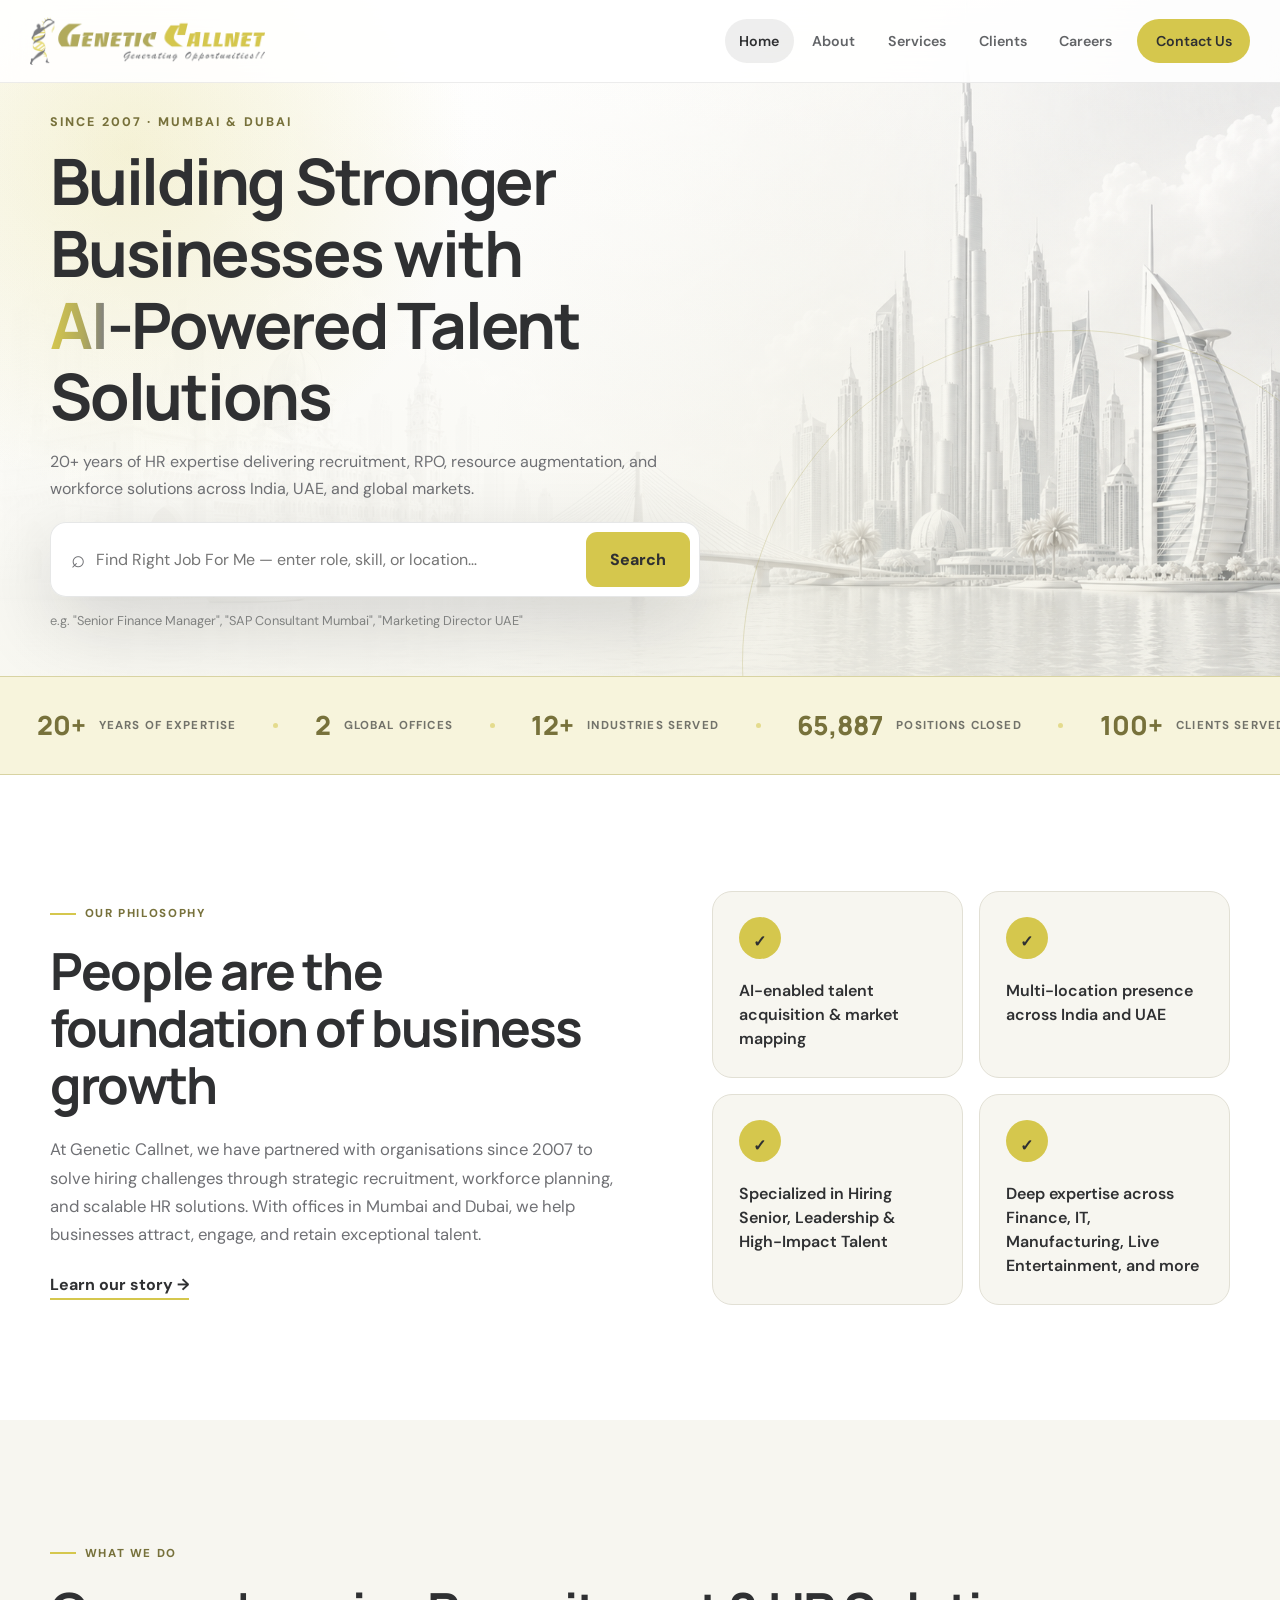
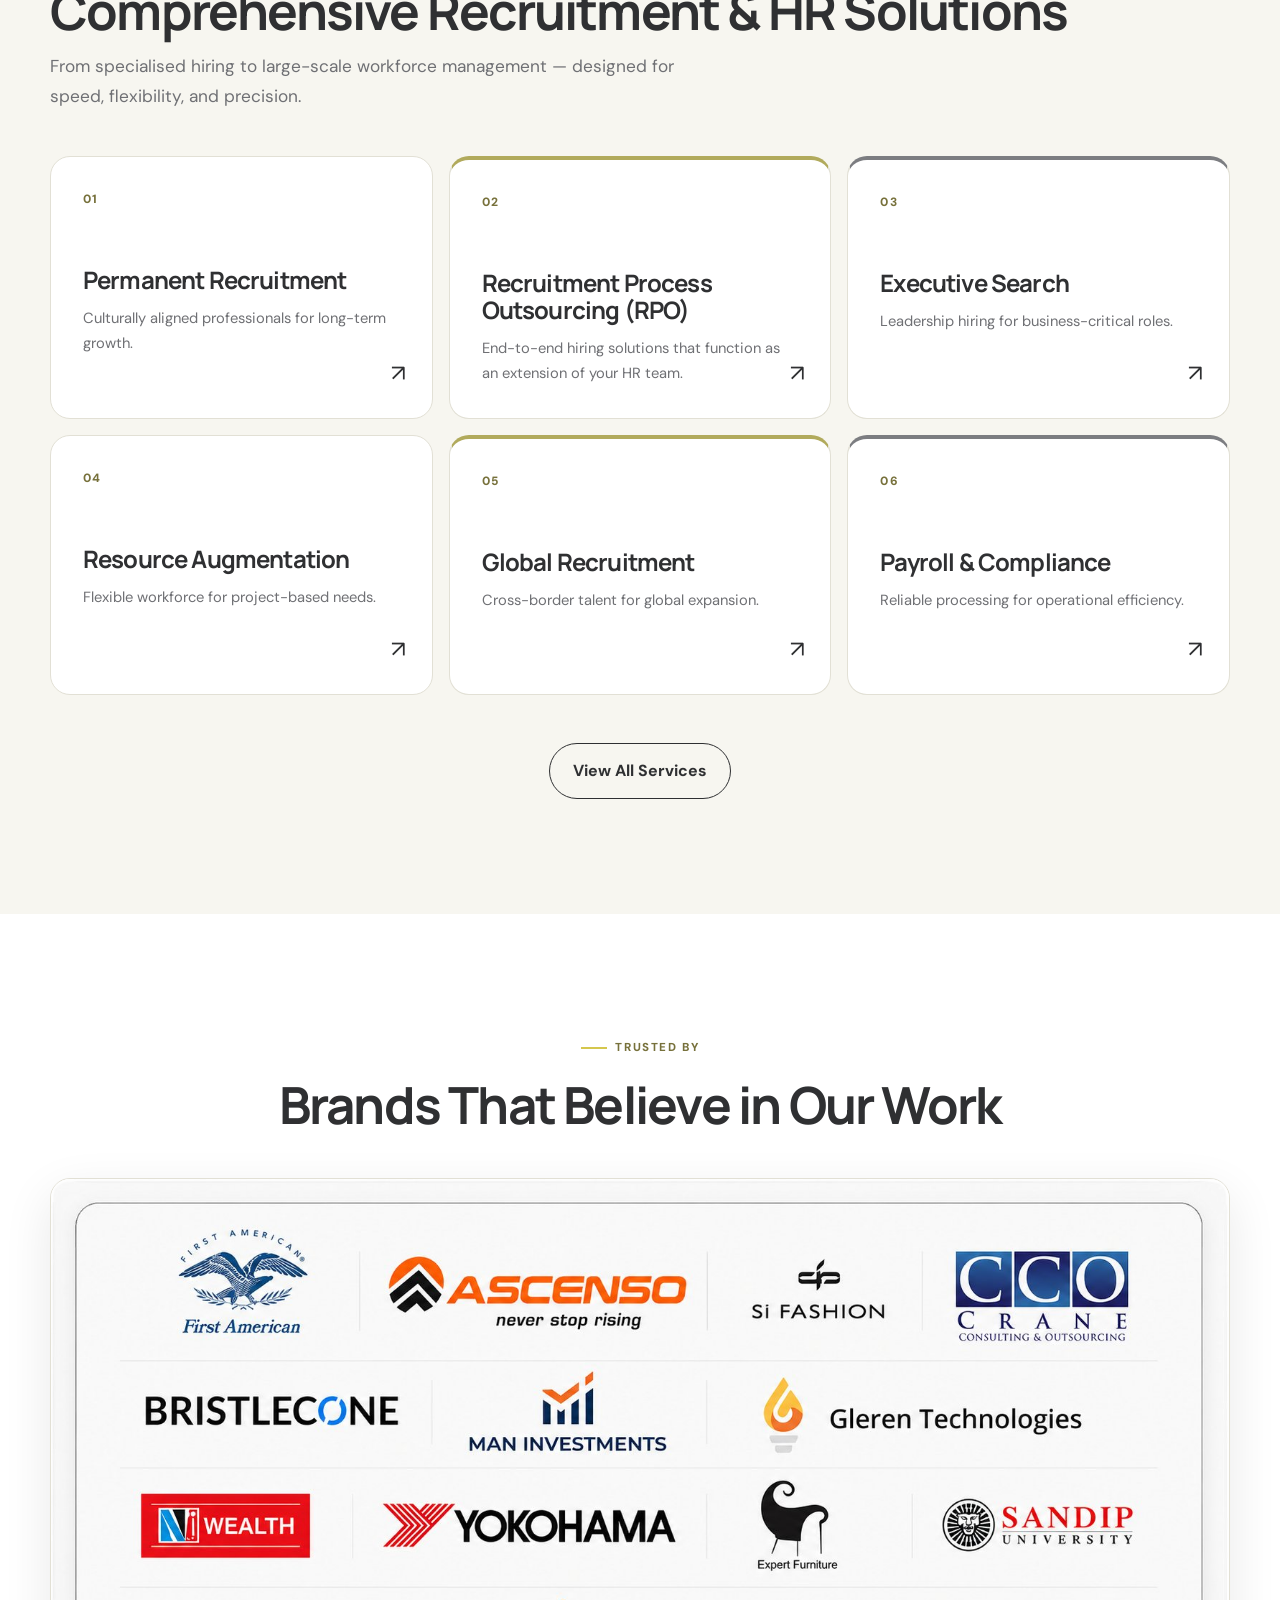
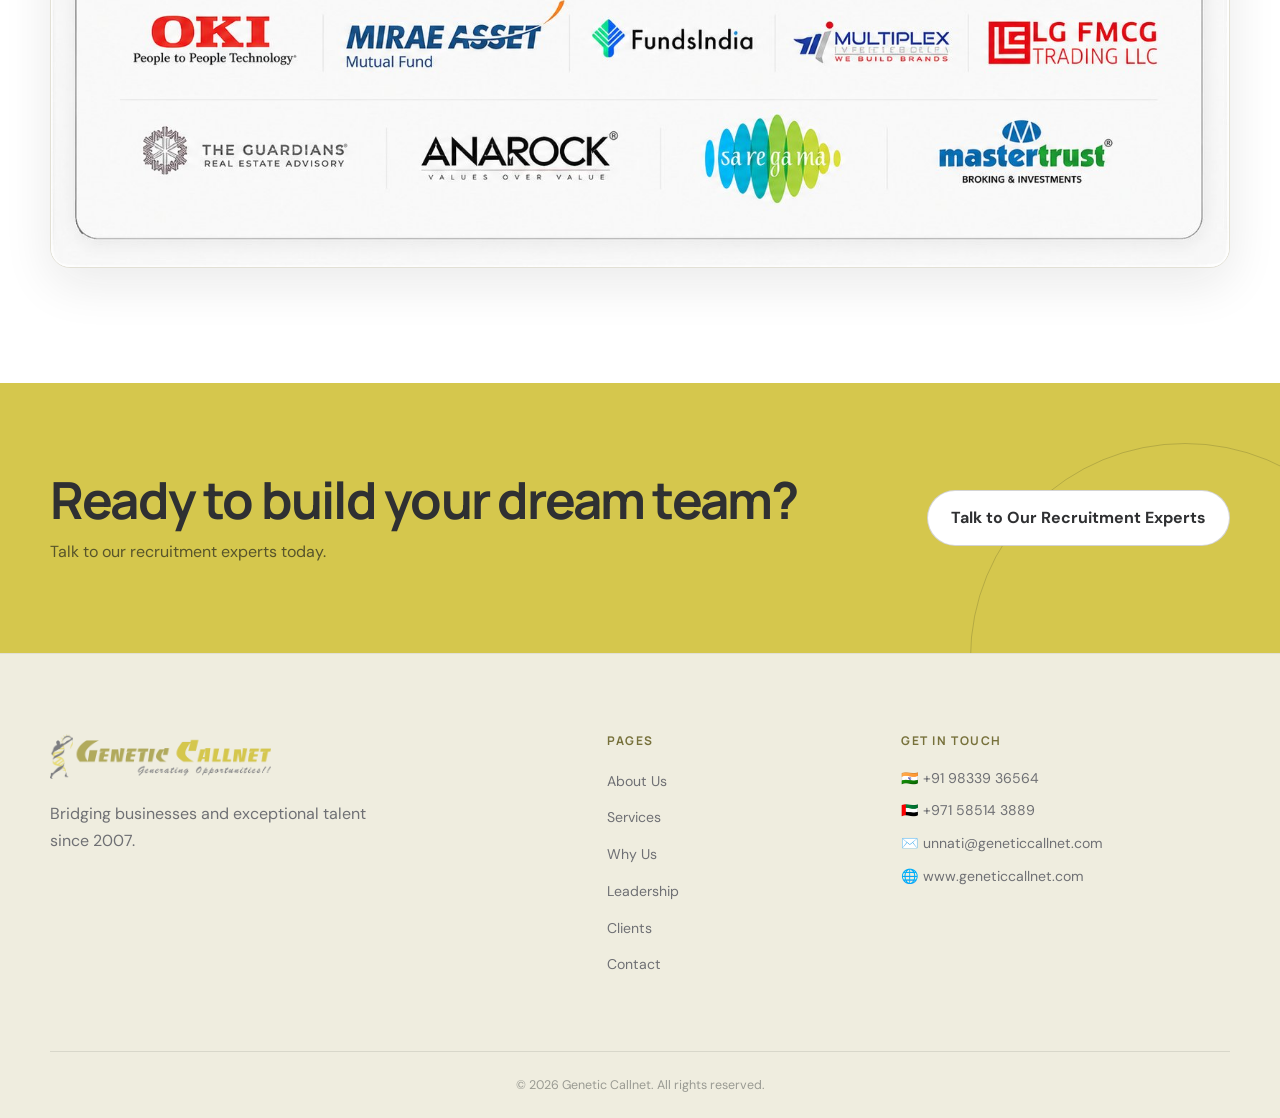
==== index.html @ c960d551 "Add files via upload" ====
<!DOCTYPE html>
<html lang="en">
<head>
  <meta charset="UTF-8" />
  <meta name="viewport" content="width=device-width, initial-scale=1.0" />
  <title>Genetic Callnet – Tailored Talent Solutions</title>
  <link rel="stylesheet" href="style.css" />
</head>
<body>

  <!-- NAV -->
  <nav class="nav" id="nav">
    <div class="nav-inner">
      <a href="index.html" class="logo"><img src="GCLogo-transparent.png" alt="Genetic Callnet" class="logo-img" /></a>
      <button class="hamburger" id="hamburger" aria-label="Menu"><span></span><span></span><span></span></button>
      <ul class="nav-links" id="nav-links">
        <li><a href="index.html" class="active">Home</a></li>
        <li class="nav-item" id="about-dropdown">
          <button class="dropdown-toggle">About</button>
          <div class="dropdown-menu">
            <a href="about.html">About Us</a>
            <a href="why-us.html">Why Genetic Callnet</a>
            <a href="leadership.html">Leadership Team</a>
          </div>
        </li>
        <li><a href="services.html">Services</a></li>
        <li><a href="clients.html">Clients</a></li>
        <li><a href="careers.html">Careers</a></li>
        <li><a href="contact.html" class="nav-cta">Contact Us</a></li>
      </ul>
    </div>
  </nav>

  <!-- HERO -->
  <section class="hero hero--compact hero--centered">
    <div class="hero-bg">
      <div class="hero-circle c1"></div>
      <div class="hero-circle c2"></div>
      <div class="hero-circle c3"></div>
    </div>
    <div class="hero-content hero-content--centered">
      <p class="hero-eyebrow">Since 2007 · Mumbai & Dubai</p>
      <h1 class="hero-headline">
        Building Stronger Businesses with<br/>
        <em><span class="ai-accent">AI</span>-Powered Talent Solutions</em>
      </h1>
      <p class="hero-sub">20+ years of HR expertise delivering recruitment, RPO, resource augmentation, and workforce solutions across India, UAE, and global markets.</p>
      <div class="hero-search-wrap">
        <div class="hero-search-box">
          <span class="hero-search-icon">🔍</span>
          <input type="text" class="hero-search-input" placeholder="Find Right Job For Me — enter role, skill, or location…" id="heroSearch" />
          <button class="hero-search-btn" onclick="handleHeroSearch()">Search</button>
        </div>
        <p class="hero-search-hint">e.g. "Senior Finance Manager", "SAP Consultant Mumbai", "Marketing Director UAE"</p>
      </div>
    </div>
  </section>

  <!-- STATS MARQUEE -->
  <div class="stats-marquee-wrap">
    <div class="stats-marquee-track">
      <!-- repeated twice for seamless loop -->
      <div class="marquee-stat"><span class="marquee-num">20+</span><span class="marquee-label">Years of Expertise</span></div>
      <div class="marquee-divider"></div>
      <div class="marquee-stat"><span class="marquee-num">2</span><span class="marquee-label">Global Offices</span></div>
      <div class="marquee-divider"></div>
      <div class="marquee-stat"><span class="marquee-num">12+</span><span class="marquee-label">Industries Served</span></div>
      <div class="marquee-divider"></div>
      <div class="marquee-stat"><span class="marquee-num">65,887</span><span class="marquee-label">Positions Closed</span></div>
      <div class="marquee-divider"></div>
      <div class="marquee-stat"><span class="marquee-num">100+</span><span class="marquee-label">Clients Served</span></div>
      <div class="marquee-divider"></div>
      <!-- duplicate for seamless loop -->
      <div class="marquee-stat"><span class="marquee-num">20+</span><span class="marquee-label">Years of Expertise</span></div>
      <div class="marquee-divider"></div>
      <div class="marquee-stat"><span class="marquee-num">2</span><span class="marquee-label">Global Offices</span></div>
      <div class="marquee-divider"></div>
      <div class="marquee-stat"><span class="marquee-num">12+</span><span class="marquee-label">Industries Served</span></div>
      <div class="marquee-divider"></div>
      <div class="marquee-stat"><span class="marquee-num">65,887</span><span class="marquee-label">Positions Closed</span></div>
      <div class="marquee-divider"></div>
      <div class="marquee-stat"><span class="marquee-num">100+</span><span class="marquee-label">Clients Served</span></div>
      <div class="marquee-divider"></div>
    </div>
  </div>

  <!-- INTRO -->
  <section class="intro section">
    <div class="container two-col">
      <div class="intro-text">
        <span class="tag">Our Philosophy</span>
        <h2>People are the foundation of business growth</h2>
        <p>At Genetic Callnet, we have partnered with organisations since 2007 to solve hiring challenges through strategic recruitment, workforce planning, and scalable HR solutions. With offices in Mumbai and Dubai, we help businesses attract, engage, and retain exceptional talent.</p>
        <a href="about.html" class="link-arrow">Learn our story →</a>
      </div>
      <div class="why-grid">
        <div class="why-card">
          <div class="why-icon">🏆</div>
          <p>AI-enabled talent acquisition & market mapping</p>
        </div>
        <div class="why-card">
          <div class="why-icon">🏆</div>
          <p>Multi-location presence across India and UAE</p>
        </div>
        <div class="why-card">
          <div class="why-icon">🏆</div>
          <p>Specialized in Hiring Senior, Leadership & High-Impact Talent</p>
        </div>
        <div class="why-card">
          <div class="why-icon">🏆</div>
          <p>Deep expertise across Finance, IT, Manufacturing, Live Entertainment, and more</p>
        </div>
      </div>
    </div>
  </section>

  <!-- SERVICES STRIP -->
  <section class="services-strip section">
    <div class="container">
      <span class="tag">What We Do</span>
      <h2>Comprehensive Recruitment & HR Solutions</h2>
      <p class="section-sub">From specialised hiring to large-scale workforce management — designed for speed, flexibility, and precision.</p>
      <div class="service-cards">
        <a href="services.html" class="service-card">
          <span class="sc-num">01</span>
          <h3>Permanent Recruitment</h3>
          <p>Culturally aligned professionals for long-term growth.</p>
        </a>
        <a href="services.html" class="service-card">
          <span class="sc-num">02</span>
          <h3>Recruitment Process Outsourcing (RPO)</h3>
          <p>End-to-end hiring solutions that function as an extension of your HR team.</p>
        </a>
        <a href="services.html" class="service-card">
          <span class="sc-num">03</span>
          <h3>Executive Search</h3>
          <p>Leadership hiring for business-critical roles.</p>
        </a>
        <a href="services.html" class="service-card">
          <span class="sc-num">04</span>
          <h3>Resource Augmentation</h3>
          <p>Flexible workforce for project-based needs.</p>
        </a>
        <a href="services.html" class="service-card">
          <span class="sc-num">05</span>
          <h3>Global Recruitment</h3>
          <p>Cross-border talent for global expansion.</p>
        </a>
        <a href="services.html" class="service-card">
          <span class="sc-num">06</span>
          <h3>Payroll & Compliance</h3>
          <p>Reliable processing for operational efficiency.</p>
        </a>
      </div>
      <div class="center-link"><a href="services.html" class="btn btn-outline">View All Services</a></div>
    </div>
  </section>

  <!-- BRANDS -->
  <section class="brands section">
    <div class="container">
      <span class="tag">Trusted By</span>
      <h2>Brands That Believe in Our Work</h2>
      <div class="brands-logo-wrap">
        <img src="clients-logos-v2.png" alt="Our Clients – First American, Ascenso, Si Fashion, Crane CCO, Bristlecone, Man Investments, Gleren Technologies, NJ Wealth, Yokohama, Expert Furniture, Sandip University, OKI, The Guardians, Mirae Asset, FundsIndia, Multiplex, LG FMCG, ANAROCK, Saregama, Mastertrust" class="brands-logo-img" />
      </div>
    </div>
  </section>

  <!-- CTA BANNER -->
  <section class="cta-banner">
    <div class="container cta-inner">
      <div>
        <h2>Ready to build your dream team?</h2>
        <p>Talk to our recruitment experts today.</p>
      </div>
      <a href="contact.html" class="btn btn-white">Talk to Our Recruitment Experts</a>
    </div>
  </section>

  <!-- FOOTER -->
  <footer class="footer">
    <div class="container footer-grid">
      <div class="footer-brand">
        <a href="index.html" class="logo logo-light"><img src="GCLogo-transparent.png" alt="Genetic Callnet" class="logo-img logo-img--footer" /></a>
        <p>Bridging businesses and exceptional talent since 2007.</p>
      </div>
      <div class="footer-links">
        <h4>Pages</h4>
        <ul>
          <li><a href="about.html">About Us</a></li>
          <li><a href="services.html">Services</a></li>
          <li><a href="why-us.html">Why Us</a></li>
          <li><a href="leadership.html">Leadership</a></li>
          <li><a href="clients.html">Clients</a></li>
          <li><a href="contact.html">Contact</a></li>
        </ul>
      </div>
      <div class="footer-contact">
        <h4>Get in Touch</h4>
        <p>🇮🇳 +91 98339 36564</p>
        <p>🇦🇪 +971 58514 3889</p>
        <p>✉️ unnati@geneticcallnet.com</p>
        <p>🌐 www.geneticcallnet.com</p>
      </div>
    </div>
    <div class="footer-bottom">
      <p>© 2026 Genetic Callnet. All rights reserved.</p>
    </div>
  </footer>

  <script>
    function handleHeroSearch() {
      const val = document.getElementById('heroSearch').value.trim();
      if (val) {
        // Match the iSmartRecruit ATS widget's own filter format (spaces -> "00000")
        const filterStr = val.replace(/ /g, '00000');
        window.location.href = 'careers.html?filterPara=' + encodeURIComponent(filterStr);
      } else {
        window.location.href = 'careers.html';
      }
    }
    document.getElementById('heroSearch').addEventListener('keydown', function(e) {
      if (e.key === 'Enter') handleHeroSearch();
    });
  </script>
  <script src="main.js"></script>
</body>
</html>
---- style.css ----
@import url('https://fonts.googleapis.com/css2?family=DM+Sans:wght@400;500;600;700&family=Manrope:wght@500;600;700;800&display=swap');

:root {
  /* Palette sampled directly from the Genetic Callnet logo. */
  --ink: #2f3032;
  --ink-2: #4d4e51;
  --ink-3: #66676b;
  --yellow: #d5c74d;
  --yellow-2: #e1d66f;
  --yellow-soft: #f7f4dc;
  --olive: #b1aa5c;
  --olive-deep: #77713b;
  --olive-soft: #efeddf;
  --logo-gray: #7c7d81;
  --logo-gray-soft: #ededee;
  --paper: #ffffff;
  --canvas: #f7f6f0;
  --muted: #6f7074;
  --line: #e2e0d5;
  --font-main: 'DM Sans', 'Segoe UI', sans-serif;
  --font-display: 'Manrope', 'Segoe UI', sans-serif;
  --radius-sm: 12px;
  --radius: 20px;
  --radius-lg: 32px;
  --shadow: 0 16px 50px rgba(17, 20, 24, .09);
  --shadow-lg: 0 26px 80px rgba(17, 20, 24, .16);
  --ease: .28s cubic-bezier(.2,.8,.2,1);

  /* Legacy aliases used by the page markup. */
  --navy: var(--ink);
  --navy-mid: var(--ink-2);
  --navy-light: var(--ink-3);
  --gold: var(--yellow);
  --gold-light: var(--yellow-2);
  --gold-dim: var(--olive-deep);
  --cream: var(--canvas);
  --white: var(--paper);
  --text: var(--ink);
  --text-muted: var(--muted);
  --bg-alt: var(--canvas);
  --border: var(--line);
  --transition: var(--ease);
}

*, *::before, *::after { box-sizing: border-box; margin: 0; padding: 0; }
html { scroll-behavior: smooth; }
body {
  min-width: 320px;
  overflow-x: hidden;
  color: var(--ink);
  background: var(--paper);
  font-family: var(--font-main);
  line-height: 1.7;
  -webkit-font-smoothing: antialiased;
}
body.menu-open { overflow: hidden; }
h1, h2, h3, h4 {
  color: var(--ink);
  font-family: var(--font-display);
  line-height: 1.12;
  letter-spacing: -.035em;
}
h1 { font-size: clamp(3rem, 6.8vw, 6.25rem); }
h2 { font-size: clamp(2rem, 4vw, 3.65rem); }
h3 { font-size: clamp(1.18rem, 2vw, 1.5rem); }
h4 { font-size: 1rem; }
p { color: var(--muted); }
a { color: inherit; text-decoration: none; }
img { display: block; max-width: 100%; }
button, input, select, textarea { font: inherit; }
button, a { -webkit-tap-highlight-color: transparent; }

.container { width: min(1180px, calc(100% - 40px)); margin-inline: auto; }
.section { padding: clamp(5rem, 9vw, 8.5rem) 0; }
.section:nth-of-type(even) { position: relative; }
.section-sub { max-width: 650px; margin: .85rem 0 2.8rem; font-size: 1.08rem; }

.tag {
  display: inline-flex;
  align-items: center;
  gap: .55rem;
  margin-bottom: 1.15rem;
  color: var(--olive-deep);
  font-size: .72rem;
  font-weight: 800;
  letter-spacing: .14em;
  text-transform: uppercase;
}
.tag::before {
  width: 26px;
  height: 2px;
  content: '';
  background: var(--yellow);
}

.btn {
  display: inline-flex;
  min-height: 52px;
  align-items: center;
  justify-content: center;
  gap: .6rem;
  padding: .85rem 1.45rem;
  border: 1px solid transparent;
  border-radius: 999px;
  cursor: pointer;
  font-weight: 700;
  transition: transform var(--ease), background var(--ease), color var(--ease), box-shadow var(--ease);
}
.btn:hover { transform: translateY(-3px); }
.btn-primary { color: var(--ink); background: var(--yellow); box-shadow: 0 12px 28px rgba(177,170,92,.25); }
.btn-primary:hover { background: var(--yellow-2); box-shadow: 0 16px 38px rgba(177,170,92,.35); }
.btn-outline { color: var(--ink); border-color: var(--ink); background: transparent; }
.btn-outline:hover { color: var(--paper); background: var(--ink); }
.btn-white { color: var(--ink); background: var(--paper); }
.btn-white:hover { background: var(--yellow); }
.btn-full { width: 100%; }
.link-arrow {
  display: inline-flex;
  align-items: center;
  gap: .7rem;
  margin-top: 1.4rem;
  color: var(--ink);
  font-weight: 700;
  border-bottom: 2px solid var(--yellow);
  transition: gap var(--ease);
}
.link-arrow:hover { gap: 1rem; }
.center-link { margin-top: 3rem; text-align: center; }

/* Navigation */
.nav {
  position: fixed;
  inset: 0 0 auto;
  z-index: 100;
  border-bottom: 1px solid rgba(17,20,24,.08);
  background: rgba(255,255,255,.88);
  backdrop-filter: blur(18px);
  transition: background var(--ease), box-shadow var(--ease);
}
.nav.scrolled { background: rgba(255,255,255,.97); box-shadow: 0 12px 40px rgba(17,20,24,.09); }
.nav-inner {
  display: flex;
  width: min(1220px, calc(100% - 40px));
  height: 82px;
  align-items: center;
  justify-content: space-between;
  margin-inline: auto;
}
.logo-img { width: auto; height: 48px; object-fit: contain; transition: opacity var(--ease); }
.logo-img:hover { opacity: .84; }
.nav-links { display: flex; align-items: center; gap: .25rem; list-style: none; }
.nav-links a, .dropdown-toggle {
  display: inline-flex;
  align-items: center;
  min-height: 42px;
  padding: .6rem .9rem;
  border: 0;
  border-radius: 999px;
  color: rgba(17,20,24,.66);
  background: transparent;
  cursor: pointer;
  font-size: .89rem;
  font-weight: 600;
  transition: color var(--ease), background var(--ease);
}
.nav-links a:hover, .nav-links a.active, .dropdown-toggle.active, .nav-item.open .dropdown-toggle {
  color: var(--ink);
  background: rgba(17,20,24,.07);
}
.nav-links .nav-cta {
  margin-left: .4rem;
  padding-inline: 1.15rem;
  color: var(--ink);
  background: var(--yellow);
}
.nav-links .nav-cta:hover, .nav-links .nav-cta.active { color: var(--ink); background: var(--yellow-2); }
.nav-item { position: relative; list-style: none; }
.dropdown-toggle::after { display: none; }
.dropdown-menu {
  display: none;
  position: absolute;
  top: 100%;
  left: 0;
  min-width: 225px;
  padding: .75rem .55rem .55rem;
  border: 1px solid var(--line);
  border-radius: 16px;
  background: rgba(255,255,255,.98);
  box-shadow: 0 20px 50px rgba(17,20,24,.14);
}
.nav-item.open .dropdown-menu { display: block; animation: fadeIn .2s ease; }
.dropdown-menu a { display: flex; width: 100%; border-radius: 10px; }
.dropdown-menu a.active, .dropdown-menu a:hover { color: var(--olive-deep) !important; background: var(--yellow-soft) !important; }
.hamburger {
  display: none;
  width: 46px;
  height: 46px;
  align-items: center;
  justify-content: center;
  flex-direction: column;
  gap: 5px;
  border: 1px solid rgba(17,20,24,.14);
  border-radius: 50%;
  background: transparent;
  cursor: pointer;
}
.hamburger span { width: 20px; height: 2px; border-radius: 2px; background: var(--ink); transition: var(--ease); }
.hamburger.active span:nth-child(1) { transform: translateY(7px) rotate(45deg); }
.hamburger.active span:nth-child(2) { opacity: 0; }
.hamburger.active span:nth-child(3) { transform: translateY(-7px) rotate(-45deg); }

/* Heroes */
.hero {
  position: relative;
  display: flex;
  min-height: 500px;
  align-items: center;
  overflow: hidden;
  padding: 7rem 0 2.75rem;
  background:
    linear-gradient(90deg, rgba(255,255,255,.98) 0%, rgba(255,255,255,.91) 38%, rgba(247,246,240,.5) 65%, rgba(247,246,240,.12) 100%),
    url('MumbaiDubai.png') center center / cover no-repeat;
}
.hero::before {
  position: absolute;
  inset: 0;
  content: '';
  background:
    radial-gradient(circle at 10% 22%, rgba(213,199,77,.22), transparent 27%),
    linear-gradient(180deg, rgba(255,255,255,.08), rgba(177,170,92,.08));
  pointer-events: none;
}
.hero::after {
  position: absolute;
  inset: auto -10vw -25vw auto;
  width: 52vw;
  aspect-ratio: 1;
  border: 1px solid rgba(177,170,92,.28);
  border-radius: 50%;
  content: '';
}
.hero-content { position: relative; z-index: 1; width: min(1180px, calc(100% - 40px)); margin-inline: auto; }
.hero--centered { text-align: left; }
.hero-content--centered { display: block; }
.hero--centered .hero-eyebrow, .hero--centered .hero-headline, .hero--centered .hero-sub { text-align: left; }
.hero-headline {
  max-width: 760px;
  margin-bottom: 1rem;
  color: var(--ink);
  font-size: clamp(2.5rem, 5vw, 4.65rem);
}
.hero-headline em { color: var(--ink); font-style: normal; }
.page-hero h1 em { color: var(--olive); font-style: normal; }
.hero-headline .ai-accent {
  display: inline-block;
  color: transparent;
  background: linear-gradient(90deg, #d5c74d 0%, #b1aa5c 58%, #7c7d81 100%);
  -webkit-background-clip: text;
  background-clip: text;
}
.hero-eyebrow {
  margin-bottom: .75rem;
  color: var(--olive-deep);
  font-size: .78rem;
  font-weight: 800;
  letter-spacing: .17em;
  text-transform: uppercase;
}
.hero-sub { max-width: 620px; margin: 0 0 1.25rem !important; color: var(--muted); font-size: 1rem; }
.hero-search-wrap { width: 100%; max-width: 650px; margin-top: 1.2rem; }
.hero-search-box {
  display: flex;
  align-items: center;
  gap: .7rem;
  padding: .55rem .55rem .55rem 1.25rem;
  border: 1px solid rgba(17,20,24,.1);
  border-radius: 16px;
  background: rgba(255,255,255,.98);
  box-shadow: var(--shadow-lg);
}
.hero-search-icon { color: var(--muted); font-size: 0; }
.hero-search-icon::after { content: '⌕'; font-size: 1.5rem; }
.hero-search-input { flex: 1; min-width: 0; padding: .7rem 0; border: 0; outline: 0; color: var(--ink); background: transparent; }
.hero-search-btn { padding: .88rem 1.5rem; border: 0; border-radius: 11px; color: var(--ink); background: var(--yellow); cursor: pointer; font-weight: 800; }
.hero-search-hint { margin-top: .8rem; color: rgba(17,20,24,.48); font-size: .8rem; text-align: left; }

.page-hero {
  position: relative;
  overflow: hidden;
  padding: 8.25rem 0 3.5rem;
  border-bottom: 1px solid var(--line);
  background:
    radial-gradient(circle at 78% 18%, rgba(213,199,77,.28), transparent 24%),
    linear-gradient(135deg, #fffef8 0%, var(--olive-soft) 100%);
}
.page-hero::before, .page-hero::after {
  position: absolute;
  border: 1px solid rgba(177,170,92,.25);
  border-radius: 50%;
  content: '';
}
.page-hero::before { width: 420px; height: 420px; top: -180px; right: 5vw; }
.page-hero::after { width: 220px; height: 220px; right: 24vw; bottom: -130px; }
.page-hero-bg { position: absolute; inset: 0; background: linear-gradient(115deg, transparent 55%, rgba(255,255,255,.55)); }
.page-hero .container { position: relative; z-index: 1; }
.page-hero h1 { max-width: 850px; color: var(--ink); font-size: clamp(2.35rem, 4.7vw, 4.25rem); }
.page-hero .hero-sub { margin-top: .9rem !important; margin-bottom: 0 !important; }

/* Careers uses a deliberately more compact banner than other inner pages. */
.careers-page-hero {
  padding-top: 7rem;
  padding-bottom: 2.25rem;
}
.careers-page-hero h1 {
  max-width: 760px;
  font-size: clamp(2.15rem, 4vw, 3.5rem);
}
.careers-page-hero .hero-eyebrow { margin-bottom: .55rem; }
.careers-page-hero .hero-sub {
  max-width: 620px !important;
  margin-top: .65rem !important;
  font-size: .96rem;
}
.careers-openings-section { padding-top: 2.75rem; }

.stats-marquee-wrap { overflow: hidden; border-block: 1px solid rgba(177,170,92,.45); background: var(--yellow-soft); }
.stats-marquee-track { display: flex; width: max-content; align-items: center; padding: 1.65rem 0; animation: marqueeScroll 34s linear infinite; }
.marquee-stat { display: flex; align-items: center; gap: .8rem; padding: 0 2.3rem; white-space: nowrap; }
.marquee-num { color: var(--olive-deep); font-family: var(--font-display); font-size: 1.65rem; font-weight: 800; }
.marquee-label {
  display: inline-flex;
  align-items: center;
  min-height: 1.65rem;
  color: rgba(17,20,24,.58);
  font-size: .72rem;
  font-weight: 700;
  letter-spacing: .1em;
  line-height: 1;
  text-transform: uppercase;
}
.marquee-divider { width: 5px; height: 5px; border-radius: 50%; background: var(--yellow); opacity: .55; }

/* Shared layouts and cards */
.two-col { display: grid; grid-template-columns: 1.05fr .95fr; gap: clamp(3rem, 7vw, 7rem); align-items: center; }
.intro-text h2 { margin-bottom: 1.35rem; }
.intro-text p { font-size: 1.04rem; }
.why-grid { display: grid; grid-template-columns: repeat(2, 1fr); gap: 1rem; }
.why-card, .step, .number-card, .industry-card, .brand-tile, .about-highlight {
  border: 1px solid var(--line);
  border-radius: var(--radius);
  background: var(--paper);
  transition: transform var(--ease), border-color var(--ease), box-shadow var(--ease);
}
.why-card { min-height: 180px; padding: 1.6rem; background: var(--canvas); }
.why-card:hover, .step:hover, .number-card:hover, .industry-card:hover, .brand-tile:hover {
  transform: translateY(-6px);
  border-color: var(--olive);
  box-shadow: var(--shadow);
}
.why-icon { display: grid; width: 42px; height: 42px; place-items: center; margin-bottom: 1.25rem; border-radius: 50%; color: var(--ink); background: var(--yellow); font-size: 0; }
.why-icon::after { content: '✓'; font-size: 1rem; font-weight: 900; }
.why-card p { color: var(--ink); font-weight: 600; line-height: 1.5; }

.services-strip { background: var(--canvas); }
.service-cards { display: grid; grid-template-columns: repeat(3, 1fr); gap: 1rem; margin-top: 2.8rem; }
.service-card {
  position: relative;
  display: block;
  min-height: 260px;
  overflow: hidden;
  padding: 2rem;
  border: 1px solid var(--line);
  border-radius: var(--radius);
  background: var(--paper);
  transition: transform var(--ease), color var(--ease), box-shadow var(--ease);
}
.service-card:nth-child(3n+2) { border-top: 4px solid var(--olive); }
.service-card:nth-child(3n+3) { border-top: 4px solid var(--logo-gray); }
.service-card::after {
  position: absolute;
  right: 1.6rem;
  bottom: 1.5rem;
  content: '↗';
  font-size: 1.45rem;
  transition: transform var(--ease);
}
.service-card:hover { transform: translateY(-7px); color: var(--ink); background: var(--yellow); box-shadow: var(--shadow); }
.service-card:hover::after { transform: translate(4px,-4px); }
.sc-num { display: block; margin-bottom: 3.6rem; color: var(--olive-deep); font-size: .75rem; font-weight: 800; letter-spacing: .1em; }
.service-card h3 { margin-bottom: .75rem; }
.service-card p { color: var(--muted); font-size: .92rem; }
.service-card:hover p { color: rgba(17,20,24,.68); }

.brands { text-align: center; }
.brands-logo-wrap { margin-top: 2.8rem; overflow: hidden; border: 1px solid var(--line); border-radius: var(--radius); background: white; box-shadow: var(--shadow); }
.brands-logo-img { width: 100%; }

.mv-grid { display: grid; grid-template-columns: repeat(2, 1fr); gap: 1.2rem; }
.mv-card { min-height: 320px; padding: 3rem; border-radius: var(--radius-lg); }
.mission { border: 1px solid rgba(177,170,92,.35); background: var(--olive-soft); }
.vision { background: var(--yellow); }
.mv-icon { display: grid; width: 48px; height: 48px; place-items: center; margin-bottom: 4rem; border: 1px solid currentColor; border-radius: 50%; font-size: 0; }
.mv-icon::after { content: '✦'; font-size: 1.3rem; }
.mission .mv-icon, .mission h3 { color: var(--olive-deep); }
.mission p { color: var(--muted); }
.vision p { color: rgba(17,20,24,.68); }
.mv-card h3 { margin-bottom: 1rem; font-size: 1.65rem; }

.about-side { display: grid; grid-template-columns: 1fr 1fr; gap: 1rem; }
.about-highlight { padding: 2.2rem; text-align: left; background: var(--canvas); }
.about-big, .big-num { display: block; color: var(--ink); font-family: var(--font-display); font-size: clamp(2.7rem, 5vw, 4.6rem); font-weight: 800; letter-spacing: -.06em; line-height: 1; }
.about-highlight p { margin-top: .75rem; font-size: .9rem; }

.process-steps { display: grid; grid-template-columns: repeat(4, 1fr); gap: 1rem; }
.step { position: relative; min-height: 230px; padding: 1.7rem; }
.step-num, .adv-num { display: block; margin-bottom: 3.2rem; color: var(--olive-deep); font-family: var(--font-display); font-size: .78rem; font-weight: 800; letter-spacing: .12em; }
.step h4 { margin-bottom: .7rem; }
.step p { font-size: .9rem; }
.step-arrow { display: none; }

.services-full-grid, .advantage-grid { display: grid; grid-template-columns: repeat(2, 1fr); gap: 1rem; }
.svc-full-card, .adv-card {
  display: flex;
  gap: 1.35rem;
  padding: 2rem;
  border: 1px solid var(--line);
  border-radius: var(--radius);
  background: white;
  transition: transform var(--ease), border-color var(--ease), box-shadow var(--ease);
}
.svc-full-card:hover, .adv-card:hover { transform: translateY(-6px); border-color: var(--olive); box-shadow: var(--shadow); }
.svc-icon-box {
  position: relative;
  display: block;
  width: 52px;
  height: 52px;
  flex: 0 0 52px;
  border-radius: 15px;
  color: var(--ink);
  background: var(--yellow-soft);
  font-size: 0;
}
.svc-full-card:nth-child(3n+2) .svc-icon-box { background: var(--olive-soft); color: var(--olive-deep); }
.svc-full-card:nth-child(3n+3) .svc-icon-box { background: var(--logo-gray-soft); color: var(--logo-gray); }
.svc-icon-box::after {
  position: absolute;
  top: 50%;
  left: 50%;
  content: '✦';
  font-size: 1.15rem;
  line-height: 1;
  transform: translate(-50%, -50%);
}
.svc-content h3, .adv-body h3 { margin-bottom: .7rem; }
.svc-content p, .adv-body p { font-size: .92rem; }
.adv-card--wide { grid-column: 1 / -1; }
.adv-num { margin-bottom: 0; padding-top: .35rem; font-size: 1rem; }
.industry-tags, .leader-expertise { display: flex; flex-wrap: wrap; gap: .5rem; margin-top: 1.25rem; }
.industry-tags span, .leader-expertise span {
  padding: .35rem .75rem;
  border: 1px solid rgba(177,170,92,.5);
  border-radius: 999px;
  color: var(--olive-deep);
  background: var(--olive-soft);
  font-size: .78rem;
  font-weight: 700;
}
.numbers-row { display: grid; grid-template-columns: repeat(4, 1fr); gap: 1rem; }
.number-card { padding: 2.2rem 1.4rem; text-align: left; }
.number-card .big-num { margin-bottom: 1.2rem; font-size: clamp(2.3rem, 4vw, 3.5rem); }

.leaders-grid { display: grid; gap: 1.25rem; }
.leader-card {
  display: grid;
  grid-template-columns: 190px 1fr;
  gap: 3rem;
  align-items: center;
  padding: 2.5rem;
  border: 1px solid var(--line);
  border-radius: var(--radius-lg);
  background: var(--paper);
  transition: transform var(--ease), box-shadow var(--ease);
}
.leader-card:hover { transform: translateY(-5px); box-shadow: var(--shadow); }
.leader-avatar--photo { width: 190px; height: 220px; overflow: hidden; border: 0; border-radius: 22px; background: var(--canvas) !important; }
.leader-avatar--photo img { width: 100%; height: 100%; border-radius: 0; object-fit: cover; object-position: center top; filter: grayscale(12%); }
.leader-info h3 { margin-bottom: .35rem; font-size: 1.75rem; }
.leader-title { margin-bottom: 1.2rem; color: var(--olive-deep); font-size: .85rem; font-weight: 800; letter-spacing: .06em; text-transform: uppercase; }
.leader-bio { font-size: .97rem; }

.industry-grid { display: grid; grid-template-columns: repeat(3, 1fr); gap: 1rem; }
.industry-card { min-height: 250px; padding: 1.8rem; }
.ind-icon {
  position: relative;
  display: block;
  width: 48px;
  height: 48px;
  margin-bottom: 3.2rem;
  border-radius: 14px;
  background: var(--yellow);
  font-size: 0;
}
.industry-card:nth-child(3n+2) .ind-icon { background: var(--olive); }
.industry-card:nth-child(3n+3) .ind-icon { background: var(--logo-gray-soft); color: var(--logo-gray); }
.ind-icon::after {
  position: absolute;
  top: 50%;
  left: 50%;
  width: 22px;
  height: 22px;
  content: '';
  background: var(--ink);
  transform: translate(-50%, -50%);
  -webkit-mask: center / contain no-repeat;
  mask: center / contain no-repeat;
}
.industry-card:nth-child(1) .ind-icon::after {
  -webkit-mask-image: url("data:image/svg+xml,%3Csvg xmlns='http://www.w3.org/2000/svg' viewBox='0 0 24 24' fill='none' stroke='black' stroke-width='2' stroke-linecap='round' stroke-linejoin='round'%3E%3Cpath d='m3 10 9-6 9 6M5 10v8M9 10v8M15 10v8M19 10v8M3 18h18M2 22h20'/%3E%3C/svg%3E");
  mask-image: url("data:image/svg+xml,%3Csvg xmlns='http://www.w3.org/2000/svg' viewBox='0 0 24 24' fill='none' stroke='black' stroke-width='2' stroke-linecap='round' stroke-linejoin='round'%3E%3Cpath d='m3 10 9-6 9 6M5 10v8M9 10v8M15 10v8M19 10v8M3 18h18M2 22h20'/%3E%3C/svg%3E");
}
.industry-card:nth-child(2) .ind-icon::after {
  -webkit-mask-image: url("data:image/svg+xml,%3Csvg xmlns='http://www.w3.org/2000/svg' viewBox='0 0 24 24' fill='none' stroke='black' stroke-width='2' stroke-linecap='round' stroke-linejoin='round'%3E%3Crect x='3' y='4' width='18' height='12' rx='2'/%3E%3Cpath d='M8 20h8M12 16v4M8 9l2 2-2 2M13 13h3'/%3E%3C/svg%3E");
  mask-image: url("data:image/svg+xml,%3Csvg xmlns='http://www.w3.org/2000/svg' viewBox='0 0 24 24' fill='none' stroke='black' stroke-width='2' stroke-linecap='round' stroke-linejoin='round'%3E%3Crect x='3' y='4' width='18' height='12' rx='2'/%3E%3Cpath d='M8 20h8M12 16v4M8 9l2 2-2 2M13 13h3'/%3E%3C/svg%3E");
}
.industry-card:nth-child(3) .ind-icon::after {
  -webkit-mask-image: url("data:image/svg+xml,%3Csvg xmlns='http://www.w3.org/2000/svg' viewBox='0 0 24 24' fill='none' stroke='black' stroke-width='2' stroke-linecap='round' stroke-linejoin='round'%3E%3Cpath d='M3 21V9l6 3V9l6 3V5h4l2 16H3Z'/%3E%3Cpath d='M7 17h1M11 17h1M15 17h1'/%3E%3C/svg%3E");
  mask-image: url("data:image/svg+xml,%3Csvg xmlns='http://www.w3.org/2000/svg' viewBox='0 0 24 24' fill='none' stroke='black' stroke-width='2' stroke-linecap='round' stroke-linejoin='round'%3E%3Cpath d='M3 21V9l6 3V9l6 3V5h4l2 16H3Z'/%3E%3Cpath d='M7 17h1M11 17h1M15 17h1'/%3E%3C/svg%3E");
}
.industry-card:nth-child(4) .ind-icon::after {
  -webkit-mask-image: url("data:image/svg+xml,%3Csvg xmlns='http://www.w3.org/2000/svg' viewBox='0 0 24 24' fill='none' stroke='black' stroke-width='2' stroke-linecap='round' stroke-linejoin='round'%3E%3Ccircle cx='9' cy='20' r='1'/%3E%3Ccircle cx='19' cy='20' r='1'/%3E%3Cpath d='M3 4h2l2.7 11.2a2 2 0 0 0 2 1.6h8.8a2 2 0 0 0 2-1.6L22 8H6'/%3E%3C/svg%3E");
  mask-image: url("data:image/svg+xml,%3Csvg xmlns='http://www.w3.org/2000/svg' viewBox='0 0 24 24' fill='none' stroke='black' stroke-width='2' stroke-linecap='round' stroke-linejoin='round'%3E%3Ccircle cx='9' cy='20' r='1'/%3E%3Ccircle cx='19' cy='20' r='1'/%3E%3Cpath d='M3 4h2l2.7 11.2a2 2 0 0 0 2 1.6h8.8a2 2 0 0 0 2-1.6L22 8H6'/%3E%3C/svg%3E");
}
.industry-card:nth-child(5) .ind-icon::after {
  -webkit-mask-image: url("data:image/svg+xml,%3Csvg xmlns='http://www.w3.org/2000/svg' viewBox='0 0 24 24' fill='none' stroke='black' stroke-width='2' stroke-linecap='round' stroke-linejoin='round'%3E%3Cpath d='M9 18V5l12-2v13'/%3E%3Ccircle cx='6' cy='18' r='3'/%3E%3Ccircle cx='18' cy='16' r='3'/%3E%3C/svg%3E");
  mask-image: url("data:image/svg+xml,%3Csvg xmlns='http://www.w3.org/2000/svg' viewBox='0 0 24 24' fill='none' stroke='black' stroke-width='2' stroke-linecap='round' stroke-linejoin='round'%3E%3Cpath d='M9 18V5l12-2v13'/%3E%3Ccircle cx='6' cy='18' r='3'/%3E%3Ccircle cx='18' cy='16' r='3'/%3E%3C/svg%3E");
}
.industry-card:nth-child(6) .ind-icon::after {
  -webkit-mask-image: url("data:image/svg+xml,%3Csvg xmlns='http://www.w3.org/2000/svg' viewBox='0 0 24 24' fill='none' stroke='black' stroke-width='2' stroke-linecap='round' stroke-linejoin='round'%3E%3Cpath d='M3 21h18M6 21V7l6-4 6 4v14M9 10h1M14 10h1M9 14h1M14 14h1M10 21v-3h4v3'/%3E%3C/svg%3E");
  mask-image: url("data:image/svg+xml,%3Csvg xmlns='http://www.w3.org/2000/svg' viewBox='0 0 24 24' fill='none' stroke='black' stroke-width='2' stroke-linecap='round' stroke-linejoin='round'%3E%3Cpath d='M3 21h18M6 21V7l6-4 6 4v14M9 10h1M14 10h1M9 14h1M14 14h1M10 21v-3h4v3'/%3E%3C/svg%3E");
}
.industry-card h4 { margin-bottom: .7rem; }
.industry-card p { font-size: .88rem; }

.contact-layout { display: grid; grid-template-columns: .85fr 1.15fr; gap: clamp(3rem, 7vw, 7rem); align-items: start; }
.contact-info-col h2, .contact-form-col h2 { margin-bottom: 2rem; }
.contact-cards { display: grid; gap: .8rem; }
.contact-card { display: flex; gap: 1rem; align-items: center; padding: 1.25rem; border: 1px solid var(--line); border-radius: 16px; background: var(--canvas); }
.contact-card-icon {
  position: relative;
  display: block;
  width: 44px;
  height: 44px;
  flex: 0 0 44px;
  border-radius: 50%;
  background: var(--yellow);
  font-size: 0;
}
.contact-card-icon::after {
  position: absolute;
  top: 50%;
  left: 50%;
  width: 20px;
  height: 20px;
  content: '';
  background: var(--ink);
  transform: translate(-50%, -50%);
  -webkit-mask: center / contain no-repeat;
  mask: center / contain no-repeat;
}
.contact-card:nth-child(1) .contact-card-icon::after,
.contact-card:nth-child(2) .contact-card-icon::after {
  -webkit-mask-image: url("data:image/svg+xml,%3Csvg xmlns='http://www.w3.org/2000/svg' viewBox='0 0 24 24' fill='none' stroke='black' stroke-width='2' stroke-linecap='round' stroke-linejoin='round'%3E%3Cpath d='M20 10c0 5-8 12-8 12S4 15 4 10a8 8 0 1 1 16 0Z'/%3E%3Ccircle cx='12' cy='10' r='3'/%3E%3C/svg%3E");
  mask-image: url("data:image/svg+xml,%3Csvg xmlns='http://www.w3.org/2000/svg' viewBox='0 0 24 24' fill='none' stroke='black' stroke-width='2' stroke-linecap='round' stroke-linejoin='round'%3E%3Cpath d='M20 10c0 5-8 12-8 12S4 15 4 10a8 8 0 1 1 16 0Z'/%3E%3Ccircle cx='12' cy='10' r='3'/%3E%3C/svg%3E");
}
.contact-card:nth-child(3) .contact-card-icon::after {
  -webkit-mask-image: url("data:image/svg+xml,%3Csvg xmlns='http://www.w3.org/2000/svg' viewBox='0 0 24 24' fill='none' stroke='black' stroke-width='2' stroke-linecap='round' stroke-linejoin='round'%3E%3Crect width='20' height='16' x='2' y='4' rx='2'/%3E%3Cpath d='m22 7-10 6L2 7'/%3E%3C/svg%3E");
  mask-image: url("data:image/svg+xml,%3Csvg xmlns='http://www.w3.org/2000/svg' viewBox='0 0 24 24' fill='none' stroke='black' stroke-width='2' stroke-linecap='round' stroke-linejoin='round'%3E%3Crect width='20' height='16' x='2' y='4' rx='2'/%3E%3Cpath d='m22 7-10 6L2 7'/%3E%3C/svg%3E");
}
.contact-card:nth-child(4) .contact-card-icon::after {
  -webkit-mask-image: url("data:image/svg+xml,%3Csvg xmlns='http://www.w3.org/2000/svg' viewBox='0 0 24 24' fill='none' stroke='black' stroke-width='2' stroke-linecap='round' stroke-linejoin='round'%3E%3Ccircle cx='12' cy='12' r='10'/%3E%3Cpath d='M2 12h20M12 2a15 15 0 0 1 0 20M12 2a15 15 0 0 0 0 20'/%3E%3C/svg%3E");
  mask-image: url("data:image/svg+xml,%3Csvg xmlns='http://www.w3.org/2000/svg' viewBox='0 0 24 24' fill='none' stroke='black' stroke-width='2' stroke-linecap='round' stroke-linejoin='round'%3E%3Ccircle cx='12' cy='12' r='10'/%3E%3Cpath d='M2 12h20M12 2a15 15 0 0 1 0 20M12 2a15 15 0 0 0 0 20'/%3E%3C/svg%3E");
}
.contact-card h4 { margin-bottom: .2rem; }
.contact-card p { font-size: .82rem; }
.contact-link { color: var(--ink); font-size: .92rem; font-weight: 700; }
.contact-form { display: flex; flex-direction: column; gap: 1rem; padding: 2rem; border: 1px solid var(--line); border-radius: var(--radius); background: var(--canvas); }
.form-row { display: grid; grid-template-columns: repeat(2, 1fr); gap: 1rem; }
.form-group { display: flex; flex-direction: column; gap: .45rem; }
.form-group label { color: var(--ink); font-size: .8rem; font-weight: 700; }
.contact-form input, .contact-form select, .contact-form textarea {
  width: 100%;
  padding: .9rem 1rem;
  border: 1px solid var(--line);
  border-radius: 11px;
  outline: 0;
  color: var(--ink);
  background: white;
  transition: border-color var(--ease), box-shadow var(--ease);
}
.contact-form input:focus, .contact-form select:focus, .contact-form textarea:focus { border-color: var(--olive); box-shadow: 0 0 0 4px rgba(177,170,92,.2); }
.contact-form textarea { min-height: 130px; resize: vertical; }
.contact-form input[type="file"] {
  padding: .65rem;
  cursor: pointer;
}
.contact-form input[type="file"]::file-selector-button {
  margin-right: .8rem;
  padding: .55rem .85rem;
  border: 0;
  border-radius: 999px;
  color: var(--ink);
  background: var(--yellow);
  cursor: pointer;
  font-weight: 700;
}
.file-hint { color: var(--muted); font-size: .76rem; }

.cta-banner { position: relative; overflow: hidden; padding: 5.5rem 0; background: var(--yellow); }
.cta-banner::after { position: absolute; right: -120px; bottom: -220px; width: 430px; height: 430px; border: 1px solid rgba(17,20,24,.16); border-radius: 50%; content: ''; }
.cta-inner { position: relative; z-index: 1; display: flex; align-items: center; justify-content: space-between; gap: 2rem; }
.cta-inner h2 { max-width: 750px; font-size: clamp(2rem, 4vw, 3.5rem); }
.cta-inner p { margin-top: .6rem; color: rgba(17,20,24,.64); }
.cta-banner .btn-white { border: 1px solid rgba(17,20,24,.18); background: white; color: var(--ink); }
.cta-banner .btn-white:hover { border-color: var(--ink); background: #fffdf1; color: var(--ink); }

.footer { padding: 5rem 0 0; border-top: 1px solid var(--line); background: var(--olive-soft); }
.footer-grid { display: grid; grid-template-columns: 1.5fr .7fr 1fr; gap: 4rem; padding-bottom: 4rem; border-bottom: 1px solid rgba(17,20,24,.1); }
.logo-img--footer { height: 45px; }
.footer-brand p { max-width: 320px; margin-top: 1.3rem; color: var(--muted); }
.footer h4 { margin-bottom: 1.2rem; color: var(--olive-deep); font-size: .75rem; letter-spacing: .13em; text-transform: uppercase; }
.footer-links ul { list-style: none; }
.footer-links li { margin-bottom: .6rem; }
.footer-links a, .footer-contact p { color: var(--muted); font-size: .88rem; transition: color var(--ease); }
.footer-links a:hover { color: var(--ink); }
.footer-contact p { margin-bottom: .55rem; }
.footer-bottom { padding: 1.4rem 20px; text-align: center; }
.footer-bottom p { color: rgba(17,20,24,.38); font-size: .78rem; }

/* Careers and modal */
.ats-widget-wrap { background: transparent; }
.careers-heading-row {
  display: grid;
  grid-template-columns: minmax(0, 1fr) auto;
  align-items: center;
  gap: 2rem;
  margin-bottom: 2rem;
}
.careers-heading-copy .section-sub { margin-bottom: 0; }
.open-app-cta {
  position: relative;
  z-index: 2;
  display: flex;
  align-items: center;
  justify-content: flex-end;
  gap: 1.15rem;
  margin: 0;
  padding: .55rem .55rem .55rem 1.25rem;
  border: 1px solid rgba(177,170,92,.48);
  border-radius: 999px;
  background: linear-gradient(135deg, var(--yellow-soft), var(--olive-soft));
  box-shadow: 0 8px 24px rgba(177,170,92,.12);
}
.open-app-prompt {
  display: inline-flex;
  height: 44px;
  align-items: center;
  justify-content: center;
  margin: 0;
  padding: 0;
  color: var(--ink);
  font-family: var(--font-main);
  font-size: .86rem;
  font-weight: 700;
  line-height: 1;
  white-space: nowrap;
}
.open-app-cta .btn {
  position: relative;
  z-index: 3;
  display: inline-flex;
  flex: 0 0 auto;
  min-height: 44px;
  height: 44px;
  align-items: center;
  justify-content: center;
  padding: .65rem 1.2rem;
  border: 1px solid rgba(119,113,59,.22) !important;
  border-radius: 999px !important;
  color: var(--ink) !important;
  background: var(--yellow) !important;
  box-shadow: 0 7px 18px rgba(177,170,92,.24) !important;
  font-size: .82rem;
  font-weight: 800;
  letter-spacing: .01em;
  line-height: 1;
  white-space: nowrap;
  pointer-events: auto;
}
.open-app-cta .btn:hover {
  background: var(--yellow-2) !important;
  box-shadow: 0 10px 22px rgba(177,170,92,.34) !important;
  transform: translateY(-2px);
}
.modal-overlay { backdrop-filter: blur(8px); }
.modal-overlay:target { display: flex; }
.application-dialog { border-radius: var(--radius) !important; box-shadow: var(--shadow-lg); }

/* Animation */
@keyframes marqueeScroll { to { transform: translateX(-50%); } }
@keyframes fadeIn { from { opacity: 0; transform: translateY(-5px); } }
@keyframes fadeUp { from { opacity: 0; transform: translateY(22px); } to { opacity: 1; transform: none; } }
.hero-content > *, .page-hero .container > * { animation: fadeUp .75s both; }
.hero-content > :nth-child(2), .page-hero .container > :nth-child(2) { animation-delay: .08s; }
.hero-content > :nth-child(3), .page-hero .container > :nth-child(3) { animation-delay: .16s; }
.hero-content > :nth-child(4) { animation-delay: .24s; }

@media (min-width: 761px) {
  .nav-item:hover .dropdown-menu { display: block; }
}

@media (max-width: 960px) {
  .service-cards, .industry-grid { grid-template-columns: repeat(2, 1fr); }
  .two-col, .contact-layout { grid-template-columns: 1fr; }
  .numbers-row { grid-template-columns: repeat(2, 1fr); }
  .process-steps { grid-template-columns: repeat(2, 1fr); }
  .footer-grid { grid-template-columns: 1.4fr 1fr; }
  .footer-contact { grid-column: 1 / -1; }
}

@media (max-width: 760px) {
  .container, .hero-content, .nav-inner { width: min(100% - 28px, 1180px); }
  .section { padding: 4.5rem 0; }
  .nav-inner { height: 72px; }
  .logo-img { height: 40px; }
  .hamburger { display: flex; }
  .nav-links {
    display: none;
    position: fixed;
    inset: 72px 0 auto;
    max-height: calc(100vh - 72px);
    overflow-y: auto;
    flex-direction: column;
    align-items: stretch;
    gap: .25rem;
    padding: 1rem 18px 2rem;
    border-top: 1px solid var(--line);
    background: rgba(255,255,255,.99);
  }
  .nav-links.open { display: flex; }
  .nav-links a, .dropdown-toggle { width: 100%; justify-content: space-between; padding: .85rem 1rem; }
  .nav-links .nav-cta { margin: .6rem 0 0; justify-content: center; }
  .dropdown-menu { position: static; margin-top: .3rem; border: 0; background: var(--canvas); box-shadow: none; }
  .hero {
    min-height: 560px;
    padding: 6.5rem 0 2.5rem;
    background:
      linear-gradient(90deg, rgba(255,255,255,.97) 0%, rgba(255,255,255,.88) 62%, rgba(247,246,240,.5) 100%),
      url('MumbaiDubai.png') center center / cover no-repeat;
  }
  .hero::before { inset: 0; opacity: 1; }
  .hero-headline { font-size: clamp(2.25rem, 10.5vw, 3.35rem); }
  .hero-search-box { flex-wrap: wrap; padding: .8rem; border-radius: 14px; }
  .hero-search-icon { display: none; }
  .hero-search-input { width: 100%; flex-basis: calc(100% - 110px); padding-left: .4rem; }
  .hero-search-btn { flex: 1; }
  .page-hero { padding: 7.5rem 0 3rem; }
  .careers-page-hero { padding: 6.25rem 0 2rem; }
  .careers-page-hero h1 { font-size: clamp(2rem, 9vw, 2.8rem); }
  .careers-openings-section { padding-top: 2rem; }
  .service-cards, .services-full-grid, .advantage-grid, .industry-grid, .mv-grid, .process-steps { grid-template-columns: 1fr; }
  .adv-card--wide { grid-column: auto; }
  .why-grid { gap: .75rem; }
  .why-card { min-height: 160px; padding: 1.3rem; }
  .service-card { min-height: 230px; }
  .leader-card { grid-template-columns: 1fr; gap: 1.5rem; padding: 1.4rem; }
  .leader-avatar--photo { width: 100%; height: 330px; }
  .cta-inner { align-items: flex-start; flex-direction: column; }
  .footer-grid { grid-template-columns: 1fr; gap: 2.5rem; }
  .footer-contact { grid-column: auto; }
  .form-row { grid-template-columns: 1fr; }
  .careers-heading-row { grid-template-columns: 1fr; gap: 1.25rem; }
  .open-app-cta { align-items: stretch; flex-direction: column; border-radius: var(--radius); }
  .open-app-prompt { width: 100%; text-align: center; white-space: normal; }
  .open-app-cta .btn { width: 100%; }
}

@media (max-width: 480px) {
  .why-grid, .about-side, .numbers-row { grid-template-columns: 1fr; }
  .hero-search-input { flex-basis: 100%; }
  .hero-search-btn { width: 100%; }
  .svc-full-card, .adv-card { flex-direction: column; }
  .contact-form { padding: 1.2rem; }
}

@media (prefers-reduced-motion: reduce) {
  *, *::before, *::after { scroll-behavior: auto !important; animation-duration: .01ms !important; animation-iteration-count: 1 !important; transition-duration: .01ms !important; }
}
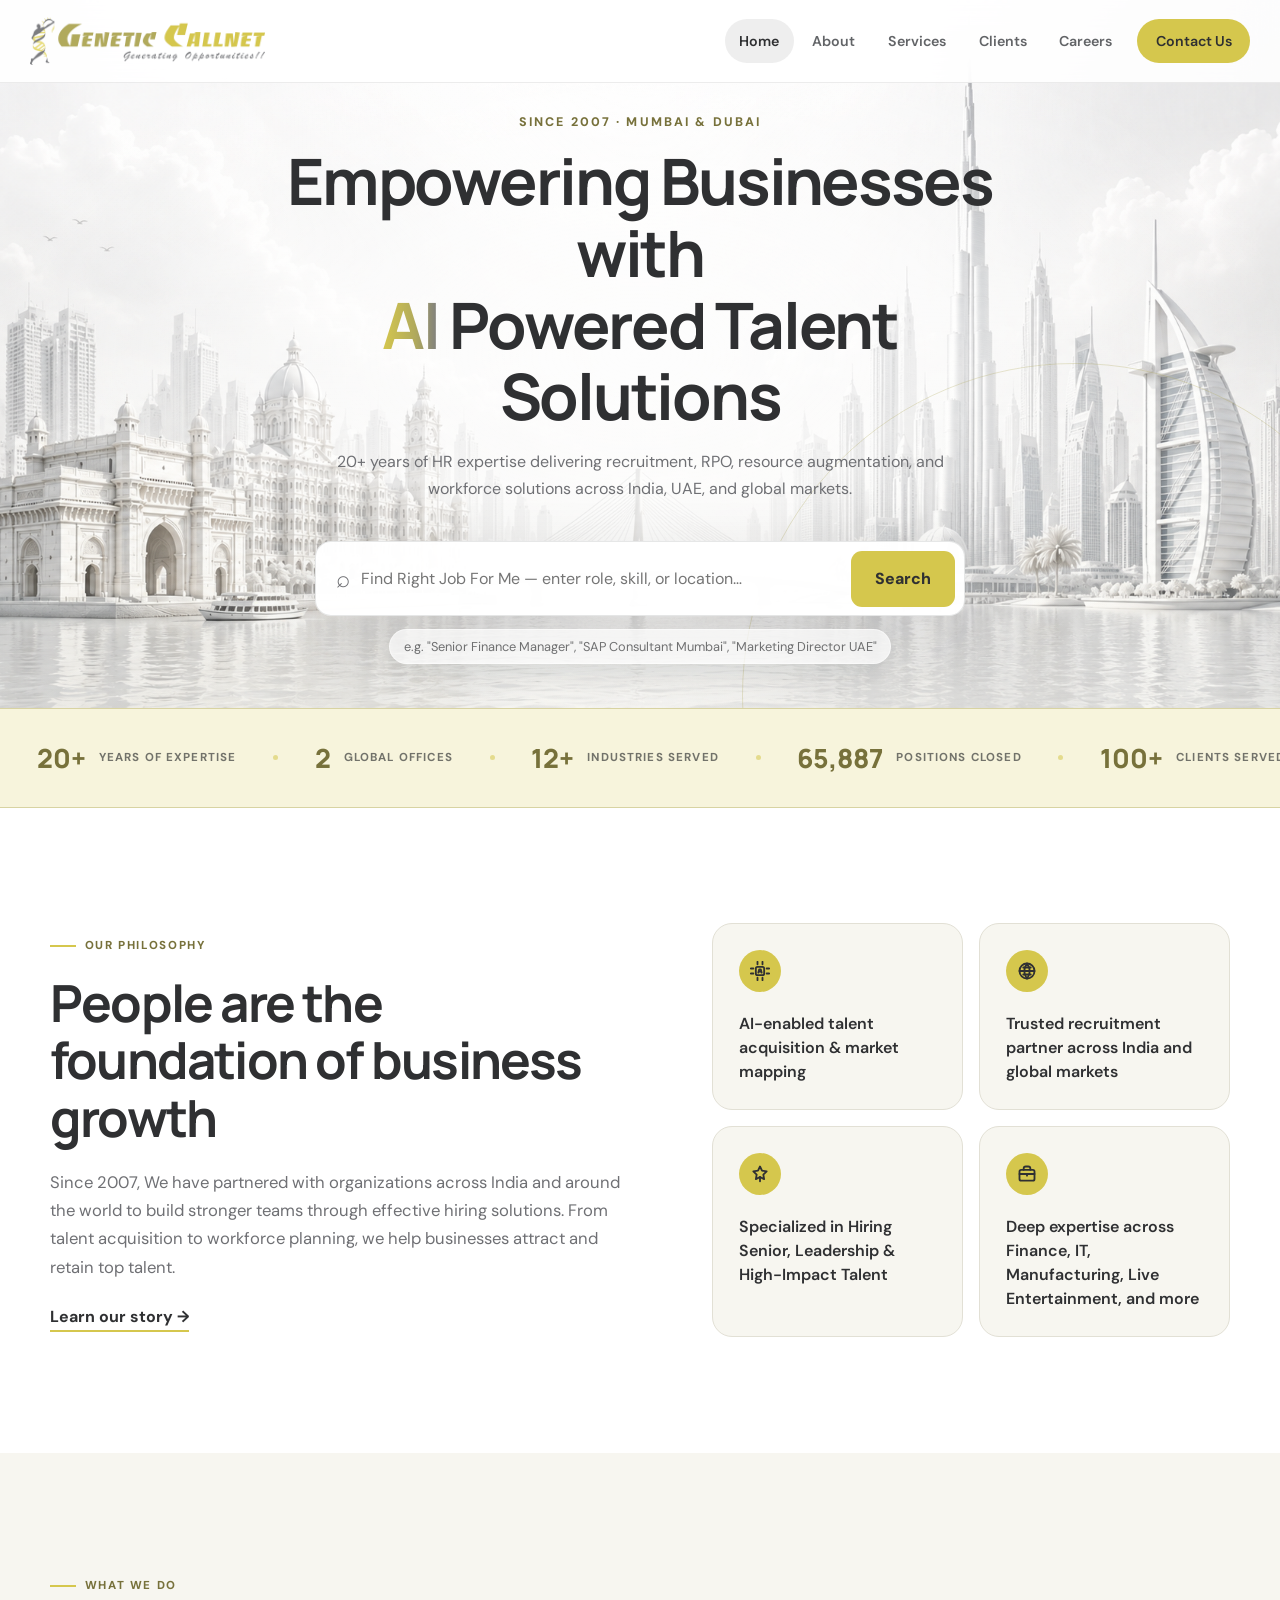
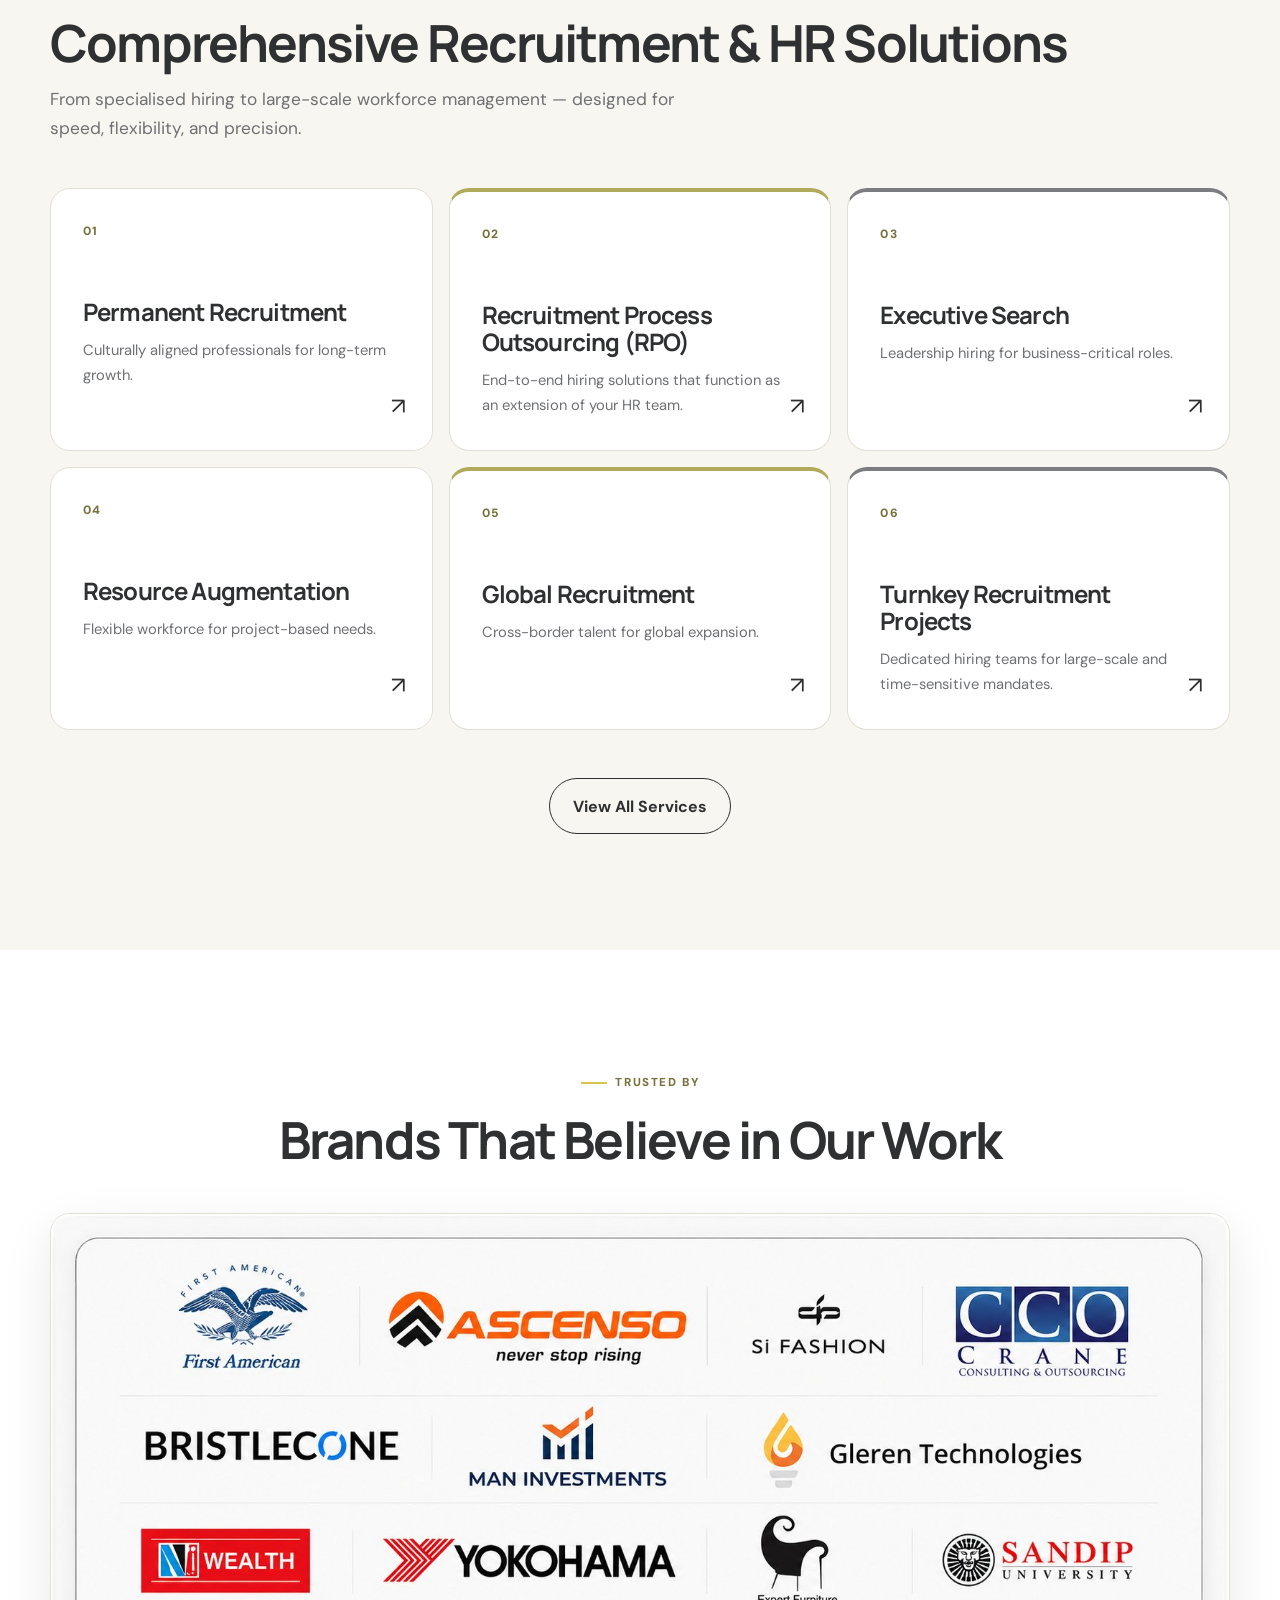
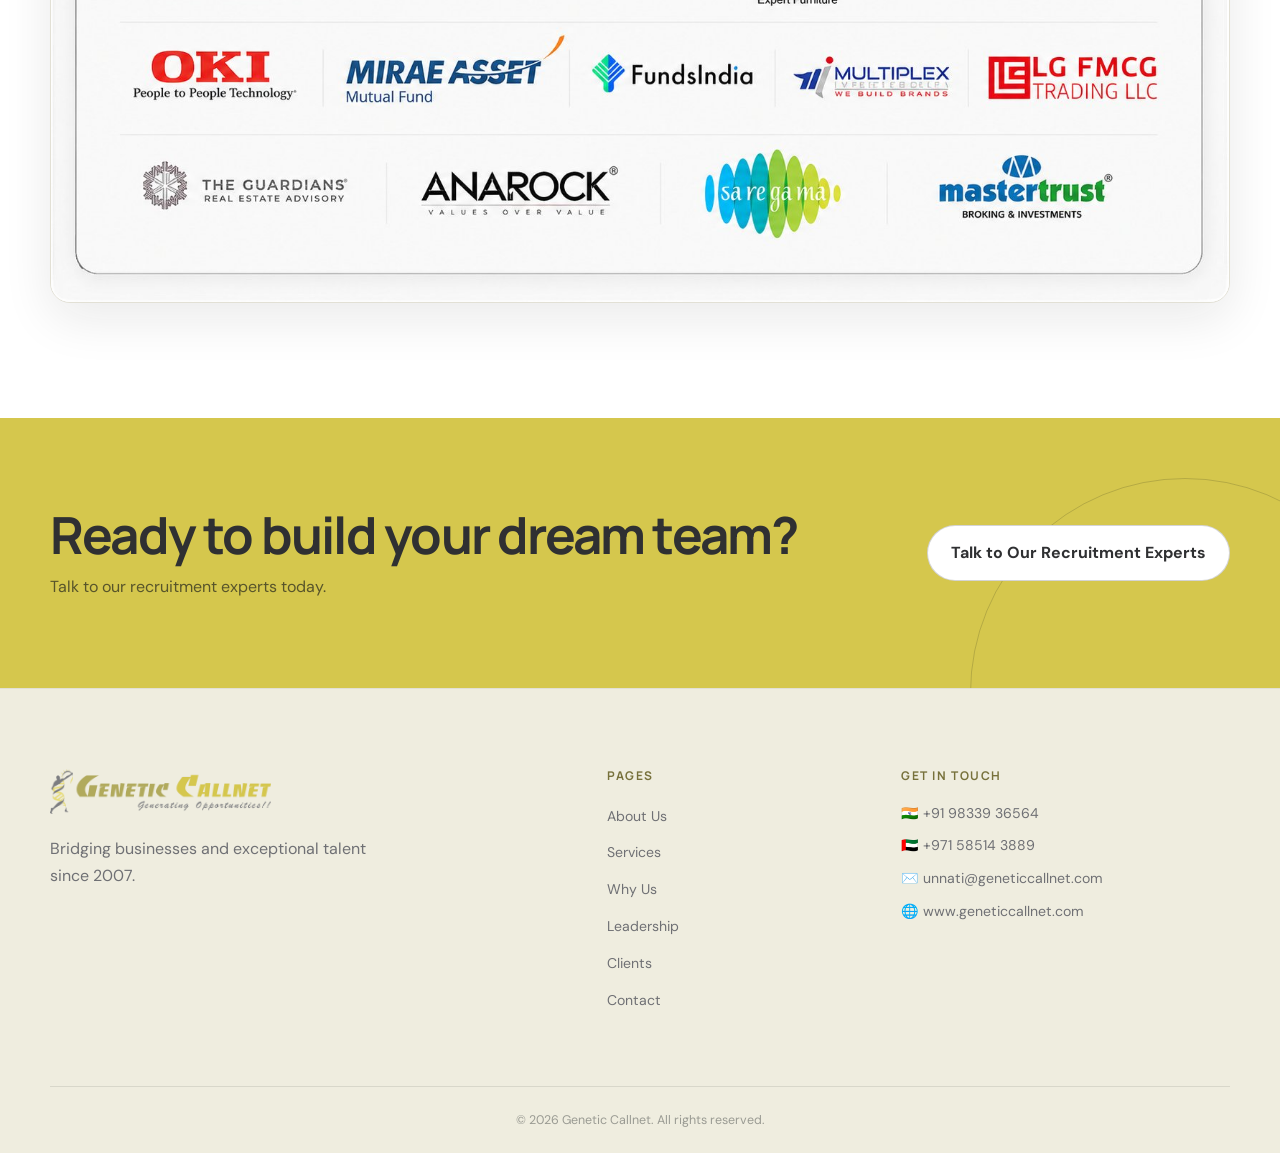
==== commit 9bfe0f3e: "Add files via upload" ====
--- a/index.html
+++ b/index.html
@@ -41,8 +41,8 @@
     <div class="hero-content hero-content--centered">
       <p class="hero-eyebrow">Since 2007 · Mumbai & Dubai</p>
       <h1 class="hero-headline">
-        Building Stronger Businesses with<br/>
-        <em><span class="ai-accent">AI</span>-Powered Talent Solutions</em>
+        Empowering Businesses with<br/>
+        <em><span class="ai-accent">AI</span> Powered Talent Solutions</em>
       </h1>
       <p class="hero-sub">20+ years of HR expertise delivering recruitment, RPO, resource augmentation, and workforce solutions across India, UAE, and global markets.</p>
       <div class="hero-search-wrap">
@@ -90,7 +90,7 @@
       <div class="intro-text">
         <span class="tag">Our Philosophy</span>
         <h2>People are the foundation of business growth</h2>
-        <p>At Genetic Callnet, we have partnered with organisations since 2007 to solve hiring challenges through strategic recruitment, workforce planning, and scalable HR solutions. With offices in Mumbai and Dubai, we help businesses attract, engage, and retain exceptional talent.</p>
+        <p>Since 2007, We have partnered with organizations across India and around the world to build stronger teams through effective hiring solutions. From talent acquisition to workforce planning, we help businesses attract and retain top talent.</p>
         <a href="about.html" class="link-arrow">Learn our story →</a>
       </div>
       <div class="why-grid">
@@ -100,7 +100,7 @@
         </div>
         <div class="why-card">
           <div class="why-icon">🏆</div>
-          <p>Multi-location presence across India and UAE</p>
+          <p>Trusted recruitment partner across India and global markets</p>
         </div>
         <div class="why-card">
           <div class="why-icon">🏆</div>
@@ -121,35 +121,35 @@
       <h2>Comprehensive Recruitment & HR Solutions</h2>
       <p class="section-sub">From specialised hiring to large-scale workforce management — designed for speed, flexibility, and precision.</p>
       <div class="service-cards">
-        <a href="services.html" class="service-card">
+        <a href="services.html#permanent-recruitment" class="service-card">
           <span class="sc-num">01</span>
           <h3>Permanent Recruitment</h3>
           <p>Culturally aligned professionals for long-term growth.</p>
         </a>
-        <a href="services.html" class="service-card">
+        <a href="services.html#rpo" class="service-card">
           <span class="sc-num">02</span>
           <h3>Recruitment Process Outsourcing (RPO)</h3>
           <p>End-to-end hiring solutions that function as an extension of your HR team.</p>
         </a>
-        <a href="services.html" class="service-card">
+        <a href="services.html#executive-search" class="service-card">
           <span class="sc-num">03</span>
           <h3>Executive Search</h3>
           <p>Leadership hiring for business-critical roles.</p>
         </a>
-        <a href="services.html" class="service-card">
+        <a href="services.html#resource-augmentation" class="service-card">
           <span class="sc-num">04</span>
           <h3>Resource Augmentation</h3>
           <p>Flexible workforce for project-based needs.</p>
         </a>
-        <a href="services.html" class="service-card">
+        <a href="services.html#global-recruitment" class="service-card">
           <span class="sc-num">05</span>
           <h3>Global Recruitment</h3>
           <p>Cross-border talent for global expansion.</p>
         </a>
-        <a href="services.html" class="service-card">
+        <a href="services.html#turnkey-recruitment-projects" class="service-card">
           <span class="sc-num">06</span>
-          <h3>Payroll & Compliance</h3>
-          <p>Reliable processing for operational efficiency.</p>
+          <h3>Turnkey Recruitment Projects</h3>
+          <p>Dedicated hiring teams for large-scale and time-sensitive mandates.</p>
         </a>
       </div>
       <div class="center-link"><a href="services.html" class="btn btn-outline">View All Services</a></div>
--- a/style.css
+++ b/style.css
@@ -218,7 +218,6 @@
   overflow: hidden;
   padding: 7rem 0 2.75rem;
   background:
-    linear-gradient(90deg, rgba(255,255,255,.98) 0%, rgba(255,255,255,.91) 38%, rgba(247,246,240,.5) 65%, rgba(247,246,240,.12) 100%),
     url('MumbaiDubai.png') center center / cover no-repeat;
 }
 .hero::before {
@@ -226,8 +225,8 @@
   inset: 0;
   content: '';
   background:
-    radial-gradient(circle at 10% 22%, rgba(213,199,77,.22), transparent 27%),
-    linear-gradient(180deg, rgba(255,255,255,.08), rgba(177,170,92,.08));
+    radial-gradient(ellipse at center, rgba(255,255,255,.78) 0%, rgba(255,255,255,.62) 32%, rgba(255,255,255,.26) 52%, rgba(255,255,255,0) 72%),
+    linear-gradient(180deg, rgba(255,255,255,.06), rgba(177,170,92,.04));
   pointer-events: none;
 }
 .hero::after {
@@ -240,9 +239,9 @@
   content: '';
 }
 .hero-content { position: relative; z-index: 1; width: min(1180px, calc(100% - 40px)); margin-inline: auto; }
-.hero--centered { text-align: left; }
-.hero-content--centered { display: block; }
-.hero--centered .hero-eyebrow, .hero--centered .hero-headline, .hero--centered .hero-sub { text-align: left; }
+.hero--centered { text-align: center; }
+.hero-content--centered { display: flex; flex-direction: column; align-items: center; }
+.hero--centered .hero-eyebrow, .hero--centered .hero-headline, .hero--centered .hero-sub { text-align: center; }
 .hero-headline {
   max-width: 760px;
   margin-bottom: 1rem;
@@ -266,8 +265,8 @@
   letter-spacing: .17em;
   text-transform: uppercase;
 }
-.hero-sub { max-width: 620px; margin: 0 0 1.25rem !important; color: var(--muted); font-size: 1rem; }
-.hero-search-wrap { width: 100%; max-width: 650px; margin-top: 1.2rem; }
+.hero-sub { max-width: 620px; margin: 0 auto 1.25rem !important; color: var(--muted); font-size: 1rem; }
+.hero-search-wrap { width: 100%; max-width: 650px; margin: 1.2rem auto 0; }
 .hero-search-box {
   display: flex;
   align-items: center;
@@ -282,7 +281,21 @@
 .hero-search-icon::after { content: '⌕'; font-size: 1.5rem; }
 .hero-search-input { flex: 1; min-width: 0; padding: .7rem 0; border: 0; outline: 0; color: var(--ink); background: transparent; }
 .hero-search-btn { padding: .88rem 1.5rem; border: 0; border-radius: 11px; color: var(--ink); background: var(--yellow); cursor: pointer; font-weight: 800; }
-.hero-search-hint { margin-top: .8rem; color: rgba(17,20,24,.48); font-size: .8rem; text-align: left; }
+.hero-search-hint {
+  display: inline-flex;
+  align-items: center;
+  justify-content: center;
+  margin-top: .8rem;
+  padding: .35rem .85rem;
+  border: 1px solid rgba(255,255,255,.46);
+  border-radius: 999px;
+  color: rgba(47,48,50,.68);
+  background: rgba(255,255,255,.74);
+  box-shadow: 0 12px 32px rgba(17,20,24,.08);
+  backdrop-filter: blur(10px);
+  font-size: .8rem;
+  text-align: center;
+}
 
 .page-hero {
   position: relative;
@@ -357,8 +370,42 @@
   border-color: var(--olive);
   box-shadow: var(--shadow);
 }
-.why-icon { display: grid; width: 42px; height: 42px; place-items: center; margin-bottom: 1.25rem; border-radius: 50%; color: var(--ink); background: var(--yellow); font-size: 0; }
-.why-icon::after { content: '✓'; font-size: 1rem; font-weight: 900; }
+.why-icon {
+  position: relative;
+  display: grid;
+  width: 42px;
+  height: 42px;
+  place-items: center;
+  margin-bottom: 1.25rem;
+  border-radius: 50%;
+  color: var(--ink);
+  background: var(--yellow);
+  font-size: 0;
+}
+.why-icon::after {
+  position: absolute;
+  top: 50%;
+  left: 50%;
+  width: 20px;
+  height: 20px;
+  content: '';
+  background: currentColor;
+  transform: translate(-50%, -50%);
+  mask: var(--why-icon-mask) center / contain no-repeat;
+  -webkit-mask: var(--why-icon-mask) center / contain no-repeat;
+}
+.why-card:nth-child(1) .why-icon {
+  --why-icon-mask: url("data:image/svg+xml,%3Csvg xmlns='http://www.w3.org/2000/svg' viewBox='0 0 24 24' fill='none' stroke='black' stroke-width='2.2' stroke-linecap='round' stroke-linejoin='round'%3E%3Crect x='7' y='7' width='10' height='10' rx='2'/%3E%3Cpath d='M9 1v3M15 1v3M9 20v3M15 20v3M1 9h3M1 15h3M20 9h3M20 15h3M10 14l1.1-4h1.8l1.1 4M10.45 12.7h3.1'/%3E%3C/svg%3E");
+}
+.why-card:nth-child(2) .why-icon {
+  --why-icon-mask: url("data:image/svg+xml,%3Csvg xmlns='http://www.w3.org/2000/svg' viewBox='0 0 24 24' fill='none' stroke='black' stroke-width='2.2' stroke-linecap='round' stroke-linejoin='round'%3E%3Ccircle cx='12' cy='12' r='9'/%3E%3Cpath d='M3 12h18M12 3a14 14 0 0 1 0 18M12 3a14 14 0 0 0 0 18M7.5 7.8h9M7.5 16.2h9'/%3E%3C/svg%3E");
+}
+.why-card:nth-child(3) .why-icon {
+  --why-icon-mask: url("data:image/svg+xml,%3Csvg xmlns='http://www.w3.org/2000/svg' viewBox='0 0 24 24' fill='none' stroke='black' stroke-width='2.2' stroke-linecap='round' stroke-linejoin='round'%3E%3Cpath d='M12 3l2.4 5 5.6.8-4 3.9.95 5.5L12 15.6l-4.95 2.6.95-5.5-4-3.9 5.6-.8L12 3Z'/%3E%3Cpath d='M12 15.6v5.2'/%3E%3C/svg%3E");
+}
+.why-card:nth-child(4) .why-icon {
+  --why-icon-mask: url("data:image/svg+xml,%3Csvg xmlns='http://www.w3.org/2000/svg' viewBox='0 0 24 24' fill='none' stroke='black' stroke-width='2.2' stroke-linecap='round' stroke-linejoin='round'%3E%3Crect x='3' y='7' width='18' height='13' rx='2'/%3E%3Cpath d='M8 7V5.5A2.5 2.5 0 0 1 10.5 3h3A2.5 2.5 0 0 1 16 5.5V7M3 12h18M12 12v2'/%3E%3C/svg%3E");
+}
 .why-card p { color: var(--ink); font-weight: 600; line-height: 1.5; }
 
 .services-strip { background: var(--canvas); }
@@ -428,6 +475,7 @@
   background: white;
   transition: transform var(--ease), border-color var(--ease), box-shadow var(--ease);
 }
+.svc-full-card[id] { scroll-margin-top: 110px; }
 .svc-full-card:hover, .adv-card:hover { transform: translateY(-6px); border-color: var(--olive); box-shadow: var(--shadow); }
 .svc-icon-box {
   position: relative;
@@ -754,7 +802,6 @@
     min-height: 560px;
     padding: 6.5rem 0 2.5rem;
     background:
-      linear-gradient(90deg, rgba(255,255,255,.97) 0%, rgba(255,255,255,.88) 62%, rgba(247,246,240,.5) 100%),
       url('MumbaiDubai.png') center center / cover no-repeat;
   }
   .hero::before { inset: 0; opacity: 1; }
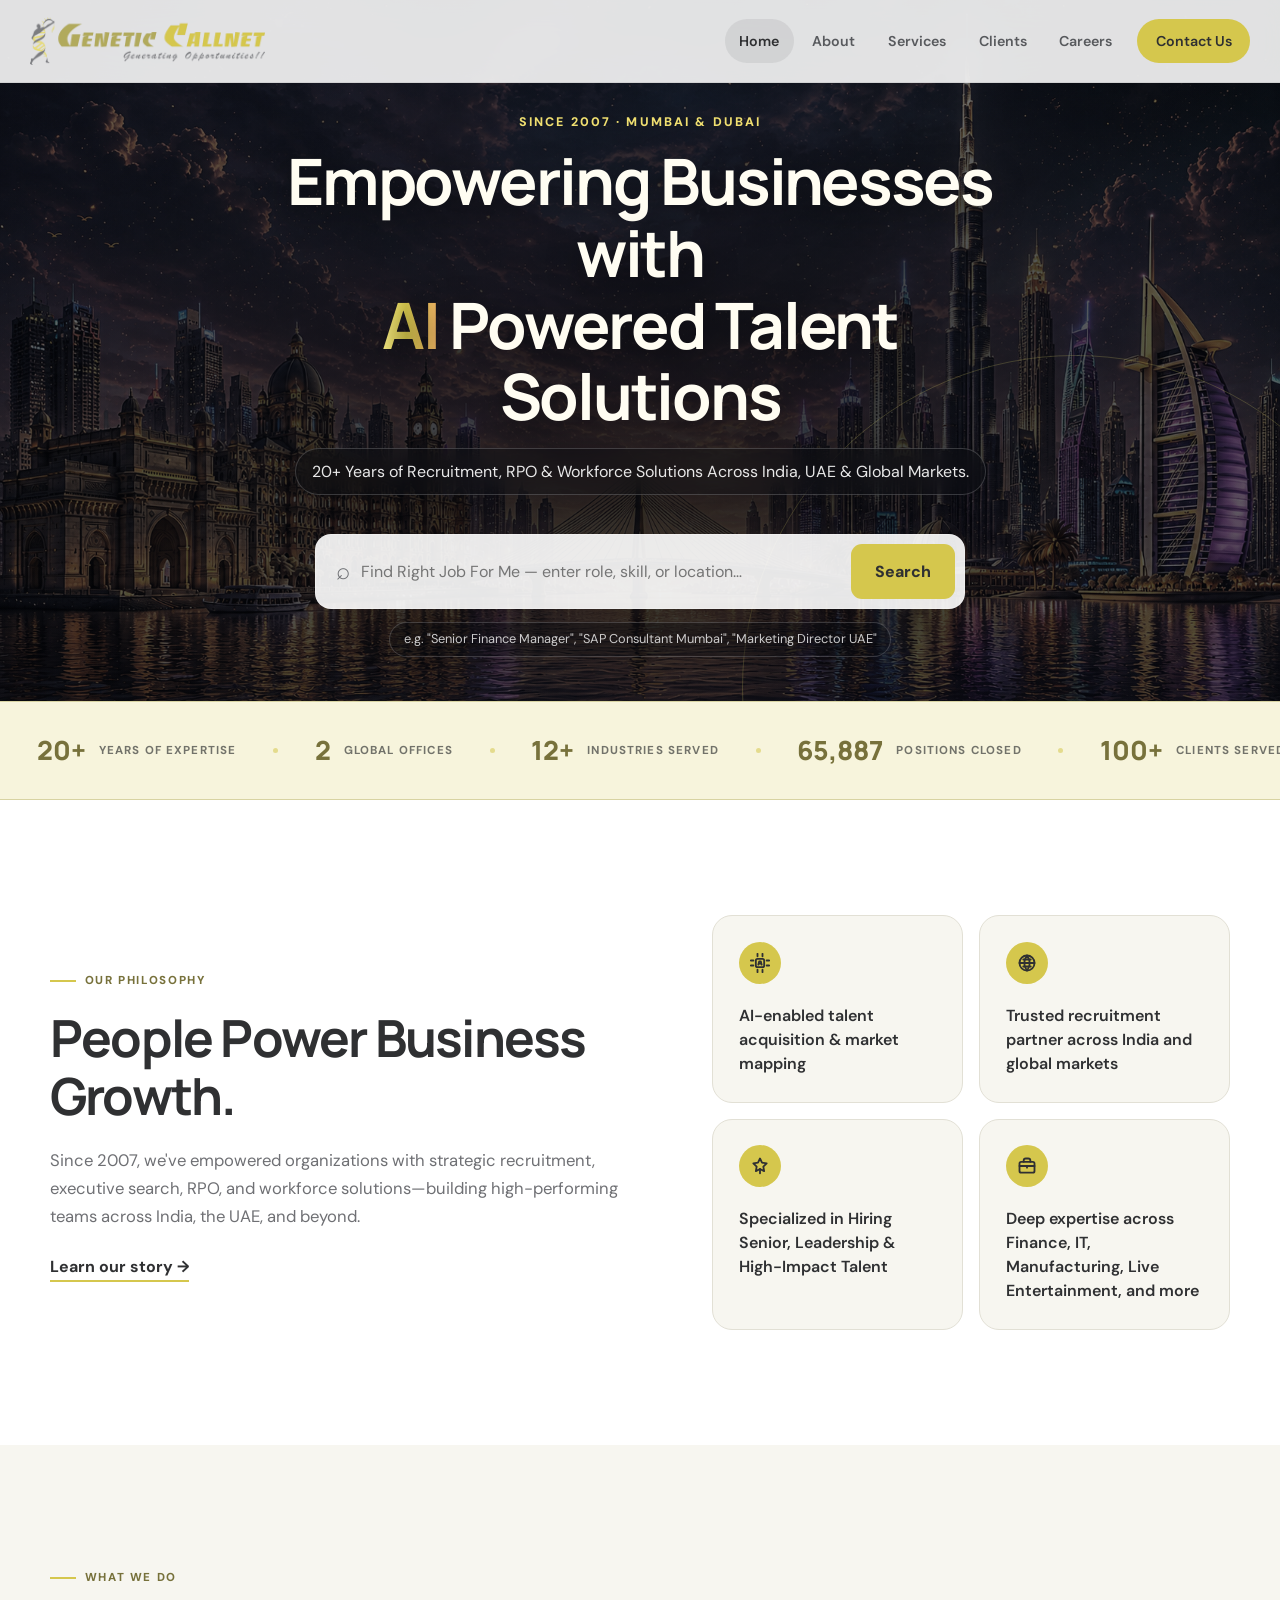
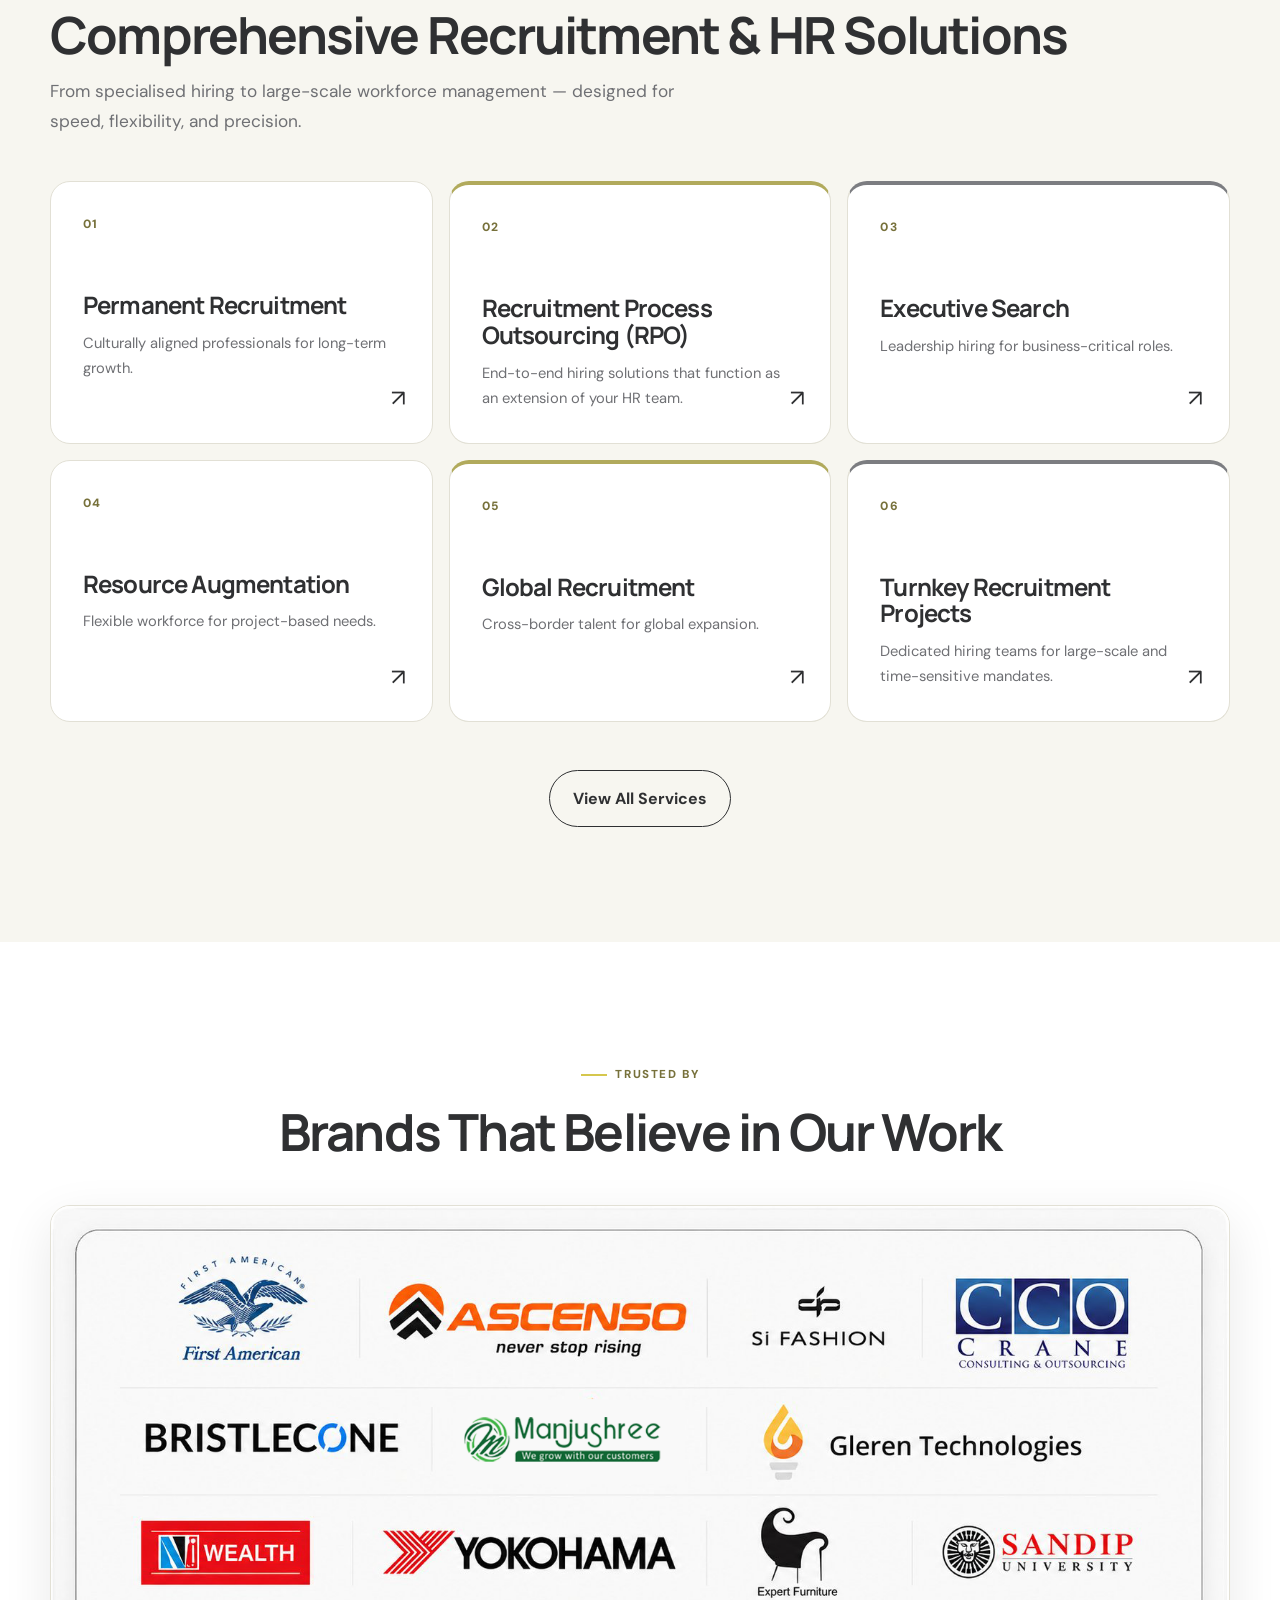
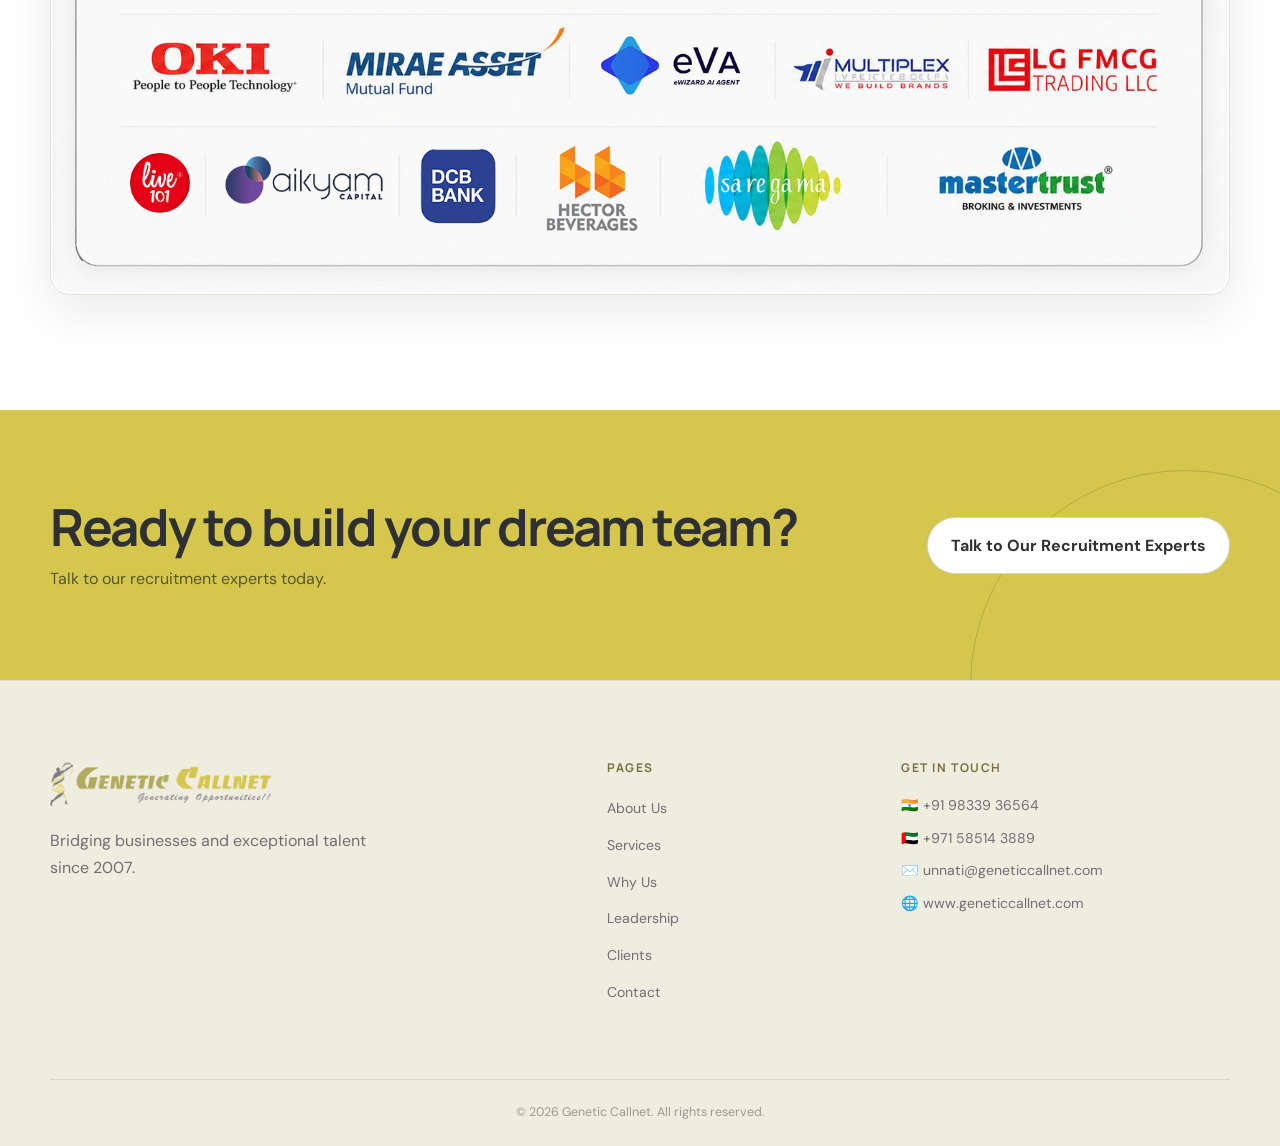
==== commit 93e59bed: "Add files via upload" ====
--- a/index.html
+++ b/index.html
@@ -44,7 +44,7 @@
         Empowering Businesses with<br/>
         <em><span class="ai-accent">AI</span> Powered Talent Solutions</em>
       </h1>
-      <p class="hero-sub">20+ years of HR expertise delivering recruitment, RPO, resource augmentation, and workforce solutions across India, UAE, and global markets.</p>
+      <p class="hero-sub">20+ Years of Recruitment, RPO &amp; Workforce Solutions Across India, UAE &amp; Global Markets.</p>
       <div class="hero-search-wrap">
         <div class="hero-search-box">
           <span class="hero-search-icon">🔍</span>
@@ -89,8 +89,8 @@
     <div class="container two-col">
       <div class="intro-text">
         <span class="tag">Our Philosophy</span>
-        <h2>People are the foundation of business growth</h2>
-        <p>Since 2007, We have partnered with organizations across India and around the world to build stronger teams through effective hiring solutions. From talent acquisition to workforce planning, we help businesses attract and retain top talent.</p>
+        <h2>People Power Business Growth.</h2>
+        <p>Since 2007, we've empowered organizations with strategic recruitment, executive search, RPO, and workforce solutions—building high-performing teams across India, the UAE, and beyond.</p>
         <a href="about.html" class="link-arrow">Learn our story →</a>
       </div>
       <div class="why-grid">
@@ -162,7 +162,7 @@
       <span class="tag">Trusted By</span>
       <h2>Brands That Believe in Our Work</h2>
       <div class="brands-logo-wrap">
-        <img src="clients-logos-v2.png" alt="Our Clients – First American, Ascenso, Si Fashion, Crane CCO, Bristlecone, Man Investments, Gleren Technologies, NJ Wealth, Yokohama, Expert Furniture, Sandip University, OKI, The Guardians, Mirae Asset, FundsIndia, Multiplex, LG FMCG, ANAROCK, Saregama, Mastertrust" class="brands-logo-img" />
+        <img src="Logos.png" alt="Our Clients – First American, Ascenso, Si Fashion, Crane CCO, Bristlecone, Manjushree, Gleren Technologies, NJ Wealth, Yokohama, Expert Furniture, Sandip University, OKI, Mirae Asset, eVA, Multiplex, LG FMCG, Live 101, Aikyam Capital, DCB Bank, Hector Beverages, Saregama, Mastertrust" class="brands-logo-img" />
       </div>
     </div>
   </section>
--- a/style.css
+++ b/style.css
@@ -218,15 +218,15 @@
   overflow: hidden;
   padding: 7rem 0 2.75rem;
   background:
-    url('MumbaiDubai.png') center center / cover no-repeat;
+    url('BG1.png') center center / cover no-repeat;
 }
 .hero::before {
   position: absolute;
   inset: 0;
   content: '';
   background:
-    radial-gradient(ellipse at center, rgba(255,255,255,.78) 0%, rgba(255,255,255,.62) 32%, rgba(255,255,255,.26) 52%, rgba(255,255,255,0) 72%),
-    linear-gradient(180deg, rgba(255,255,255,.06), rgba(177,170,92,.04));
+    radial-gradient(ellipse at center, rgba(8,10,16,.58) 0%, rgba(8,10,16,.46) 34%, rgba(8,10,16,.2) 60%, rgba(8,10,16,.08) 100%),
+    linear-gradient(180deg, rgba(5,7,12,.25), rgba(5,7,12,.44));
   pointer-events: none;
 }
 .hero::after {
@@ -245,37 +245,48 @@
 .hero-headline {
   max-width: 760px;
   margin-bottom: 1rem;
-  color: var(--ink);
+  color: #fffdf2;
   font-size: clamp(2.5rem, 5vw, 4.65rem);
-}
-.hero-headline em { color: var(--ink); font-style: normal; }
+  text-shadow: 0 8px 34px rgba(0,0,0,.44);
+}
+.hero-headline em { color: #fffdf2; font-style: normal; }
 .page-hero h1 em { color: var(--olive); font-style: normal; }
 .hero-headline .ai-accent {
   display: inline-block;
   color: transparent;
-  background: linear-gradient(90deg, #d5c74d 0%, #b1aa5c 58%, #7c7d81 100%);
+  background: linear-gradient(90deg, #fff38a 0%, #d5c74d 42%, #f5b867 100%);
   -webkit-background-clip: text;
   background-clip: text;
 }
 .hero-eyebrow {
   margin-bottom: .75rem;
-  color: var(--olive-deep);
+  color: #f0df70;
   font-size: .78rem;
   font-weight: 800;
   letter-spacing: .17em;
   text-transform: uppercase;
 }
 .hero-sub { max-width: 620px; margin: 0 auto 1.25rem !important; color: var(--muted); font-size: 1rem; }
+.hero .hero-sub {
+  max-width: 760px;
+  padding: .55rem 1rem;
+  border: 1px solid rgba(255,255,255,.18);
+  border-radius: 999px;
+  color: rgba(255,255,255,.9);
+  background: rgba(8,10,16,.42);
+  box-shadow: 0 16px 42px rgba(0,0,0,.24);
+  backdrop-filter: blur(10px);
+}
 .hero-search-wrap { width: 100%; max-width: 650px; margin: 1.2rem auto 0; }
 .hero-search-box {
   display: flex;
   align-items: center;
   gap: .7rem;
   padding: .55rem .55rem .55rem 1.25rem;
-  border: 1px solid rgba(17,20,24,.1);
+  border: 1px solid rgba(255,255,255,.28);
   border-radius: 16px;
-  background: rgba(255,255,255,.98);
-  box-shadow: var(--shadow-lg);
+  background: rgba(255,255,255,.9);
+  box-shadow: 0 22px 52px rgba(0,0,0,.28);
 }
 .hero-search-icon { color: var(--muted); font-size: 0; }
 .hero-search-icon::after { content: '⌕'; font-size: 1.5rem; }
@@ -287,11 +298,11 @@
   justify-content: center;
   margin-top: .8rem;
   padding: .35rem .85rem;
-  border: 1px solid rgba(255,255,255,.46);
+  border: 1px solid rgba(255,255,255,.18);
   border-radius: 999px;
-  color: rgba(47,48,50,.68);
-  background: rgba(255,255,255,.74);
-  box-shadow: 0 12px 32px rgba(17,20,24,.08);
+  color: rgba(255,255,255,.78);
+  background: rgba(8,10,16,.36);
+  box-shadow: 0 12px 32px rgba(0,0,0,.18);
   backdrop-filter: blur(10px);
   font-size: .8rem;
   text-align: center;
@@ -315,9 +326,28 @@
 .page-hero::before { width: 420px; height: 420px; top: -180px; right: 5vw; }
 .page-hero::after { width: 220px; height: 220px; right: 24vw; bottom: -130px; }
 .page-hero-bg { position: absolute; inset: 0; background: linear-gradient(115deg, transparent 55%, rgba(255,255,255,.55)); }
-.page-hero .container { position: relative; z-index: 1; }
-.page-hero h1 { max-width: 850px; color: var(--ink); font-size: clamp(2.35rem, 4.7vw, 4.25rem); }
-.page-hero .hero-sub { margin-top: .9rem !important; margin-bottom: 0 !important; }
+.page-hero .container {
+  position: relative;
+  z-index: 1;
+  display: flex;
+  flex-direction: column;
+  align-items: flex-start;
+}
+.page-hero h1 {
+  max-width: 850px;
+  margin-right: auto;
+  margin-left: 0;
+  color: var(--ink);
+  font-size: clamp(2.35rem, 4.7vw, 4.25rem);
+  text-align: left;
+}
+.page-hero .hero-eyebrow,
+.page-hero .hero-sub {
+  text-align: left;
+}
+.page-hero .hero-sub {
+  margin: .9rem 0 0 !important;
+}
 
 /* Careers uses a deliberately more compact banner than other inner pages. */
 .careers-page-hero {
@@ -357,6 +387,25 @@
 .two-col { display: grid; grid-template-columns: 1.05fr .95fr; gap: clamp(3rem, 7vw, 7rem); align-items: center; }
 .intro-text h2 { margin-bottom: 1.35rem; }
 .intro-text p { font-size: 1.04rem; }
+.about-story-copy {
+  max-width: 760px;
+}
+.about-story-copy h2 {
+  max-width: 680px;
+  margin-bottom: 1.4rem;
+  font-size: clamp(2.35rem, 4.5vw, 4.15rem);
+  line-height: 1.04;
+  letter-spacing: -.055em;
+}
+.about-story-copy p {
+  max-width: 720px;
+  color: var(--muted);
+  font-size: clamp(1rem, 1.35vw, 1.13rem);
+  line-height: 1.72;
+}
+.about-story-copy p + p {
+  margin-top: 1.35rem;
+}
 .why-grid { display: grid; grid-template-columns: repeat(2, 1fr); gap: 1rem; }
 .why-card, .step, .number-card, .industry-card, .brand-tile, .about-highlight {
   border: 1px solid var(--line);
@@ -446,8 +495,26 @@
 .mv-card { min-height: 320px; padding: 3rem; border-radius: var(--radius-lg); }
 .mission { border: 1px solid rgba(177,170,92,.35); background: var(--olive-soft); }
 .vision { background: var(--yellow); }
-.mv-icon { display: grid; width: 48px; height: 48px; place-items: center; margin-bottom: 4rem; border: 1px solid currentColor; border-radius: 50%; font-size: 0; }
-.mv-icon::after { content: '✦'; font-size: 1.3rem; }
+.mv-icon {
+  position: relative;
+  display: grid;
+  width: 48px;
+  height: 48px;
+  place-items: center;
+  margin-bottom: 4rem;
+  border: 1px solid currentColor;
+  border-radius: 50%;
+  font-size: 0;
+}
+.mv-icon::after {
+  position: absolute;
+  top: 50%;
+  left: 50%;
+  content: '✦';
+  font-size: 1.3rem;
+  line-height: 1;
+  transform: translate(-50%, -50%);
+}
 .mission .mv-icon, .mission h3 { color: var(--olive-deep); }
 .mission p { color: var(--muted); }
 .vision p { color: rgba(17,20,24,.68); }
@@ -802,7 +869,7 @@
     min-height: 560px;
     padding: 6.5rem 0 2.5rem;
     background:
-      url('MumbaiDubai.png') center center / cover no-repeat;
+      url('BG1.png') center center / cover no-repeat;
   }
   .hero::before { inset: 0; opacity: 1; }
   .hero-headline { font-size: clamp(2.25rem, 10.5vw, 3.35rem); }
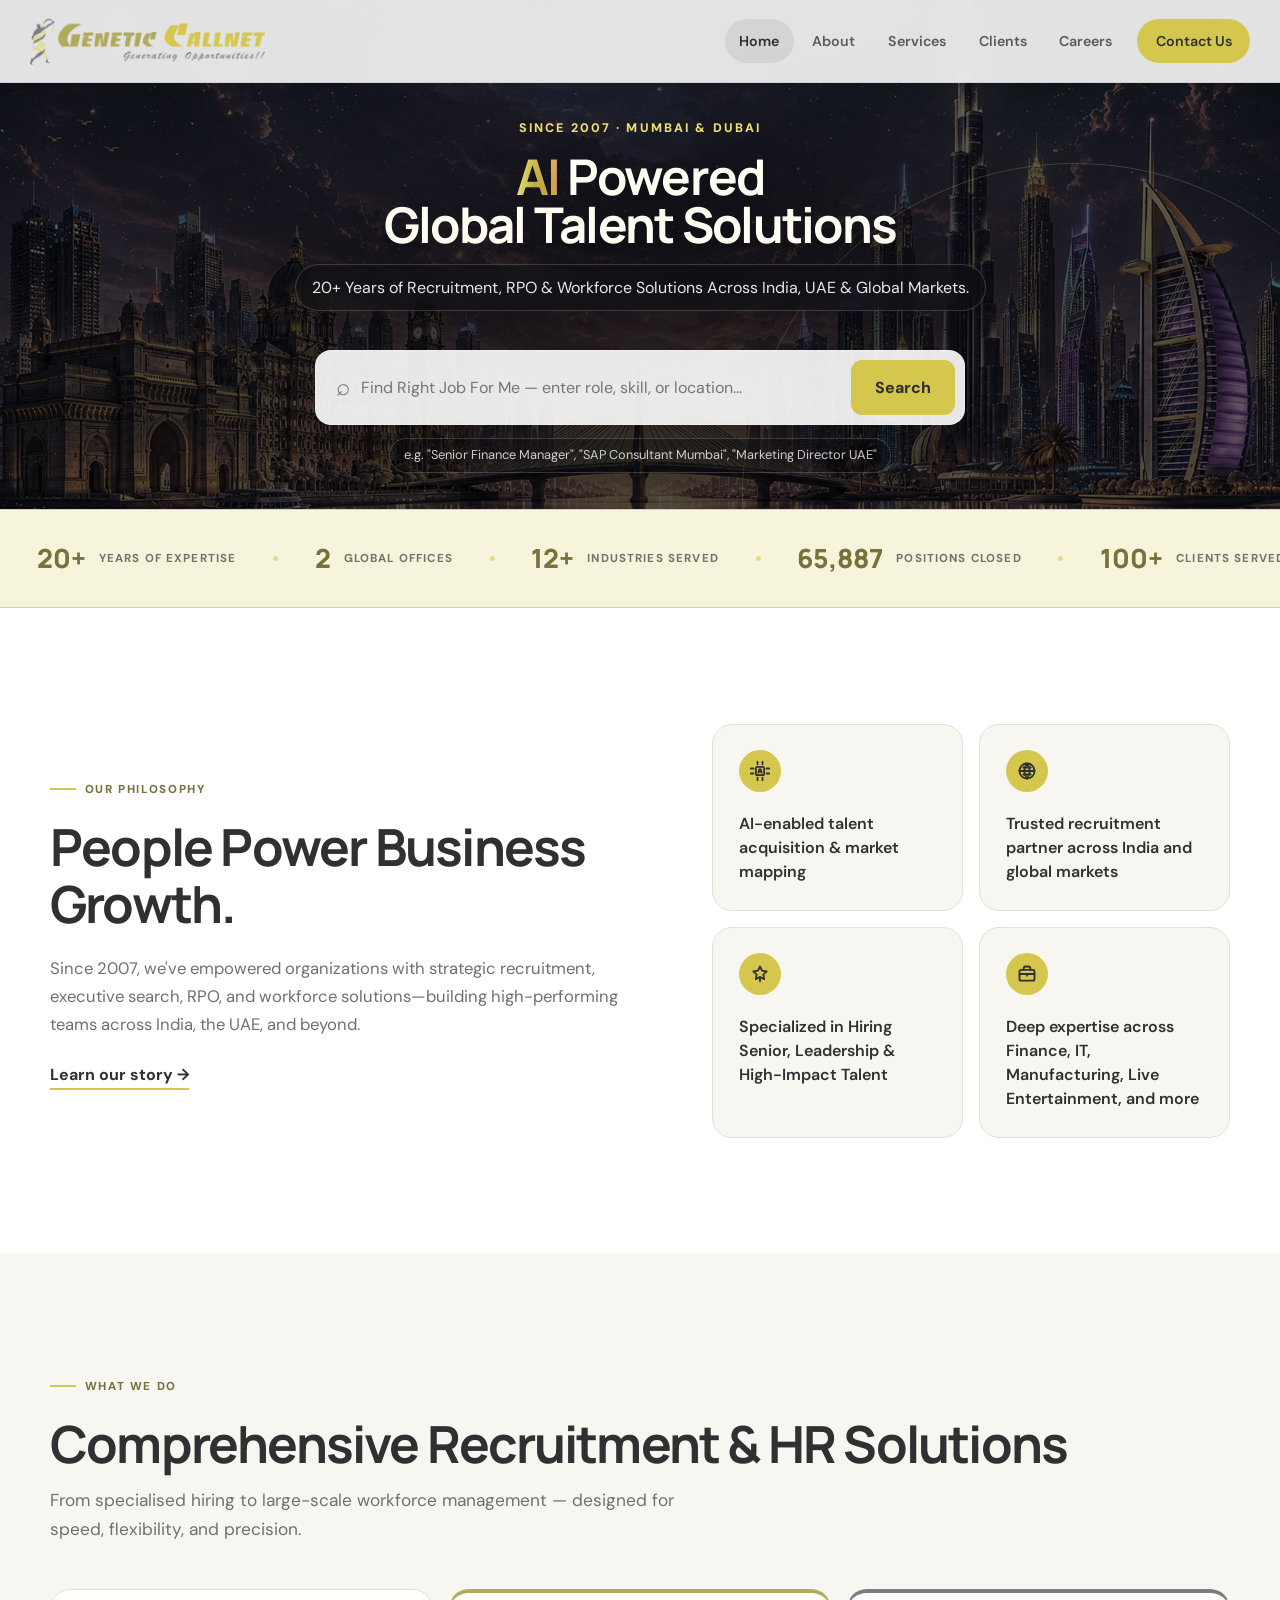
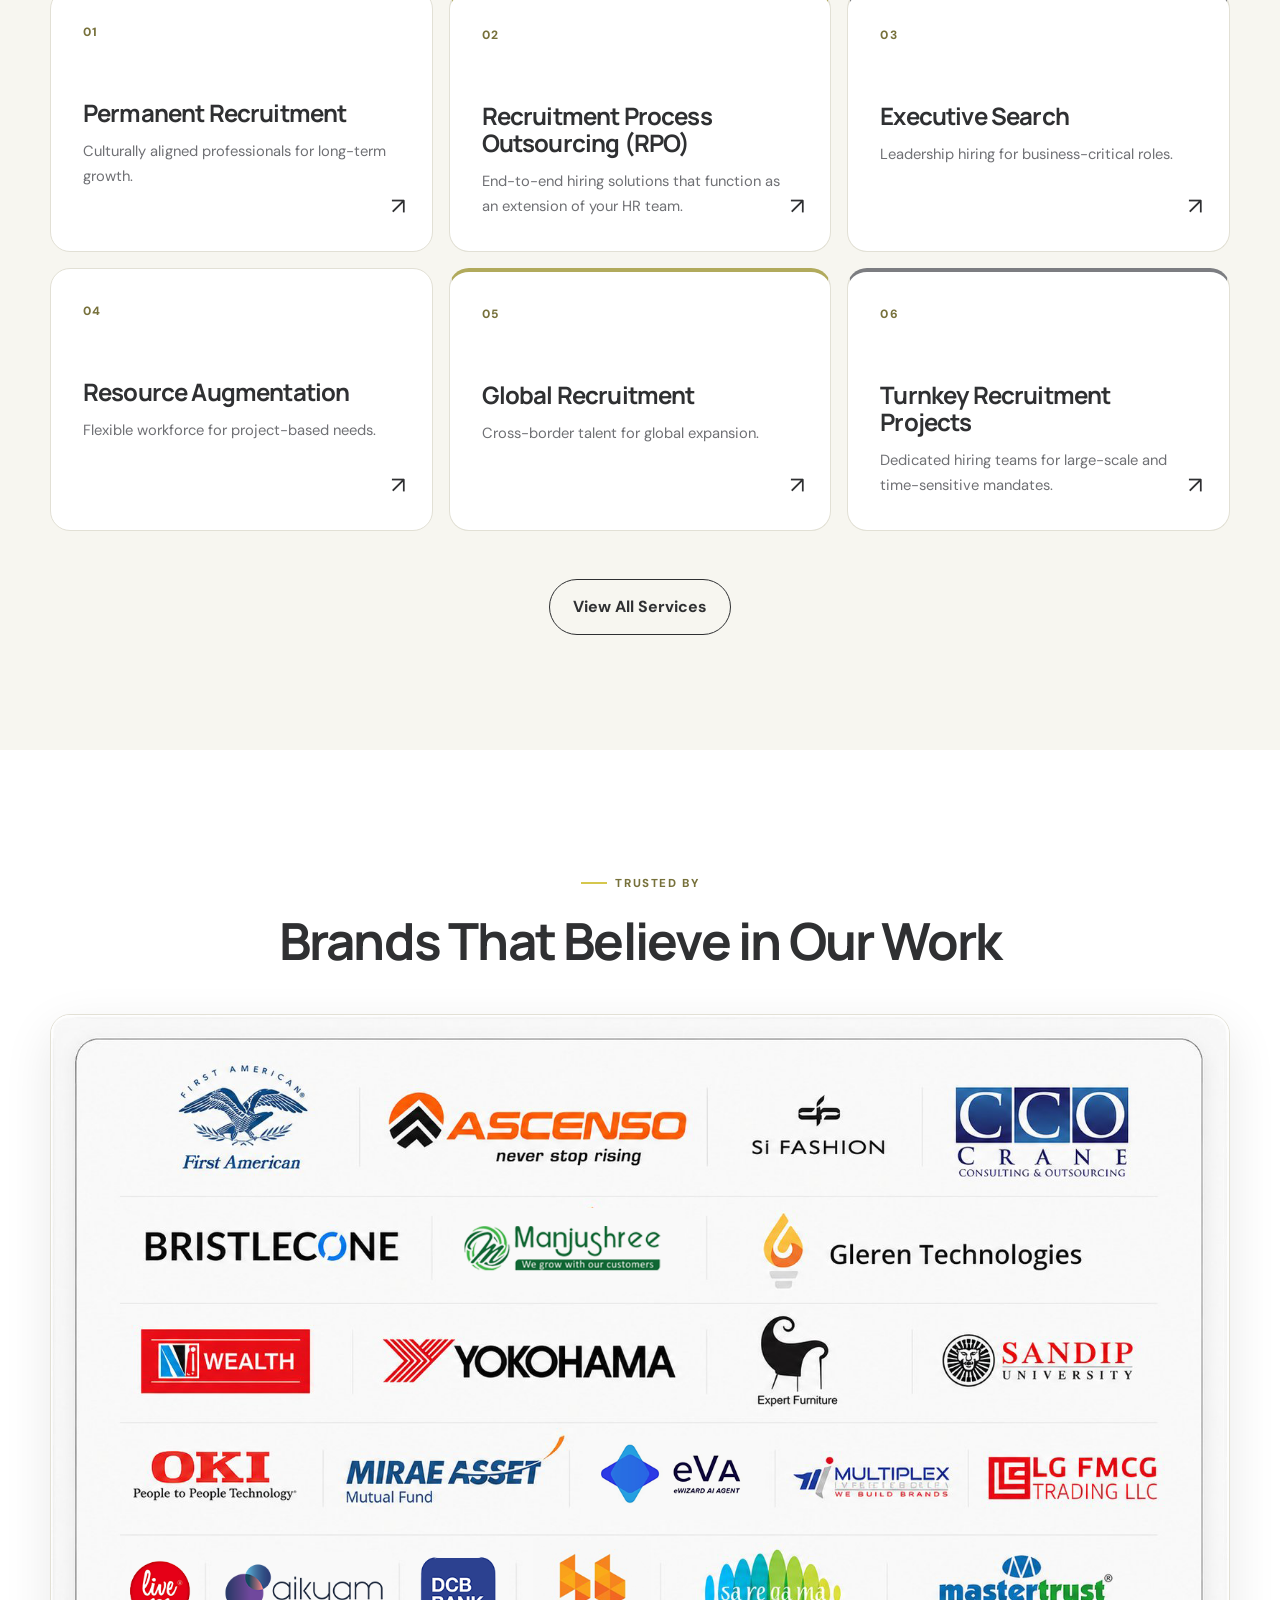
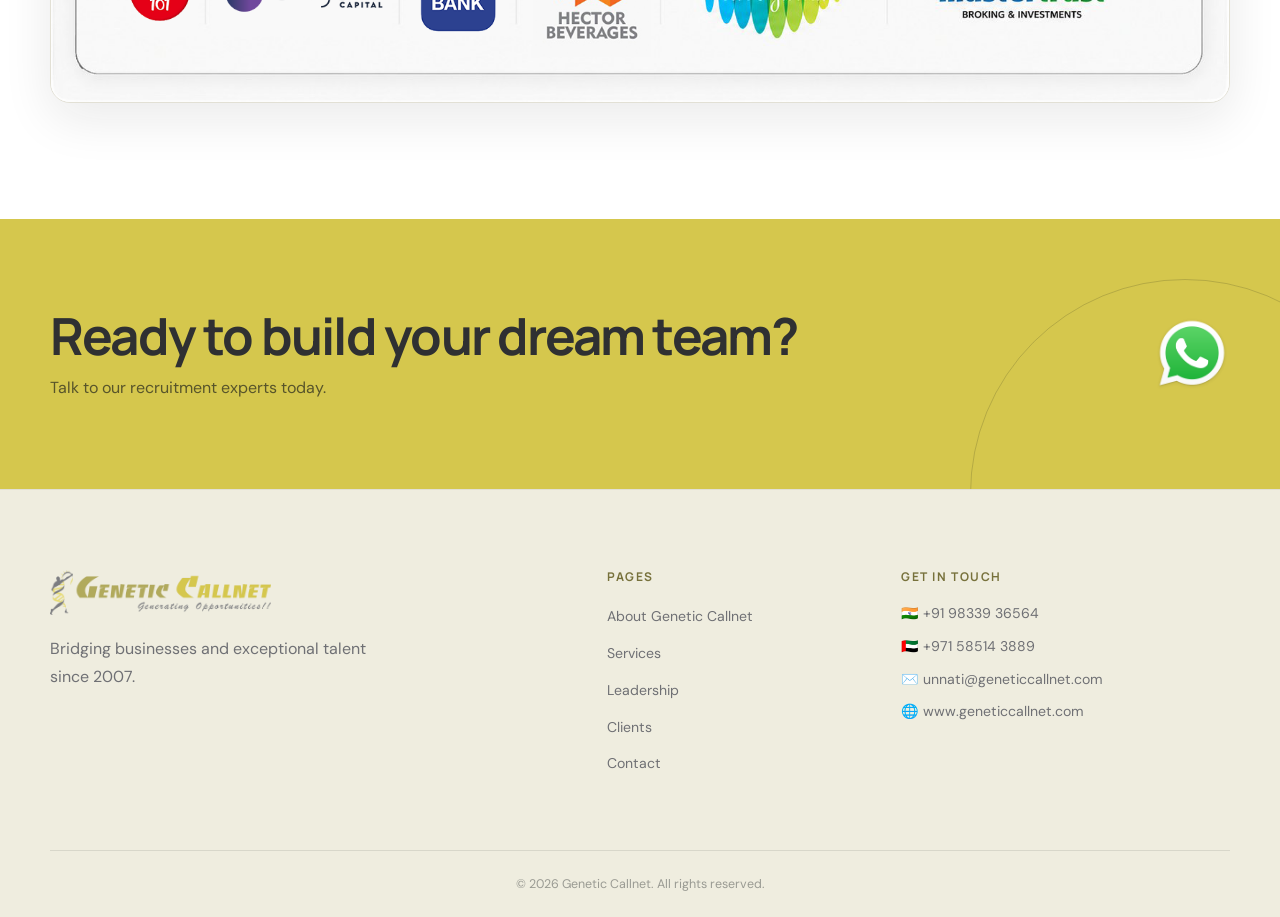
==== commit dc4d4b15: "Add files via upload" ====
--- a/index.html
+++ b/index.html
@@ -18,8 +18,7 @@
         <li class="nav-item" id="about-dropdown">
           <button class="dropdown-toggle">About</button>
           <div class="dropdown-menu">
-            <a href="about.html">About Us</a>
-            <a href="why-us.html">Why Genetic Callnet</a>
+            <a href="about.html">About Genetic Callnet</a>
             <a href="leadership.html">Leadership Team</a>
           </div>
         </li>
@@ -41,8 +40,8 @@
     <div class="hero-content hero-content--centered">
       <p class="hero-eyebrow">Since 2007 · Mumbai & Dubai</p>
       <h1 class="hero-headline">
-        Empowering Businesses with<br/>
-        <em><span class="ai-accent">AI</span> Powered Talent Solutions</em>
+        <span class="ai-accent">AI</span> Powered<br/>
+        <em>Global Talent Solutions</em>
       </h1>
       <p class="hero-sub">20+ Years of Recruitment, RPO &amp; Workforce Solutions Across India, UAE &amp; Global Markets.</p>
       <div class="hero-search-wrap">
@@ -174,7 +173,7 @@
         <h2>Ready to build your dream team?</h2>
         <p>Talk to our recruitment experts today.</p>
       </div>
-      <a href="contact.html" class="btn btn-white">Talk to Our Recruitment Experts</a>
+      <a href="https://wa.link/q0jb32" class="whatsapp-icon-link" target="_blank" rel="noopener" aria-label="Chat on WhatsApp"><img src="WhatsApp_icon.png" alt="" /></a>
     </div>
   </section>
 
@@ -188,9 +187,8 @@
       <div class="footer-links">
         <h4>Pages</h4>
         <ul>
-          <li><a href="about.html">About Us</a></li>
+          <li><a href="about.html">About Genetic Callnet</a></li>
           <li><a href="services.html">Services</a></li>
-          <li><a href="why-us.html">Why Us</a></li>
           <li><a href="leadership.html">Leadership</a></li>
           <li><a href="clients.html">Clients</a></li>
           <li><a href="contact.html">Contact</a></li>
--- a/style.css
+++ b/style.css
@@ -213,10 +213,10 @@
 .hero {
   position: relative;
   display: flex;
-  min-height: 500px;
+  min-height: 430px;
   align-items: center;
   overflow: hidden;
-  padding: 7rem 0 2.75rem;
+  padding: 7.4rem 0 2.25rem;
   background:
     url('BG1.png') center center / cover no-repeat;
 }
@@ -243,10 +243,11 @@
 .hero-content--centered { display: flex; flex-direction: column; align-items: center; }
 .hero--centered .hero-eyebrow, .hero--centered .hero-headline, .hero--centered .hero-sub { text-align: center; }
 .hero-headline {
-  max-width: 760px;
+  max-width: 1080px;
   margin-bottom: 1rem;
   color: #fffdf2;
-  font-size: clamp(2.5rem, 5vw, 4.65rem);
+  font-size: clamp(2.25rem, 3.85vw, 3.65rem);
+  line-height: .98;
   text-shadow: 0 8px 34px rgba(0,0,0,.44);
 }
 .hero-headline em { color: #fffdf2; font-style: normal; }
@@ -543,6 +544,7 @@
   transition: transform var(--ease), border-color var(--ease), box-shadow var(--ease);
 }
 .svc-full-card[id] { scroll-margin-top: 110px; }
+#why-genetic-callnet { scroll-margin-top: 110px; }
 .svc-full-card:hover, .adv-card:hover { transform: translateY(-6px); border-color: var(--olive); box-shadow: var(--shadow); }
 .svc-icon-box {
   position: relative;
@@ -659,6 +661,11 @@
 .contact-layout { display: grid; grid-template-columns: .85fr 1.15fr; gap: clamp(3rem, 7vw, 7rem); align-items: start; }
 .contact-info-col h2, .contact-form-col h2 { margin-bottom: 2rem; }
 .contact-cards { display: grid; gap: .8rem; }
+@media (min-width: 961px) {
+  .contact-info-col .contact-cards {
+    margin-top: clamp(4.7rem, 6.4vw, 7rem);
+  }
+}
 .contact-card { display: flex; gap: 1rem; align-items: center; padding: 1.25rem; border: 1px solid var(--line); border-radius: 16px; background: var(--canvas); }
 .contact-card-icon {
   position: relative;
@@ -735,8 +742,62 @@
 .cta-inner { position: relative; z-index: 1; display: flex; align-items: center; justify-content: space-between; gap: 2rem; }
 .cta-inner h2 { max-width: 750px; font-size: clamp(2rem, 4vw, 3.5rem); }
 .cta-inner p { margin-top: .6rem; color: rgba(17,20,24,.64); }
-.cta-banner .btn-white { border: 1px solid rgba(17,20,24,.18); background: white; color: var(--ink); }
-.cta-banner .btn-white:hover { border-color: var(--ink); background: #fffdf1; color: var(--ink); }
+.cta-banner .btn-white {
+  border: 0;
+  background: #25d366;
+  color: white;
+  box-shadow: 0 14px 28px rgba(17,20,24,.18);
+}
+.cta-banner .btn-white:hover {
+  transform: translateY(-3px);
+  background: #1fc65e;
+  color: white;
+  box-shadow: 0 18px 38px rgba(17,20,24,.24);
+}
+.btn-whatsapp {
+  display: inline-flex;
+  align-items: center;
+  justify-content: center;
+  gap: .75rem;
+  min-height: 56px;
+  border-radius: 999px;
+  padding: .9rem 1.65rem;
+  white-space: nowrap;
+  font-size: 1rem;
+  font-weight: 800;
+  letter-spacing: .01em;
+}
+.btn-whatsapp::before {
+  display: block;
+  flex: 0 0 auto;
+  width: 1.65rem;
+  height: 1.65rem;
+  content: '';
+  background: currentColor;
+  box-shadow: none;
+  mask: url("data:image/svg+xml,%3Csvg viewBox='0 0 32 32' xmlns='http://www.w3.org/2000/svg'%3E%3Cpath fill='black' d='M16.02 3C8.85 3 3.02 8.82 3.02 15.98c0 2.29.6 4.52 1.74 6.49L3 29l6.7-1.72a12.9 12.9 0 0 0 6.32 1.61C23.18 28.89 29 23.08 29 15.98S23.18 3 16.02 3Zm0 23.7c-1.94 0-3.84-.52-5.5-1.51l-.39-.23-3.98 1.02 1.06-3.86-.25-.4a10.63 10.63 0 0 1-1.74-5.74c0-5.95 4.85-10.79 10.8-10.79 5.96 0 10.8 4.84 10.8 10.79 0 5.94-4.84 10.72-10.8 10.72Zm5.92-8.02c-.32-.16-1.91-.94-2.2-1.05-.3-.11-.52-.16-.74.16-.21.32-.84 1.05-1.03 1.26-.19.21-.38.24-.7.08-.32-.16-1.36-.5-2.6-1.6-.96-.86-1.61-1.92-1.8-2.24-.18-.32-.02-.5.14-.66.14-.14.32-.38.48-.57.16-.19.21-.32.32-.54.11-.21.05-.4-.03-.57-.08-.16-.73-1.76-1-2.42-.26-.63-.53-.54-.73-.55h-.63c-.22 0-.57.08-.87.4-.3.32-1.14 1.11-1.14 2.71s1.17 3.15 1.33 3.37c.16.21 2.31 3.52 5.6 4.94.78.34 1.39.54 1.86.69.78.25 1.5.21 2.07.13.63-.09 1.91-.78 2.18-1.53.27-.75.27-1.39.19-1.53-.08-.13-.29-.21-.62-.37Z'/%3E%3C/svg%3E") center / contain no-repeat;
+  -webkit-mask: url("data:image/svg+xml,%3Csvg viewBox='0 0 32 32' xmlns='http://www.w3.org/2000/svg'%3E%3Cpath fill='black' d='M16.02 3C8.85 3 3.02 8.82 3.02 15.98c0 2.29.6 4.52 1.74 6.49L3 29l6.7-1.72a12.9 12.9 0 0 0 6.32 1.61C23.18 28.89 29 23.08 29 15.98S23.18 3 16.02 3Zm0 23.7c-1.94 0-3.84-.52-5.5-1.51l-.39-.23-3.98 1.02 1.06-3.86-.25-.4a10.63 10.63 0 0 1-1.74-5.74c0-5.95 4.85-10.79 10.8-10.79 5.96 0 10.8 4.84 10.8 10.79 0 5.94-4.84 10.72-10.8 10.72Zm5.92-8.02c-.32-.16-1.91-.94-2.2-1.05-.3-.11-.52-.16-.74.16-.21.32-.84 1.05-1.03 1.26-.19.21-.38.24-.7.08-.32-.16-1.36-.5-2.6-1.6-.96-.86-1.61-1.92-1.8-2.24-.18-.32-.02-.5.14-.66.14-.14.32-.38.48-.57.16-.19.21-.32.32-.54.11-.21.05-.4-.03-.57-.08-.16-.73-1.76-1-2.42-.26-.63-.53-.54-.73-.55h-.63c-.22 0-.57.08-.87.4-.3.32-1.14 1.11-1.14 2.71s1.17 3.15 1.33 3.37c.16.21 2.31 3.52 5.6 4.94.78.34 1.39.54 1.86.69.78.25 1.5.21 2.07.13.63-.09 1.91-.78 2.18-1.53.27-.75.27-1.39.19-1.53-.08-.13-.29-.21-.62-.37Z'/%3E%3C/svg%3E") center / contain no-repeat;
+}
+.whatsapp-icon-link {
+  display: inline-flex;
+  align-items: center;
+  justify-content: center;
+  width: 76px;
+  height: 76px;
+  border-radius: 50%;
+  background: transparent;
+  transition: transform var(--ease), filter var(--ease);
+}
+.whatsapp-icon-link:hover {
+  transform: translateY(-3px) scale(1.04);
+  filter: drop-shadow(0 16px 28px rgba(17,20,24,.22));
+}
+.whatsapp-icon-link img {
+  display: block;
+  width: 100%;
+  height: 100%;
+  object-fit: contain;
+}
 
 .footer { padding: 5rem 0 0; border-top: 1px solid var(--line); background: var(--olive-soft); }
 .footer-grid { display: grid; grid-template-columns: 1.5fr .7fr 1fr; gap: 4rem; padding-bottom: 4rem; border-bottom: 1px solid rgba(17,20,24,.1); }
@@ -866,13 +927,13 @@
   .nav-links .nav-cta { margin: .6rem 0 0; justify-content: center; }
   .dropdown-menu { position: static; margin-top: .3rem; border: 0; background: var(--canvas); box-shadow: none; }
   .hero {
-    min-height: 560px;
-    padding: 6.5rem 0 2.5rem;
+    min-height: 470px;
+    padding: 7.1rem 0 2.25rem;
     background:
       url('BG1.png') center center / cover no-repeat;
   }
   .hero::before { inset: 0; opacity: 1; }
-  .hero-headline { font-size: clamp(2.25rem, 10.5vw, 3.35rem); }
+  .hero-headline { max-width: 720px; font-size: clamp(2rem, 8vw, 2.75rem); line-height: 1.03; }
   .hero-search-box { flex-wrap: wrap; padding: .8rem; border-radius: 14px; }
   .hero-search-icon { display: none; }
   .hero-search-input { width: 100%; flex-basis: calc(100% - 110px); padding-left: .4rem; }
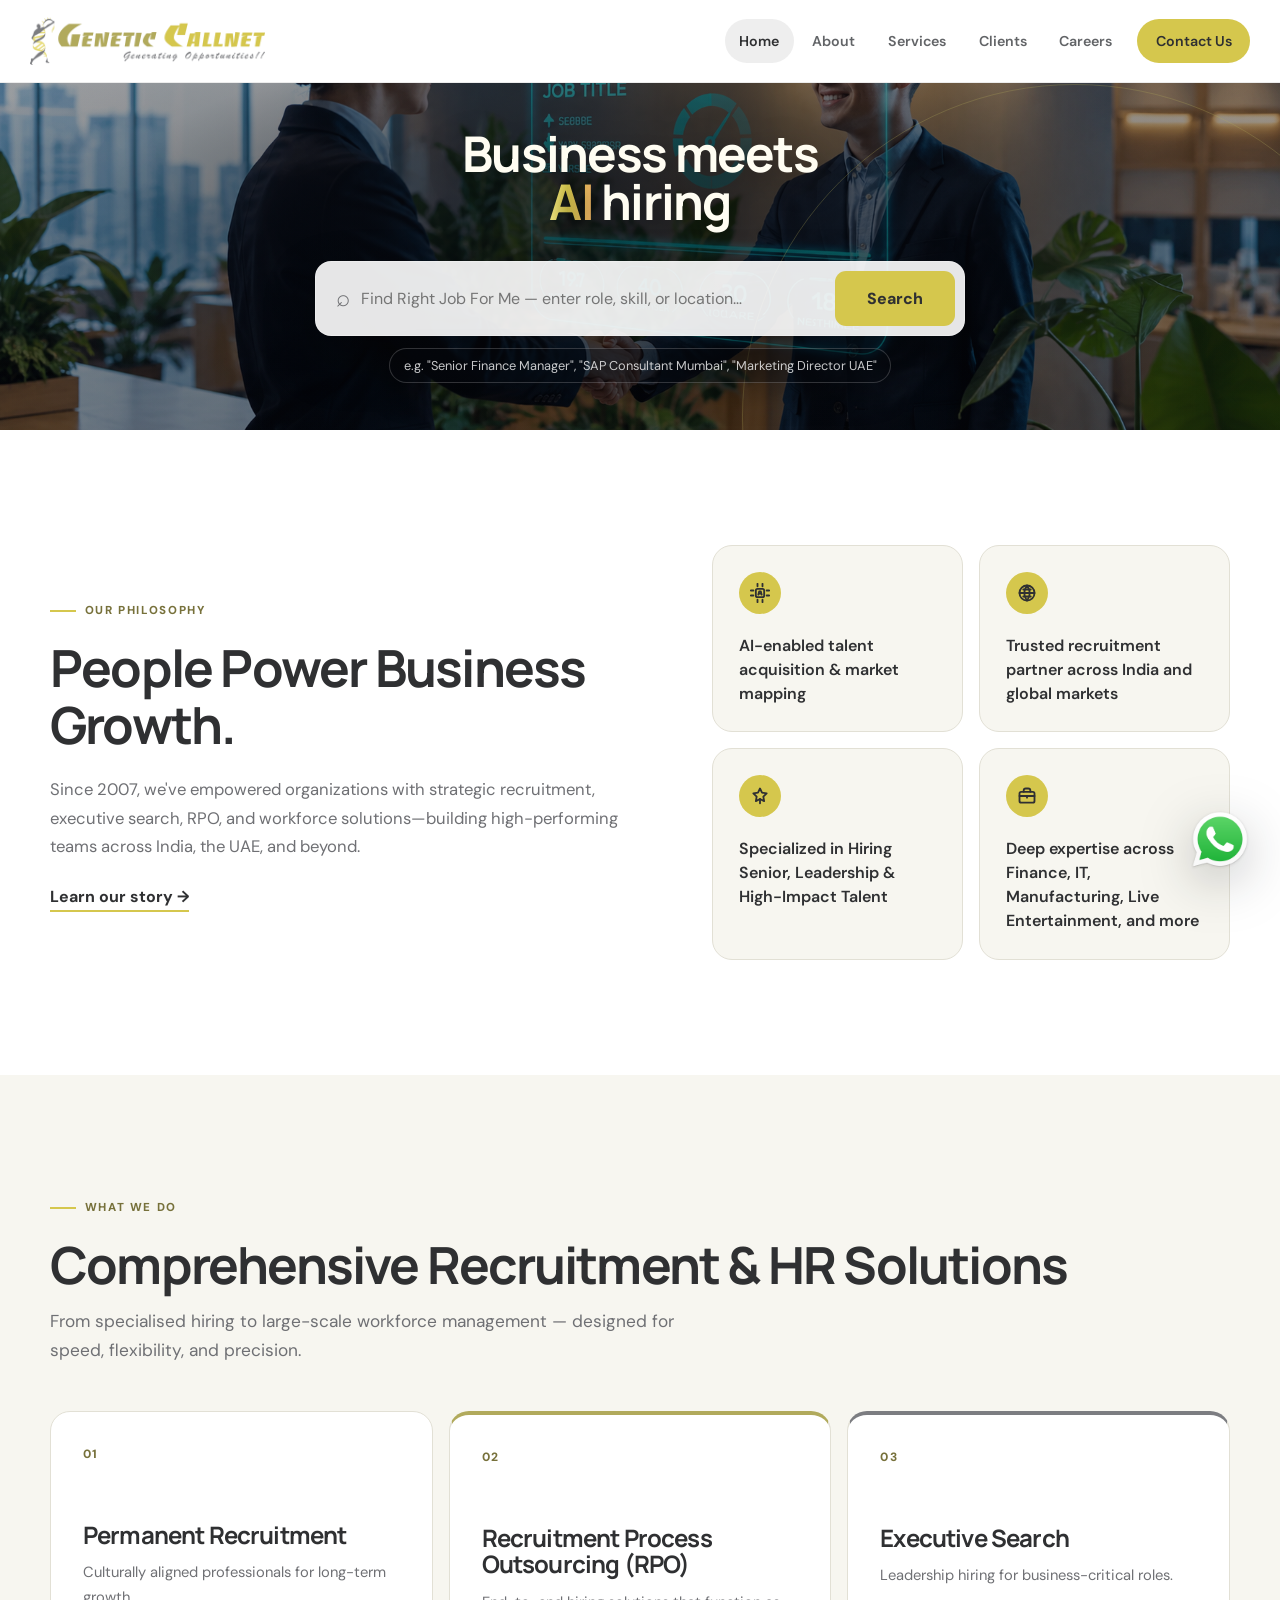
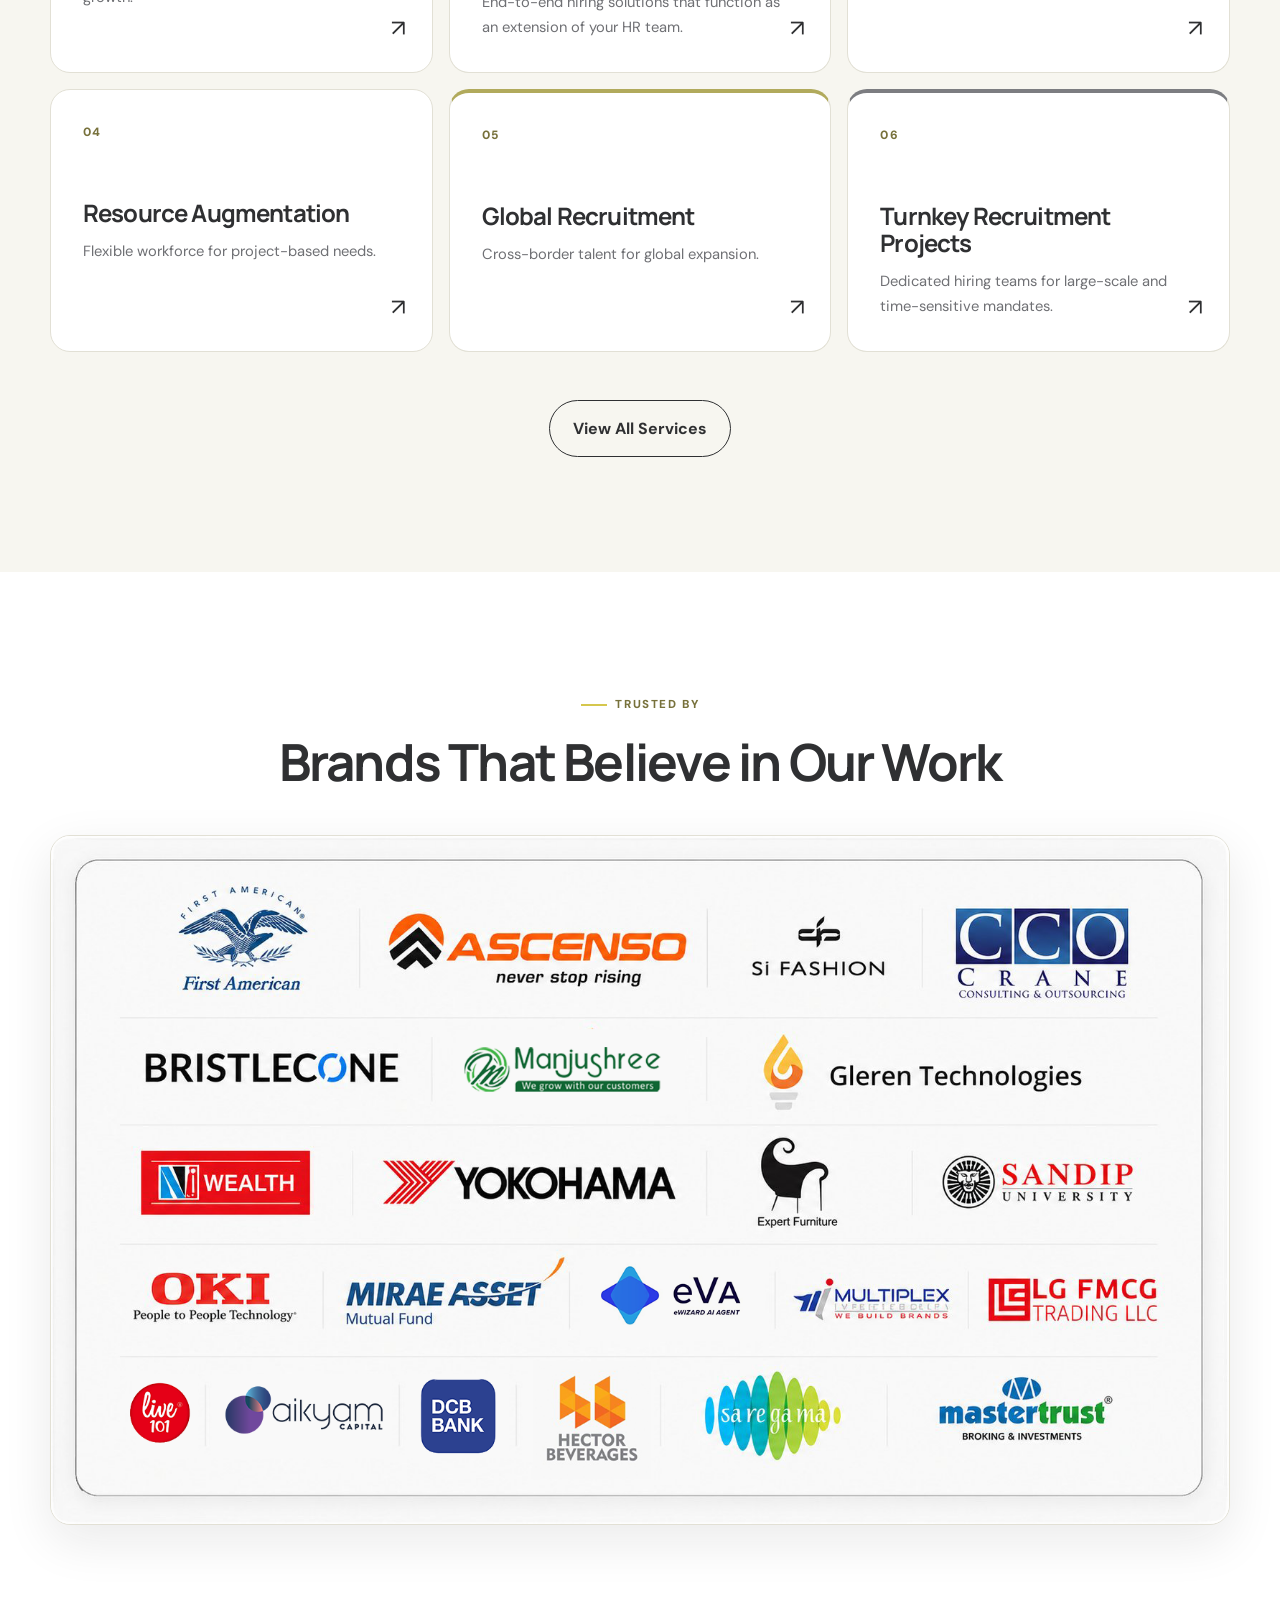
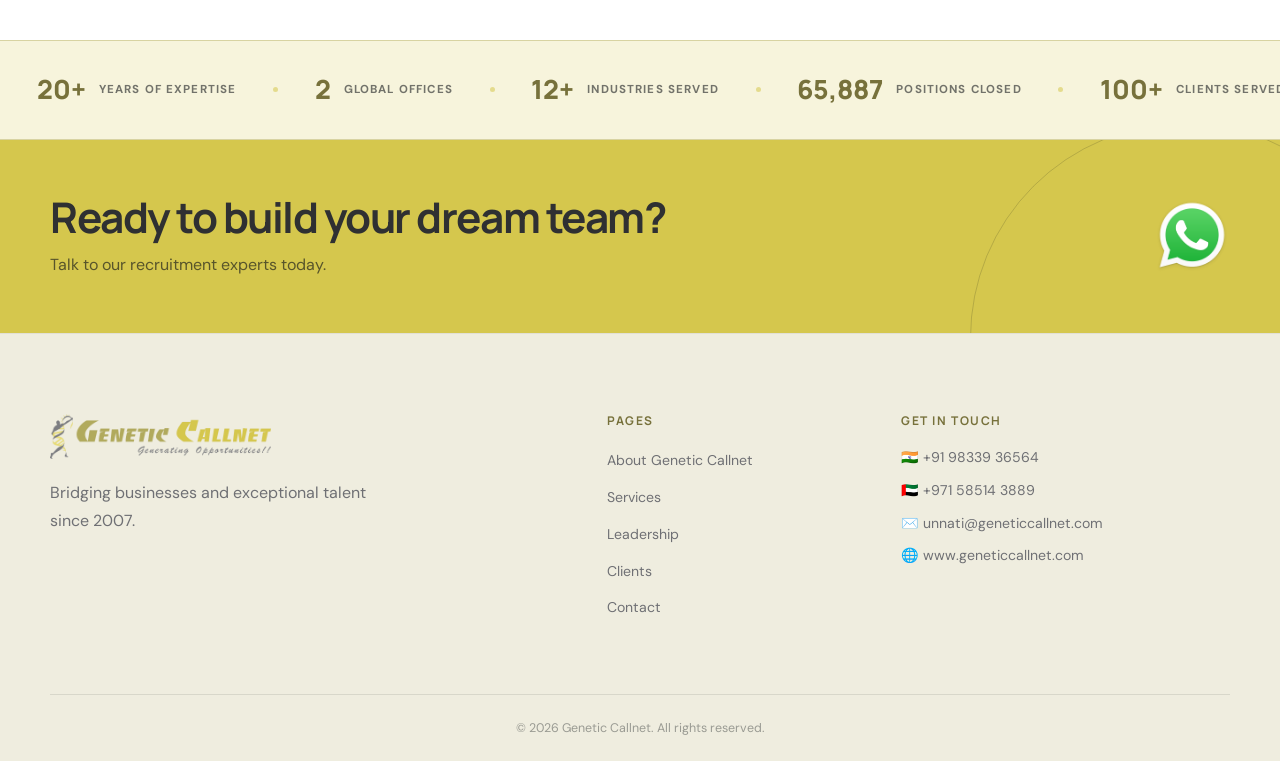
==== commit 172751d6: "Add files via upload" ====
--- a/index.html
+++ b/index.html
@@ -18,7 +18,7 @@
         <li class="nav-item" id="about-dropdown">
           <button class="dropdown-toggle">About</button>
           <div class="dropdown-menu">
-            <a href="about.html">About Genetic Callnet</a>
+            <a href="about.html">Genetic Callnet</a>
             <a href="leadership.html">Leadership Team</a>
           </div>
         </li>
@@ -38,12 +38,10 @@
       <div class="hero-circle c3"></div>
     </div>
     <div class="hero-content hero-content--centered">
-      <p class="hero-eyebrow">Since 2007 · Mumbai & Dubai</p>
       <h1 class="hero-headline">
-        <span class="ai-accent">AI</span> Powered<br/>
-        <em>Global Talent Solutions</em>
+        Business meets<br/>
+        <em><span class="ai-accent">AI</span> hiring</em>
       </h1>
-      <p class="hero-sub">20+ Years of Recruitment, RPO &amp; Workforce Solutions Across India, UAE &amp; Global Markets.</p>
       <div class="hero-search-wrap">
         <div class="hero-search-box">
           <span class="hero-search-icon">🔍</span>
@@ -54,34 +52,6 @@
       </div>
     </div>
   </section>
-
-  <!-- STATS MARQUEE -->
-  <div class="stats-marquee-wrap">
-    <div class="stats-marquee-track">
-      <!-- repeated twice for seamless loop -->
-      <div class="marquee-stat"><span class="marquee-num">20+</span><span class="marquee-label">Years of Expertise</span></div>
-      <div class="marquee-divider"></div>
-      <div class="marquee-stat"><span class="marquee-num">2</span><span class="marquee-label">Global Offices</span></div>
-      <div class="marquee-divider"></div>
-      <div class="marquee-stat"><span class="marquee-num">12+</span><span class="marquee-label">Industries Served</span></div>
-      <div class="marquee-divider"></div>
-      <div class="marquee-stat"><span class="marquee-num">65,887</span><span class="marquee-label">Positions Closed</span></div>
-      <div class="marquee-divider"></div>
-      <div class="marquee-stat"><span class="marquee-num">100+</span><span class="marquee-label">Clients Served</span></div>
-      <div class="marquee-divider"></div>
-      <!-- duplicate for seamless loop -->
-      <div class="marquee-stat"><span class="marquee-num">20+</span><span class="marquee-label">Years of Expertise</span></div>
-      <div class="marquee-divider"></div>
-      <div class="marquee-stat"><span class="marquee-num">2</span><span class="marquee-label">Global Offices</span></div>
-      <div class="marquee-divider"></div>
-      <div class="marquee-stat"><span class="marquee-num">12+</span><span class="marquee-label">Industries Served</span></div>
-      <div class="marquee-divider"></div>
-      <div class="marquee-stat"><span class="marquee-num">65,887</span><span class="marquee-label">Positions Closed</span></div>
-      <div class="marquee-divider"></div>
-      <div class="marquee-stat"><span class="marquee-num">100+</span><span class="marquee-label">Clients Served</span></div>
-      <div class="marquee-divider"></div>
-    </div>
-  </div>
 
   <!-- INTRO -->
   <section class="intro section">
@@ -165,6 +135,34 @@
       </div>
     </div>
   </section>
+
+  <!-- STATS MARQUEE -->
+  <div class="stats-marquee-wrap">
+    <div class="stats-marquee-track">
+      <!-- repeated twice for seamless loop -->
+      <div class="marquee-stat"><span class="marquee-num">20+</span><span class="marquee-label">Years of Expertise</span></div>
+      <div class="marquee-divider"></div>
+      <div class="marquee-stat"><span class="marquee-num">2</span><span class="marquee-label">Global Offices</span></div>
+      <div class="marquee-divider"></div>
+      <div class="marquee-stat"><span class="marquee-num">12+</span><span class="marquee-label">Industries Served</span></div>
+      <div class="marquee-divider"></div>
+      <div class="marquee-stat"><span class="marquee-num">65,887</span><span class="marquee-label">Positions Closed</span></div>
+      <div class="marquee-divider"></div>
+      <div class="marquee-stat"><span class="marquee-num">100+</span><span class="marquee-label">Clients Served</span></div>
+      <div class="marquee-divider"></div>
+      <!-- duplicate for seamless loop -->
+      <div class="marquee-stat"><span class="marquee-num">20+</span><span class="marquee-label">Years of Expertise</span></div>
+      <div class="marquee-divider"></div>
+      <div class="marquee-stat"><span class="marquee-num">2</span><span class="marquee-label">Global Offices</span></div>
+      <div class="marquee-divider"></div>
+      <div class="marquee-stat"><span class="marquee-num">12+</span><span class="marquee-label">Industries Served</span></div>
+      <div class="marquee-divider"></div>
+      <div class="marquee-stat"><span class="marquee-num">65,887</span><span class="marquee-label">Positions Closed</span></div>
+      <div class="marquee-divider"></div>
+      <div class="marquee-stat"><span class="marquee-num">100+</span><span class="marquee-label">Clients Served</span></div>
+      <div class="marquee-divider"></div>
+    </div>
+  </div>
 
   <!-- CTA BANNER -->
   <section class="cta-banner">
--- a/style.css
+++ b/style.css
@@ -133,11 +133,11 @@
   inset: 0 0 auto;
   z-index: 100;
   border-bottom: 1px solid rgba(17,20,24,.08);
-  background: rgba(255,255,255,.88);
-  backdrop-filter: blur(18px);
+  background: #fff;
+  backdrop-filter: none;
   transition: background var(--ease), box-shadow var(--ease);
 }
-.nav.scrolled { background: rgba(255,255,255,.97); box-shadow: 0 12px 40px rgba(17,20,24,.09); }
+.nav.scrolled { background: #fff; box-shadow: 0 12px 40px rgba(17,20,24,.09); }
 .nav-inner {
   display: flex;
   width: min(1220px, calc(100% - 40px));
@@ -218,7 +218,7 @@
   overflow: hidden;
   padding: 7.4rem 0 2.25rem;
   background:
-    url('BG1.png') center center / cover no-repeat;
+    url('Hero1.png') center center / cover no-repeat;
 }
 .hero::before {
   position: absolute;
@@ -292,7 +292,7 @@
 .hero-search-icon { color: var(--muted); font-size: 0; }
 .hero-search-icon::after { content: '⌕'; font-size: 1.5rem; }
 .hero-search-input { flex: 1; min-width: 0; padding: .7rem 0; border: 0; outline: 0; color: var(--ink); background: transparent; }
-.hero-search-btn { padding: .88rem 1.5rem; border: 0; border-radius: 11px; color: var(--ink); background: var(--yellow); cursor: pointer; font-weight: 800; }
+.hero-search-btn { padding: .88rem 2rem; border: 0; border-radius: 11px; color: var(--ink); background: var(--yellow); cursor: pointer; font-weight: 800; }
 .hero-search-hint {
   display: inline-flex;
   align-items: center;
@@ -312,7 +312,7 @@
 .page-hero {
   position: relative;
   overflow: hidden;
-  padding: 8.25rem 0 3.5rem;
+  padding: 6.35rem 0 2.15rem;
   border-bottom: 1px solid var(--line);
   background:
     radial-gradient(circle at 78% 18%, rgba(213,199,77,.28), transparent 24%),
@@ -324,8 +324,8 @@
   border-radius: 50%;
   content: '';
 }
-.page-hero::before { width: 420px; height: 420px; top: -180px; right: 5vw; }
-.page-hero::after { width: 220px; height: 220px; right: 24vw; bottom: -130px; }
+.page-hero::before { width: 300px; height: 300px; top: -130px; right: 5vw; }
+.page-hero::after { width: 160px; height: 160px; right: 24vw; bottom: -95px; }
 .page-hero-bg { position: absolute; inset: 0; background: linear-gradient(115deg, transparent 55%, rgba(255,255,255,.55)); }
 .page-hero .container {
   position: relative;
@@ -339,25 +339,30 @@
   margin-right: auto;
   margin-left: 0;
   color: var(--ink);
-  font-size: clamp(2.35rem, 4.7vw, 4.25rem);
+  font-size: clamp(1.85rem, 3.35vw, 3.05rem);
   text-align: left;
+}
+.page-hero .hero-eyebrow {
+  margin-bottom: .45rem;
+  font-size: .68rem;
 }
 .page-hero .hero-eyebrow,
 .page-hero .hero-sub {
   text-align: left;
 }
 .page-hero .hero-sub {
-  margin: .9rem 0 0 !important;
+  margin: .6rem 0 0 !important;
+  font-size: .92rem;
 }
 
 /* Careers uses a deliberately more compact banner than other inner pages. */
 .careers-page-hero {
-  padding-top: 7rem;
-  padding-bottom: 2.25rem;
+  padding-top: 5.4rem;
+  padding-bottom: 1.85rem;
 }
 .careers-page-hero h1 {
   max-width: 760px;
-  font-size: clamp(2.15rem, 4vw, 3.5rem);
+  font-size: clamp(1.75rem, 3vw, 2.55rem);
 }
 .careers-page-hero .hero-eyebrow { margin-bottom: .55rem; }
 .careers-page-hero .hero-sub {
@@ -390,6 +395,9 @@
 .intro-text p { font-size: 1.04rem; }
 .about-story-copy {
   max-width: 760px;
+}
+.about-story-section {
+  padding-top: clamp(2.25rem, 4vw, 3.5rem);
 }
 .about-story-copy h2 {
   max-width: 680px;
@@ -737,11 +745,14 @@
 }
 .file-hint { color: var(--muted); font-size: .76rem; }
 
-.cta-banner { position: relative; overflow: hidden; padding: 5.5rem 0; background: var(--yellow); }
+.cta-banner { position: relative; overflow: hidden; padding: 3.4rem 0; background: var(--yellow); }
 .cta-banner::after { position: absolute; right: -120px; bottom: -220px; width: 430px; height: 430px; border: 1px solid rgba(17,20,24,.16); border-radius: 50%; content: ''; }
 .cta-inner { position: relative; z-index: 1; display: flex; align-items: center; justify-content: space-between; gap: 2rem; }
-.cta-inner h2 { max-width: 750px; font-size: clamp(2rem, 4vw, 3.5rem); }
+.cta-inner h2 { max-width: none; font-size: clamp(2rem, 3.3vw, 3rem); }
 .cta-inner p { margin-top: .6rem; color: rgba(17,20,24,.64); }
+@media (min-width: 961px) {
+  .cta-inner h2 { white-space: nowrap; }
+}
 .cta-banner .btn-white {
   border: 0;
   background: #25d366;
@@ -793,6 +804,30 @@
   filter: drop-shadow(0 16px 28px rgba(17,20,24,.22));
 }
 .whatsapp-icon-link img {
+  display: block;
+  width: 100%;
+  height: 100%;
+  object-fit: contain;
+}
+.floating-whatsapp {
+  position: fixed;
+  right: clamp(1rem, 2.2vw, 1.8rem);
+  bottom: clamp(1rem, 2.2vw, 1.8rem);
+  z-index: 120;
+  display: inline-flex;
+  width: 64px;
+  height: 64px;
+  align-items: center;
+  justify-content: center;
+  border-radius: 50%;
+  filter: drop-shadow(0 14px 26px rgba(17,20,24,.26));
+  transition: transform var(--ease), filter var(--ease);
+}
+.floating-whatsapp:hover {
+  transform: translateY(-4px) scale(1.04);
+  filter: drop-shadow(0 18px 34px rgba(17,20,24,.32));
+}
+.floating-whatsapp img {
   display: block;
   width: 100%;
   height: 100%;
@@ -930,7 +965,7 @@
     min-height: 470px;
     padding: 7.1rem 0 2.25rem;
     background:
-      url('BG1.png') center center / cover no-repeat;
+      url('Hero1.png') center center / cover no-repeat;
   }
   .hero::before { inset: 0; opacity: 1; }
   .hero-headline { max-width: 720px; font-size: clamp(2rem, 8vw, 2.75rem); line-height: 1.03; }
@@ -938,9 +973,10 @@
   .hero-search-icon { display: none; }
   .hero-search-input { width: 100%; flex-basis: calc(100% - 110px); padding-left: .4rem; }
   .hero-search-btn { flex: 1; }
-  .page-hero { padding: 7.5rem 0 3rem; }
-  .careers-page-hero { padding: 6.25rem 0 2rem; }
-  .careers-page-hero h1 { font-size: clamp(2rem, 9vw, 2.8rem); }
+  .page-hero { padding: 6.1rem 0 2rem; }
+  .page-hero h1 { font-size: clamp(1.9rem, 7vw, 2.55rem); }
+  .careers-page-hero { padding: 5.35rem 0 1.85rem; }
+  .careers-page-hero h1 { font-size: clamp(1.85rem, 7vw, 2.45rem); }
   .careers-openings-section { padding-top: 2rem; }
   .service-cards, .services-full-grid, .advantage-grid, .industry-grid, .mv-grid, .process-steps { grid-template-columns: 1fr; }
   .adv-card--wide { grid-column: auto; }
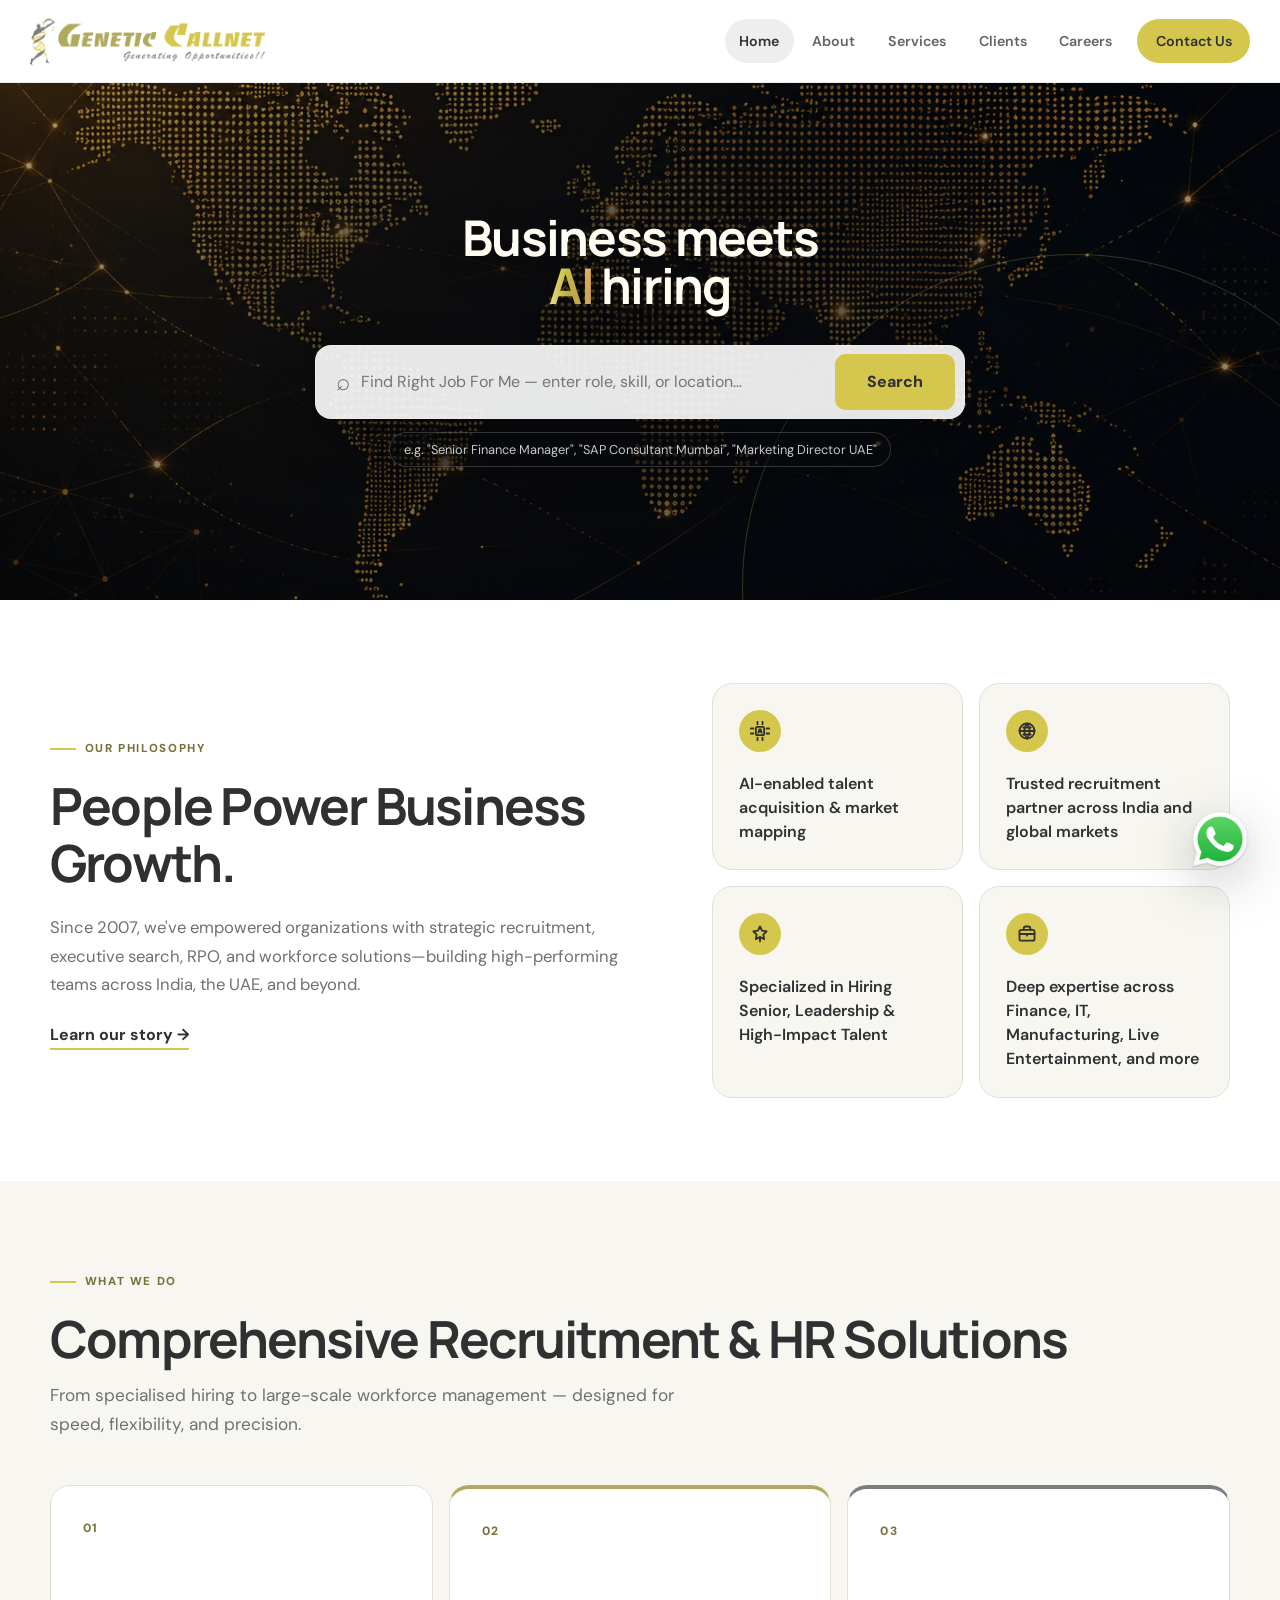
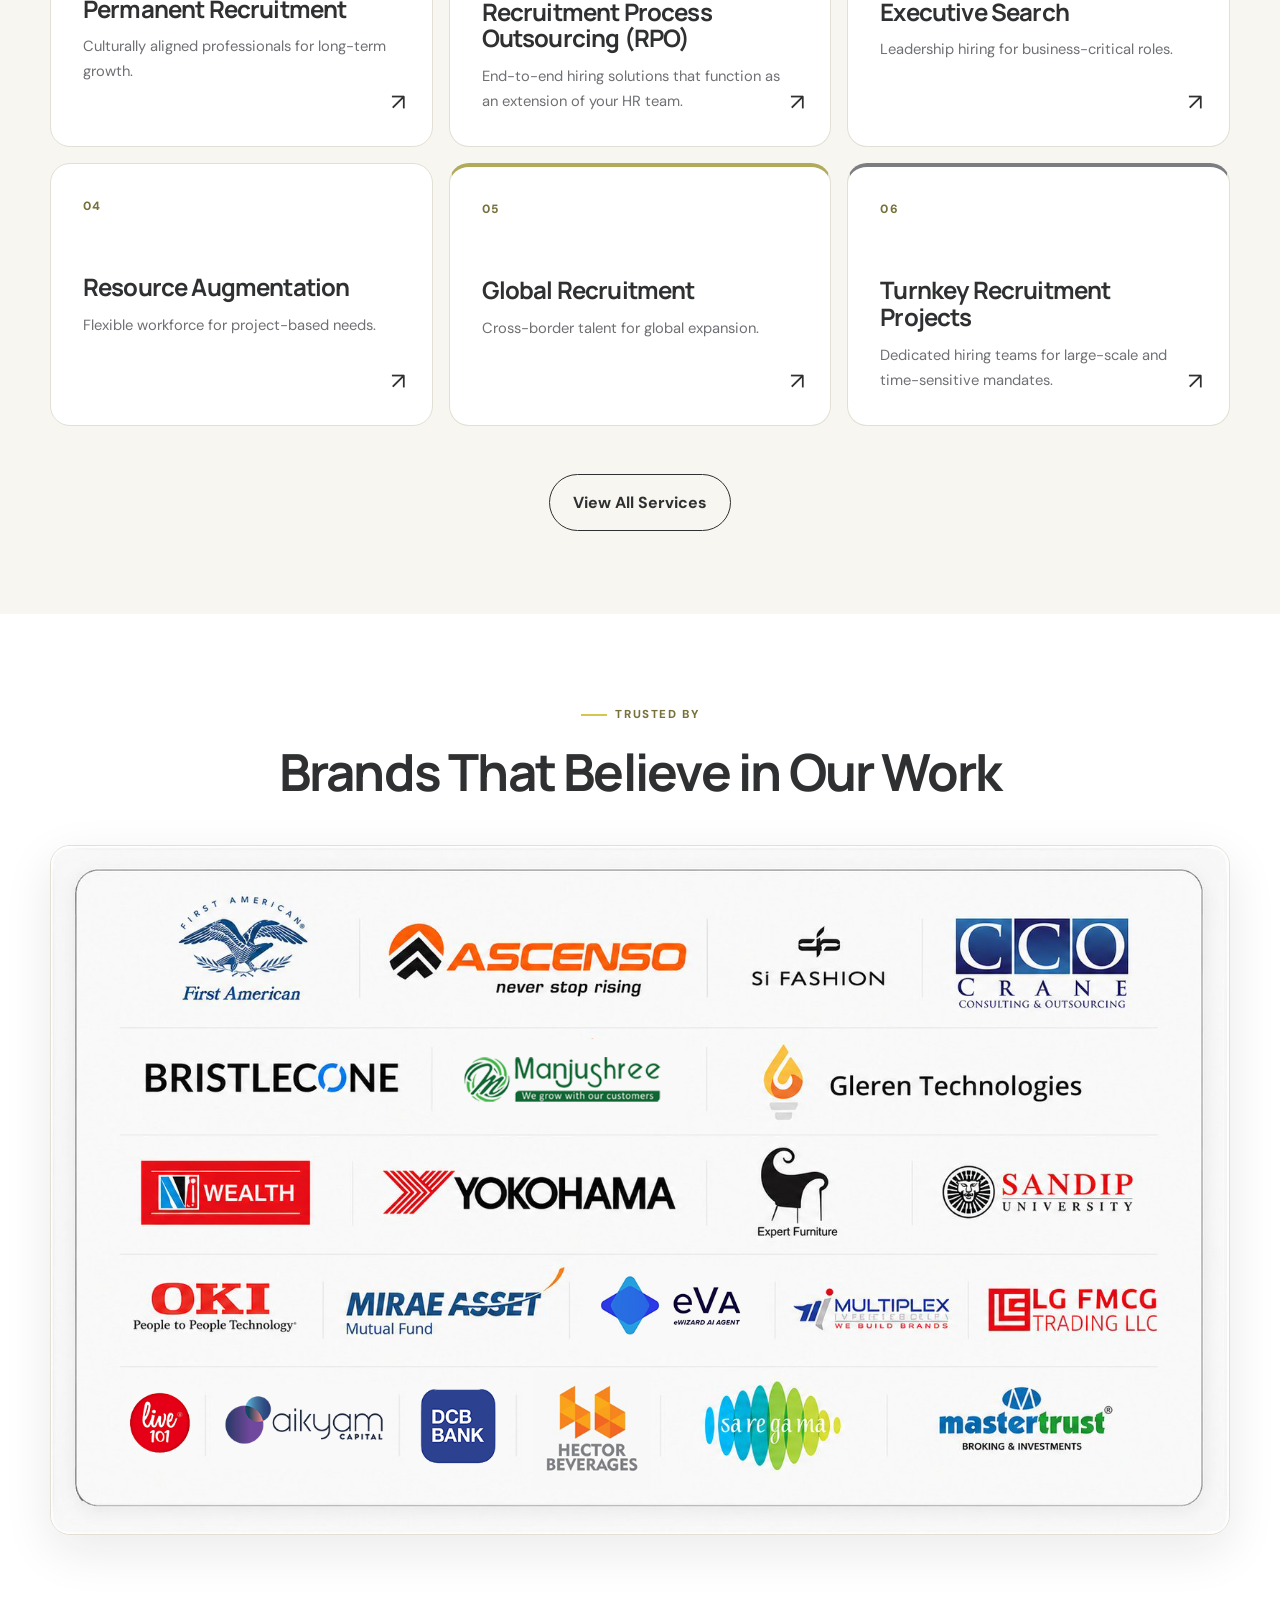
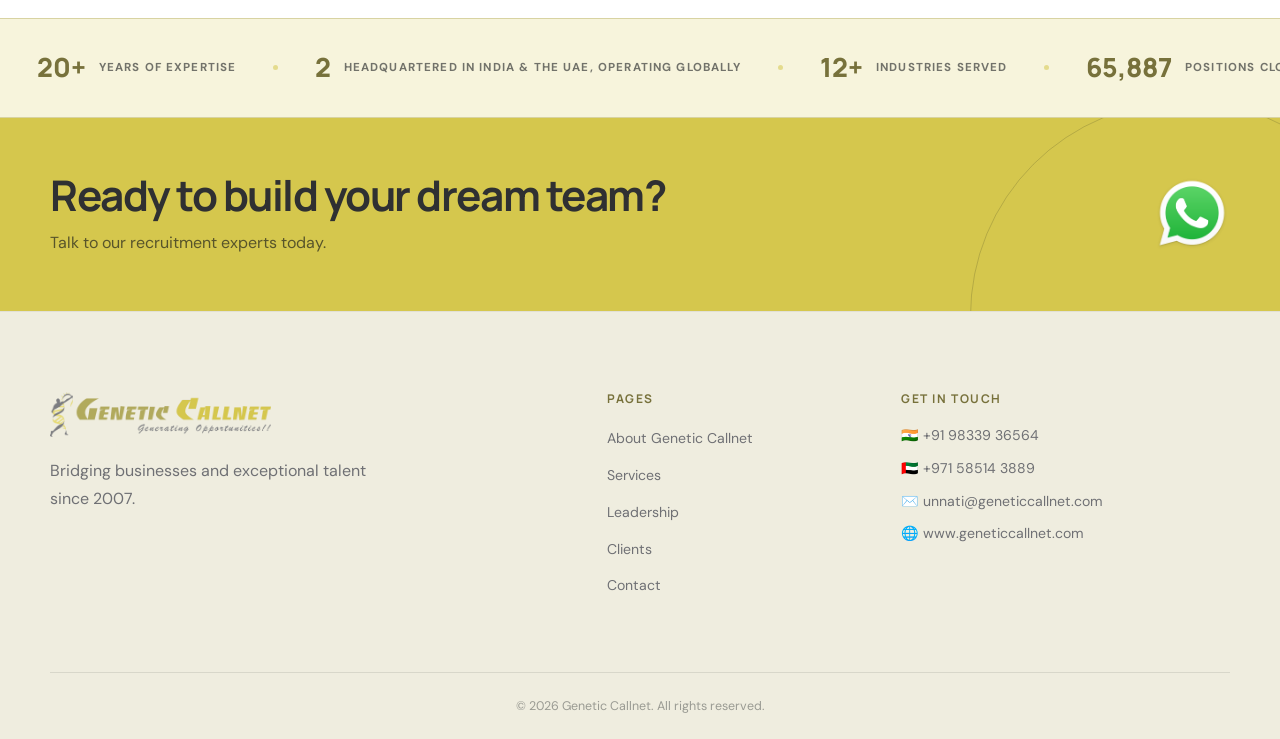
==== commit 94d10516: "Add files via upload" ====
--- a/index.html
+++ b/index.html
@@ -142,7 +142,7 @@
       <!-- repeated twice for seamless loop -->
       <div class="marquee-stat"><span class="marquee-num">20+</span><span class="marquee-label">Years of Expertise</span></div>
       <div class="marquee-divider"></div>
-      <div class="marquee-stat"><span class="marquee-num">2</span><span class="marquee-label">Global Offices</span></div>
+      <div class="marquee-stat"><span class="marquee-num">2</span><span class="marquee-label">Headquartered in India &amp; the UAE, Operating Globally</span></div>
       <div class="marquee-divider"></div>
       <div class="marquee-stat"><span class="marquee-num">12+</span><span class="marquee-label">Industries Served</span></div>
       <div class="marquee-divider"></div>
@@ -153,7 +153,7 @@
       <!-- duplicate for seamless loop -->
       <div class="marquee-stat"><span class="marquee-num">20+</span><span class="marquee-label">Years of Expertise</span></div>
       <div class="marquee-divider"></div>
-      <div class="marquee-stat"><span class="marquee-num">2</span><span class="marquee-label">Global Offices</span></div>
+      <div class="marquee-stat"><span class="marquee-num">2</span><span class="marquee-label">Headquartered in India &amp; the UAE, Operating Globally</span></div>
       <div class="marquee-divider"></div>
       <div class="marquee-stat"><span class="marquee-num">12+</span><span class="marquee-label">Industries Served</span></div>
       <div class="marquee-divider"></div>
--- a/style.css
+++ b/style.css
@@ -71,7 +71,7 @@
 button, a { -webkit-tap-highlight-color: transparent; }
 
 .container { width: min(1180px, calc(100% - 40px)); margin-inline: auto; }
-.section { padding: clamp(5rem, 9vw, 8.5rem) 0; }
+.section { padding: clamp(3.5rem, 6.5vw, 6rem) 0; }
 .section:nth-of-type(even) { position: relative; }
 .section-sub { max-width: 650px; margin: .85rem 0 2.8rem; font-size: 1.08rem; }
 
@@ -213,12 +213,12 @@
 .hero {
   position: relative;
   display: flex;
-  min-height: 430px;
+  min-height: 600px;
   align-items: center;
   overflow: hidden;
-  padding: 7.4rem 0 2.25rem;
+  padding: 8.2rem 0 3.2rem;
   background:
-    url('Hero1.png') center center / cover no-repeat;
+    url('GoldBG.png') center center / cover no-repeat;
 }
 .hero::before {
   position: absolute;
@@ -397,7 +397,7 @@
   max-width: 760px;
 }
 .about-story-section {
-  padding-top: clamp(2.25rem, 4vw, 3.5rem);
+  padding-top: clamp(1.65rem, 3vw, 2.6rem);
 }
 .about-story-copy h2 {
   max-width: 680px;
@@ -536,7 +536,38 @@
 
 .process-steps { display: grid; grid-template-columns: repeat(4, 1fr); gap: 1rem; }
 .step { position: relative; min-height: 230px; padding: 1.7rem; }
-.step-num, .adv-num { display: block; margin-bottom: 3.2rem; color: var(--olive-deep); font-family: var(--font-display); font-size: .78rem; font-weight: 800; letter-spacing: .12em; }
+.adv-num { display: block; margin-bottom: 3.2rem; color: var(--olive-deep); font-family: var(--font-display); font-size: .78rem; font-weight: 800; letter-spacing: .12em; }
+.step-num {
+  position: relative;
+  display: grid;
+  width: 52px;
+  height: 52px;
+  place-items: center;
+  margin-bottom: 3rem;
+  border-radius: 16px;
+  color: var(--ink);
+  background: var(--yellow-soft);
+}
+.step-num::after {
+  width: 24px;
+  height: 24px;
+  content: '';
+  background: currentColor;
+  mask: var(--step-icon) center / contain no-repeat;
+  -webkit-mask: var(--step-icon) center / contain no-repeat;
+}
+.step:nth-of-type(1) .step-num {
+  --step-icon: url("data:image/svg+xml,%3Csvg xmlns='http://www.w3.org/2000/svg' viewBox='0 0 24 24' fill='none' stroke='black' stroke-width='2.1' stroke-linecap='round' stroke-linejoin='round'%3E%3Cpath d='M2 12s3.5-6 10-6 10 6 10 6-3.5 6-10 6S2 12 2 12Z'/%3E%3Ccircle cx='12' cy='12' r='3'/%3E%3C/svg%3E");
+}
+.step:nth-of-type(3) .step-num {
+  --step-icon: url("data:image/svg+xml,%3Csvg xmlns='http://www.w3.org/2000/svg' viewBox='0 0 24 24' fill='none' stroke='black' stroke-width='2.1' stroke-linecap='round' stroke-linejoin='round'%3E%3Ccircle cx='11' cy='11' r='7'/%3E%3Cpath d='m20 20-4-4M11 8v6M8 11h6'/%3E%3C/svg%3E");
+}
+.step:nth-of-type(5) .step-num {
+  --step-icon: url("data:image/svg+xml,%3Csvg xmlns='http://www.w3.org/2000/svg' viewBox='0 0 24 24' fill='none' stroke='black' stroke-width='2.1' stroke-linecap='round' stroke-linejoin='round'%3E%3Crect x='7' y='7' width='10' height='10' rx='2'/%3E%3Cpath d='M9 1v3M15 1v3M9 20v3M15 20v3M1 9h3M1 15h3M20 9h3M20 15h3M10 14l1-4h2l1 4M10.4 12.7h3.2'/%3E%3C/svg%3E");
+}
+.step:nth-of-type(7) .step-num {
+  --step-icon: url("data:image/svg+xml,%3Csvg xmlns='http://www.w3.org/2000/svg' viewBox='0 0 24 24' fill='none' stroke='black' stroke-width='2.1' stroke-linecap='round' stroke-linejoin='round'%3E%3Cpath d='M20 7 9 18l-5-5'/%3E%3Cpath d='M14 7h6v6'/%3E%3C/svg%3E");
+}
 .step h4 { margin-bottom: .7rem; }
 .step p { font-size: .9rem; }
 .step-arrow { display: none; }
@@ -940,7 +971,7 @@
 
 @media (max-width: 760px) {
   .container, .hero-content, .nav-inner { width: min(100% - 28px, 1180px); }
-  .section { padding: 4.5rem 0; }
+  .section { padding: 3.4rem 0; }
   .nav-inner { height: 72px; }
   .logo-img { height: 40px; }
   .hamburger { display: flex; }
@@ -962,10 +993,10 @@
   .nav-links .nav-cta { margin: .6rem 0 0; justify-content: center; }
   .dropdown-menu { position: static; margin-top: .3rem; border: 0; background: var(--canvas); box-shadow: none; }
   .hero {
-    min-height: 470px;
-    padding: 7.1rem 0 2.25rem;
+    min-height: 655px;
+    padding: 7.8rem 0 3rem;
     background:
-      url('Hero1.png') center center / cover no-repeat;
+      url('GoldBG.png') center center / cover no-repeat;
   }
   .hero::before { inset: 0; opacity: 1; }
   .hero-headline { max-width: 720px; font-size: clamp(2rem, 8vw, 2.75rem); line-height: 1.03; }
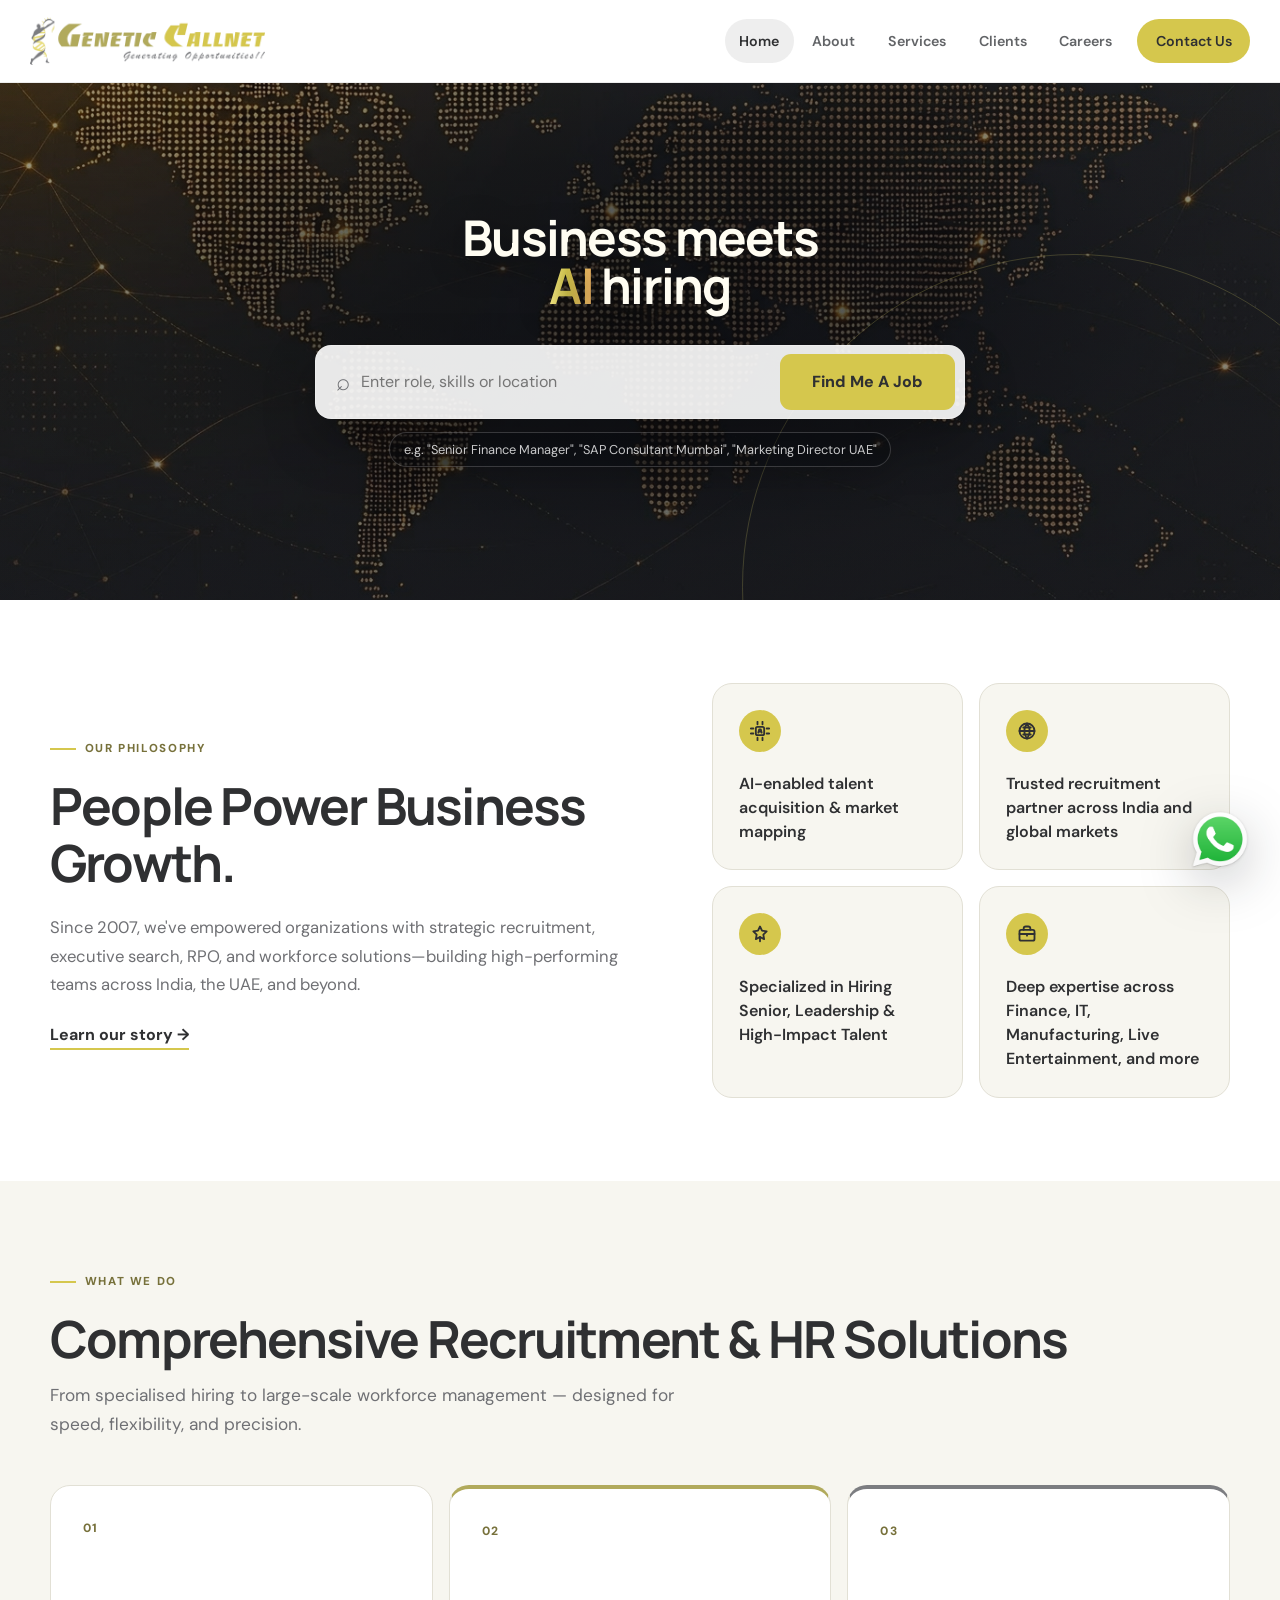
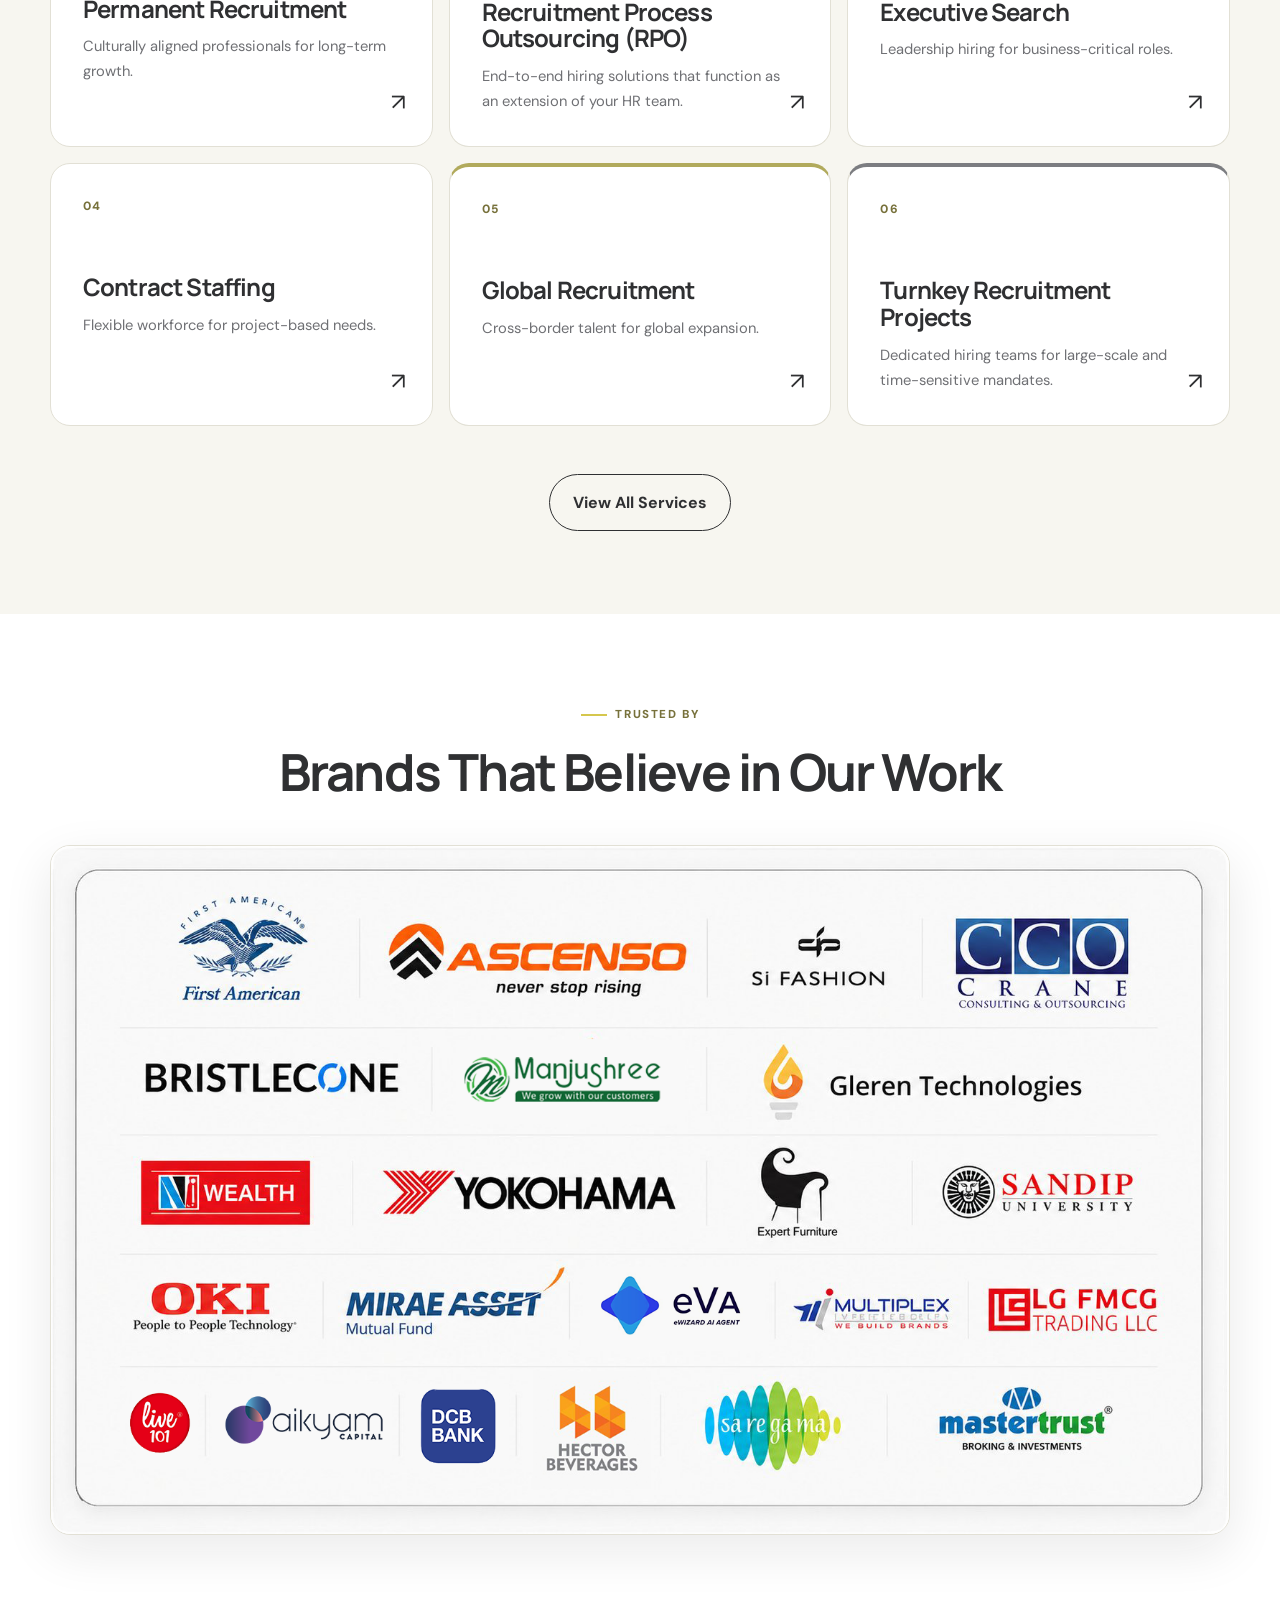
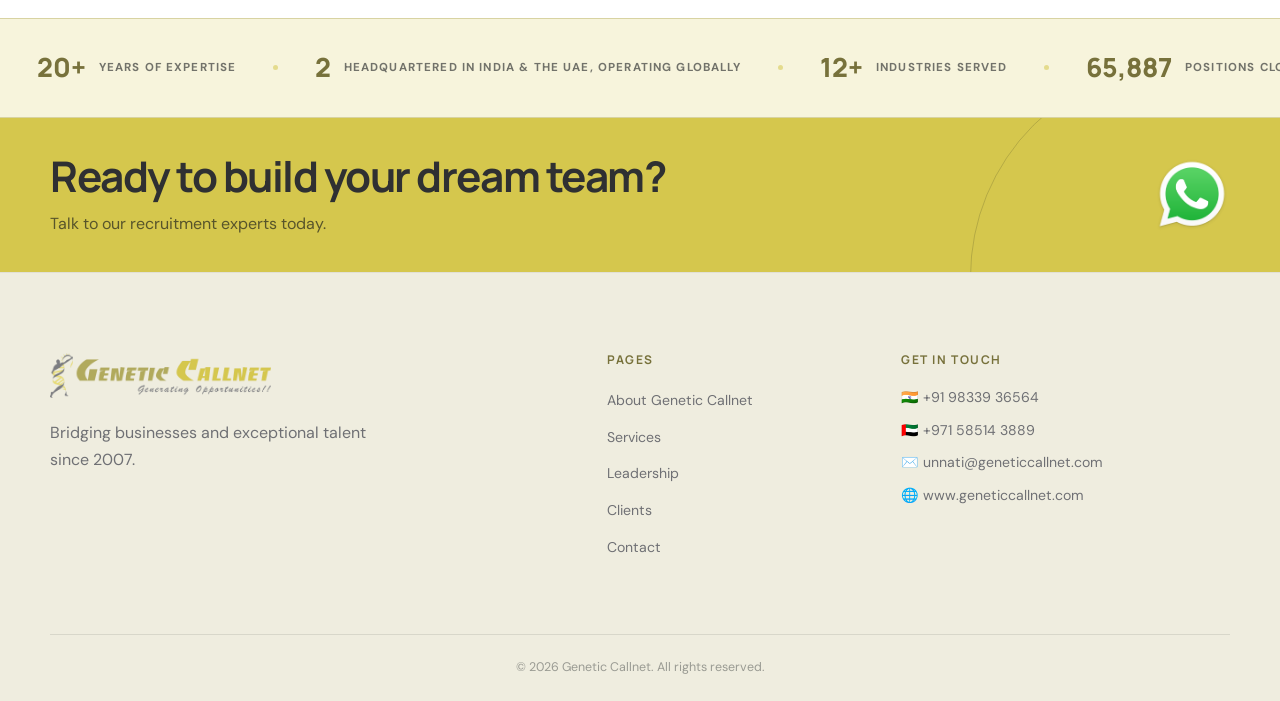
==== commit 75923941: "Add files via upload" ====
--- a/index.html
+++ b/index.html
@@ -45,8 +45,8 @@
       <div class="hero-search-wrap">
         <div class="hero-search-box">
           <span class="hero-search-icon">🔍</span>
-          <input type="text" class="hero-search-input" placeholder="Find Right Job For Me — enter role, skill, or location…" id="heroSearch" />
-          <button class="hero-search-btn" onclick="handleHeroSearch()">Search</button>
+          <input type="text" class="hero-search-input" placeholder="Enter role, skills or location" id="heroSearch" />
+          <button class="hero-search-btn" onclick="handleHeroSearch()">Find Me A Job</button>
         </div>
         <p class="hero-search-hint">e.g. "Senior Finance Manager", "SAP Consultant Mumbai", "Marketing Director UAE"</p>
       </div>
@@ -105,9 +105,9 @@
           <h3>Executive Search</h3>
           <p>Leadership hiring for business-critical roles.</p>
         </a>
-        <a href="services.html#resource-augmentation" class="service-card">
+        <a href="services.html#contract-staffing" class="service-card">
           <span class="sc-num">04</span>
-          <h3>Resource Augmentation</h3>
+          <h3>Contract Staffing</h3>
           <p>Flexible workforce for project-based needs.</p>
         </a>
         <a href="services.html#global-recruitment" class="service-card">
--- a/style.css
+++ b/style.css
@@ -218,7 +218,7 @@
   overflow: hidden;
   padding: 8.2rem 0 3.2rem;
   background:
-    url('GoldBG.png') center center / cover no-repeat;
+    url('WORLDMAPGOLD.png') center center / cover no-repeat;
 }
 .hero::before {
   position: absolute;
@@ -602,10 +602,49 @@
   position: absolute;
   top: 50%;
   left: 50%;
-  content: '✦';
-  font-size: 1.15rem;
-  line-height: 1;
+  width: 25px;
+  height: 25px;
+  content: '';
+  background: currentColor;
+  -webkit-mask-image: var(--svc-icon);
+  -webkit-mask-position: center;
+  -webkit-mask-repeat: no-repeat;
+  -webkit-mask-size: contain;
+  mask-image: var(--svc-icon);
+  mask-position: center;
+  mask-repeat: no-repeat;
+  mask-size: contain;
   transform: translate(-50%, -50%);
+}
+#permanent-recruitment .svc-icon-box {
+  --svc-icon: url("data:image/svg+xml,%3Csvg xmlns='http://www.w3.org/2000/svg' viewBox='0 0 24 24' fill='none' stroke='black' stroke-width='2.1' stroke-linecap='round' stroke-linejoin='round'%3E%3Ccircle cx='9' cy='7' r='4'/%3E%3Cpath d='M3 21v-2a6 6 0 0 1 6-6 6 6 0 0 1 6 6'/%3E%3Cpath d='m16 11 2 2 4-4'/%3E%3C/svg%3E");
+}
+#rpo .svc-icon-box {
+  --svc-icon: url("data:image/svg+xml,%3Csvg xmlns='http://www.w3.org/2000/svg' viewBox='0 0 24 24' fill='none' stroke='black' stroke-width='2.1' stroke-linecap='round' stroke-linejoin='round'%3E%3Cpath d='M21 12a9 9 0 0 0-15.3-6.4L3 8'/%3E%3Cpath d='M3 3v5h5'/%3E%3Cpath d='M3 12a9 9 0 0 0 15.3 6.4L21 16'/%3E%3Cpath d='M21 21v-5h-5'/%3E%3C/svg%3E");
+}
+#contract-staffing .svc-icon-box {
+  --svc-icon: url("data:image/svg+xml,%3Csvg xmlns='http://www.w3.org/2000/svg' viewBox='0 0 24 24' fill='none' stroke='black' stroke-width='2' stroke-linecap='round' stroke-linejoin='round'%3E%3Cpath d='M16 21v-2a4 4 0 0 0-4-4H6a4 4 0 0 0-4 4v2'/%3E%3Ccircle cx='9' cy='7' r='4'/%3E%3Cpath d='M19 8v6M16 11h6'/%3E%3C/svg%3E");
+}
+#executive-search .svc-icon-box {
+  --svc-icon: url("data:image/svg+xml,%3Csvg xmlns='http://www.w3.org/2000/svg' viewBox='0 0 24 24' fill='none' stroke='black' stroke-width='2' stroke-linecap='round' stroke-linejoin='round'%3E%3Cpath d='m3 7 4 4 5-7 5 7 4-4-2 11H5L3 7Z'/%3E%3Cpath d='M5 21h14'/%3E%3C/svg%3E");
+}
+#global-recruitment .svc-icon-box {
+  --svc-icon: url("data:image/svg+xml,%3Csvg xmlns='http://www.w3.org/2000/svg' viewBox='0 0 24 24' fill='none' stroke='black' stroke-width='2' stroke-linecap='round' stroke-linejoin='round'%3E%3Ccircle cx='12' cy='12' r='9'/%3E%3Cpath d='M3 12h18M12 3a15 15 0 0 1 0 18M12 3a15 15 0 0 0 0 18'/%3E%3C/svg%3E");
+}
+#turnkey-recruitment-projects .svc-icon-box {
+  --svc-icon: url("data:image/svg+xml,%3Csvg xmlns='http://www.w3.org/2000/svg' viewBox='0 0 24 24' fill='none' stroke='black' stroke-width='2' stroke-linecap='round' stroke-linejoin='round'%3E%3Ccircle cx='12' cy='12' r='9'/%3E%3Ccircle cx='12' cy='12' r='5'/%3E%3Ccircle cx='12' cy='12' r='1' fill='black'/%3E%3C/svg%3E");
+}
+#recruitment-research-advisory .svc-icon-box {
+  --svc-icon: url("data:image/svg+xml,%3Csvg xmlns='http://www.w3.org/2000/svg' viewBox='0 0 24 24' fill='none' stroke='black' stroke-width='2' stroke-linecap='round' stroke-linejoin='round'%3E%3Cpath d='M9 18h6M10 22h4'/%3E%3Cpath d='M8.5 15.5A7 7 0 1 1 15.5 15.5L14 18h-4l-1.5-2.5Z'/%3E%3Cpath d='M12 6v4M10 10h4'/%3E%3C/svg%3E");
+}
+#training-development .svc-icon-box {
+  --svc-icon: url("data:image/svg+xml,%3Csvg xmlns='http://www.w3.org/2000/svg' viewBox='0 0 24 24' fill='none' stroke='black' stroke-width='2' stroke-linecap='round' stroke-linejoin='round'%3E%3Cpath d='M4 5a3 3 0 0 1 3-3h5v18H7a3 3 0 0 0-3 3V5Z'/%3E%3Cpath d='M20 5a3 3 0 0 0-3-3h-5v18h5a3 3 0 0 1 3 3V5Z'/%3E%3C/svg%3E");
+}
+#corporate-hr-events .svc-icon-box {
+  --svc-icon: url("data:image/svg+xml,%3Csvg xmlns='http://www.w3.org/2000/svg' viewBox='0 0 24 24' fill='none' stroke='black' stroke-width='2' stroke-linecap='round' stroke-linejoin='round'%3E%3Crect x='3' y='5' width='18' height='16' rx='2'/%3E%3Cpath d='M16 3v4M8 3v4M3 10h18'/%3E%3Cpath d='m12 13 .8 1.7 1.8.2-1.3 1.2.4 1.8-1.7-.9-1.7.9.4-1.8-1.3-1.2 1.8-.2.8-1.7Z'/%3E%3C/svg%3E");
+}
+#mental-wellness-programs .svc-icon-box {
+  --svc-icon: url("data:image/svg+xml,%3Csvg xmlns='http://www.w3.org/2000/svg' viewBox='0 0 24 24' fill='none' stroke='black' stroke-width='2' stroke-linecap='round' stroke-linejoin='round'%3E%3Cpath d='M20.8 4.6a5.5 5.5 0 0 0-7.8 0L12 5.7l-1.1-1.1a5.5 5.5 0 0 0-7.8 7.8L12 21l8.8-8.6a5.5 5.5 0 0 0 0-7.8Z'/%3E%3Cpath d='M7 12h3l1-2 2 4 1-2h3'/%3E%3C/svg%3E");
 }
 .svc-content h3, .adv-body h3 { margin-bottom: .7rem; }
 .svc-content p, .adv-body p { font-size: .92rem; }
@@ -760,6 +799,17 @@
 }
 .contact-form input:focus, .contact-form select:focus, .contact-form textarea:focus { border-color: var(--olive); box-shadow: 0 0 0 4px rgba(177,170,92,.2); }
 .contact-form textarea { min-height: 130px; resize: vertical; }
+.legacy-contact-form { display: none !important; }
+.google-form-frame {
+  display: block;
+  width: 100%;
+  min-height: 900px;
+  border: 0;
+  border-radius: 12px;
+  background: white;
+}
+.google-form-submit-frame { display: none; }
+.google-form-success { color: var(--olive-deep); font-weight: 700; }
 .contact-form input[type="file"] {
   padding: .65rem;
   cursor: pointer;
@@ -776,7 +826,7 @@
 }
 .file-hint { color: var(--muted); font-size: .76rem; }
 
-.cta-banner { position: relative; overflow: hidden; padding: 3.4rem 0; background: var(--yellow); }
+.cta-banner { position: relative; overflow: hidden; padding: 2.2rem 0; background: var(--yellow); }
 .cta-banner::after { position: absolute; right: -120px; bottom: -220px; width: 430px; height: 430px; border: 1px solid rgba(17,20,24,.16); border-radius: 50%; content: ''; }
 .cta-inner { position: relative; z-index: 1; display: flex; align-items: center; justify-content: space-between; gap: 2rem; }
 .cta-inner h2 { max-width: none; font-size: clamp(2rem, 3.3vw, 3rem); }
@@ -996,7 +1046,7 @@
     min-height: 655px;
     padding: 7.8rem 0 3rem;
     background:
-      url('GoldBG.png') center center / cover no-repeat;
+      url('WORLDMAPGOLD.png') center center / cover no-repeat;
   }
   .hero::before { inset: 0; opacity: 1; }
   .hero-headline { max-width: 720px; font-size: clamp(2rem, 8vw, 2.75rem); line-height: 1.03; }
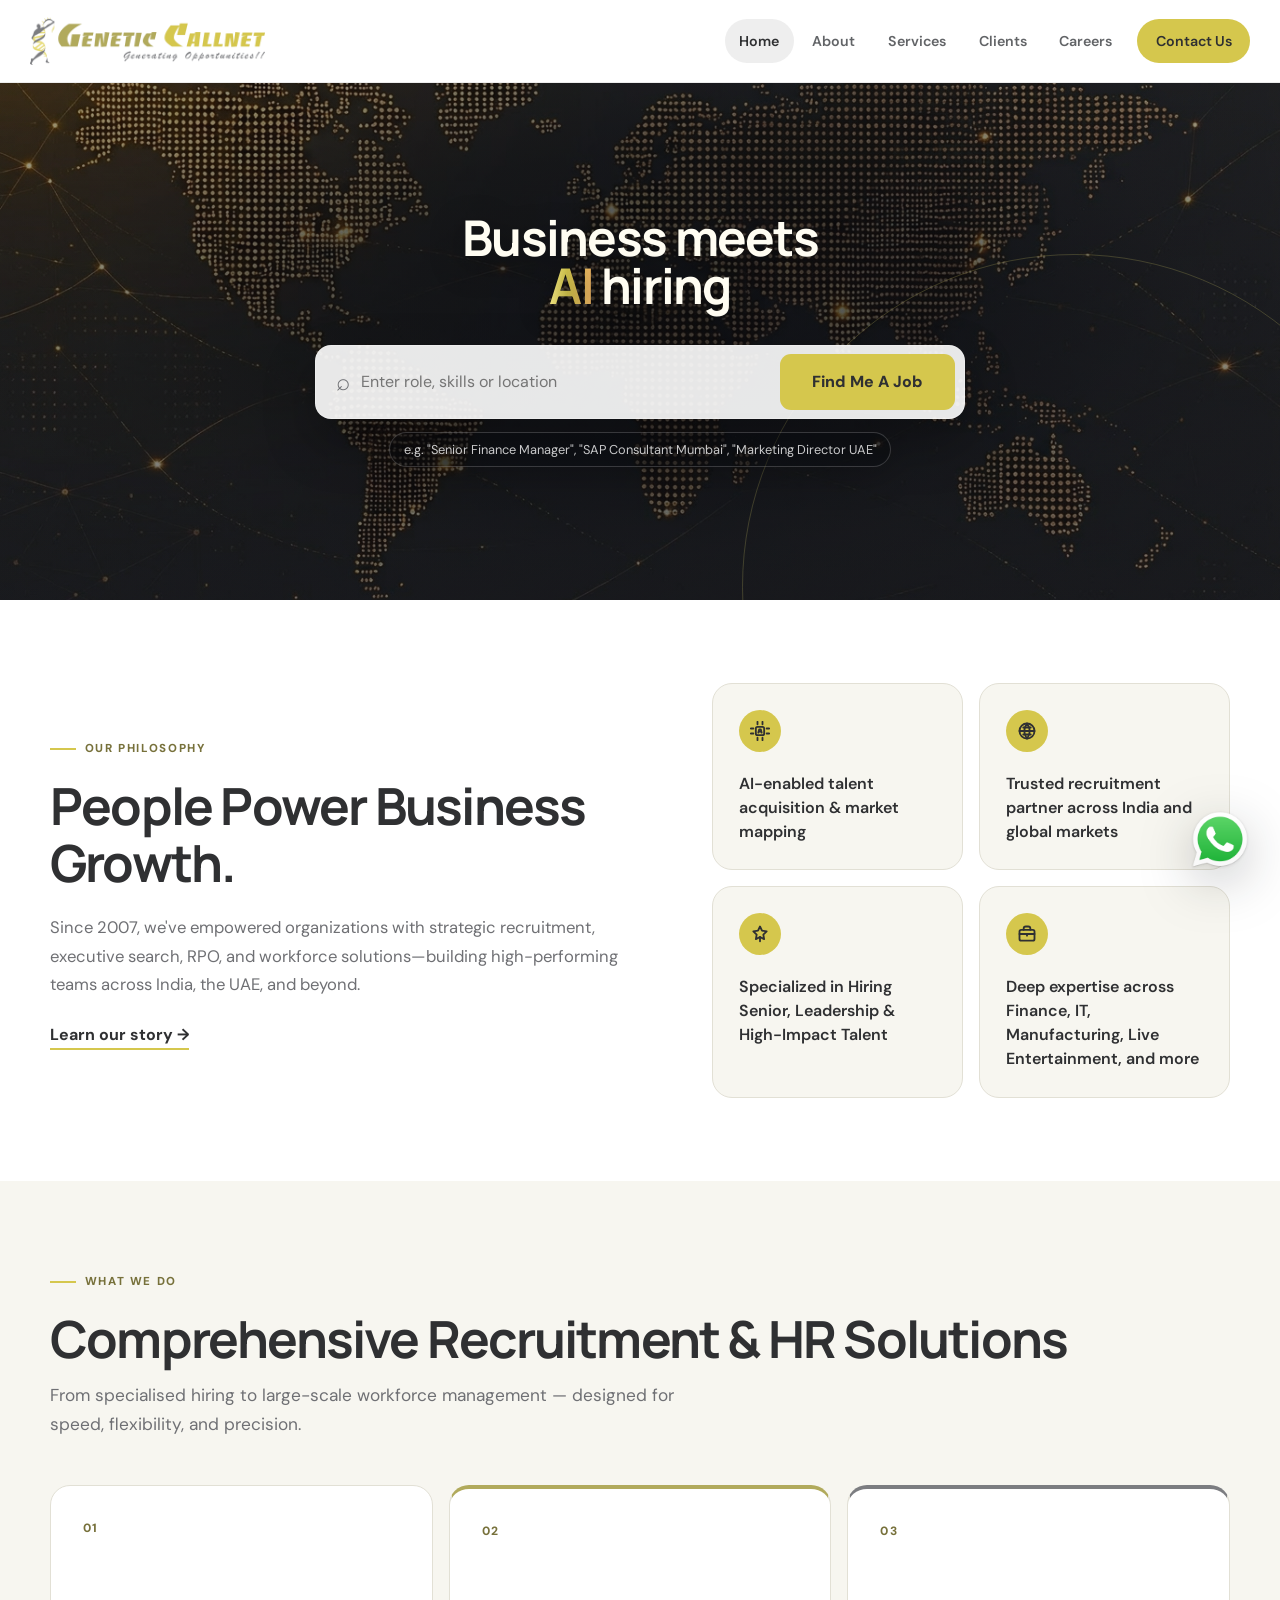
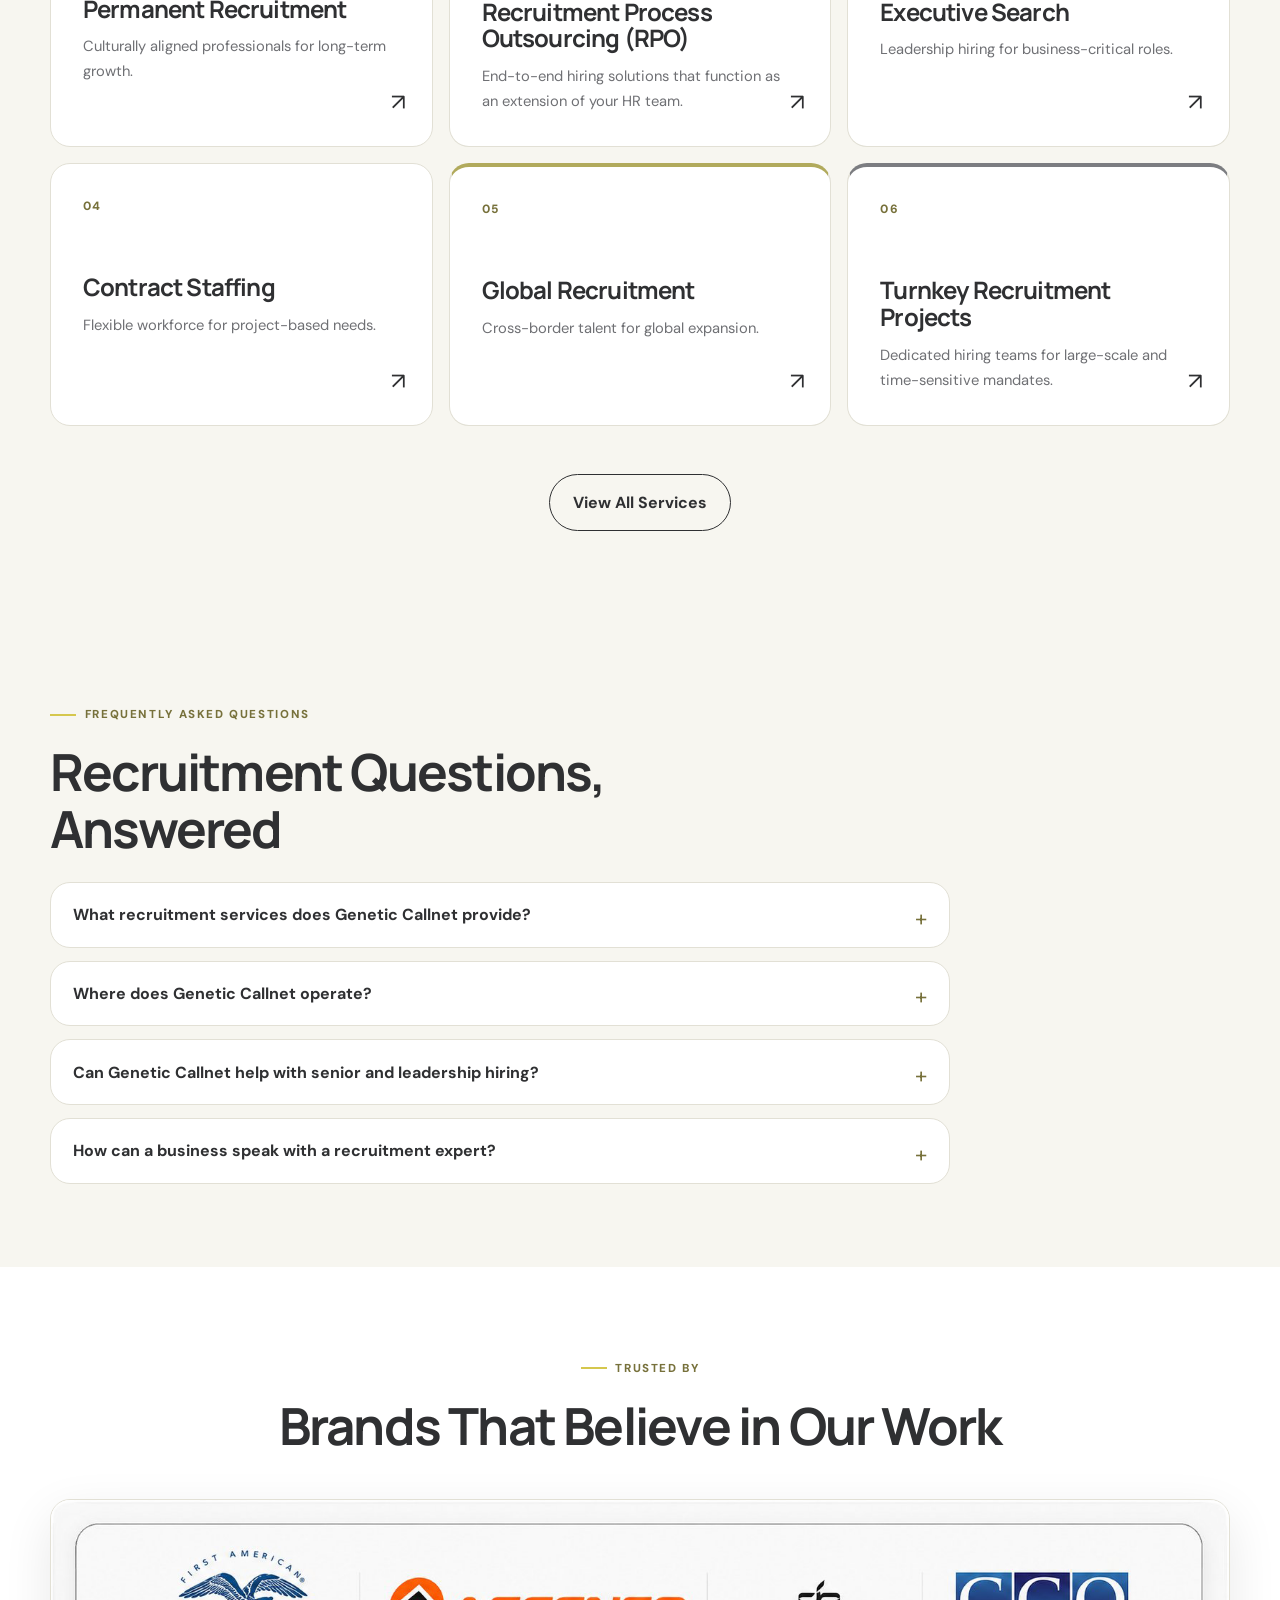
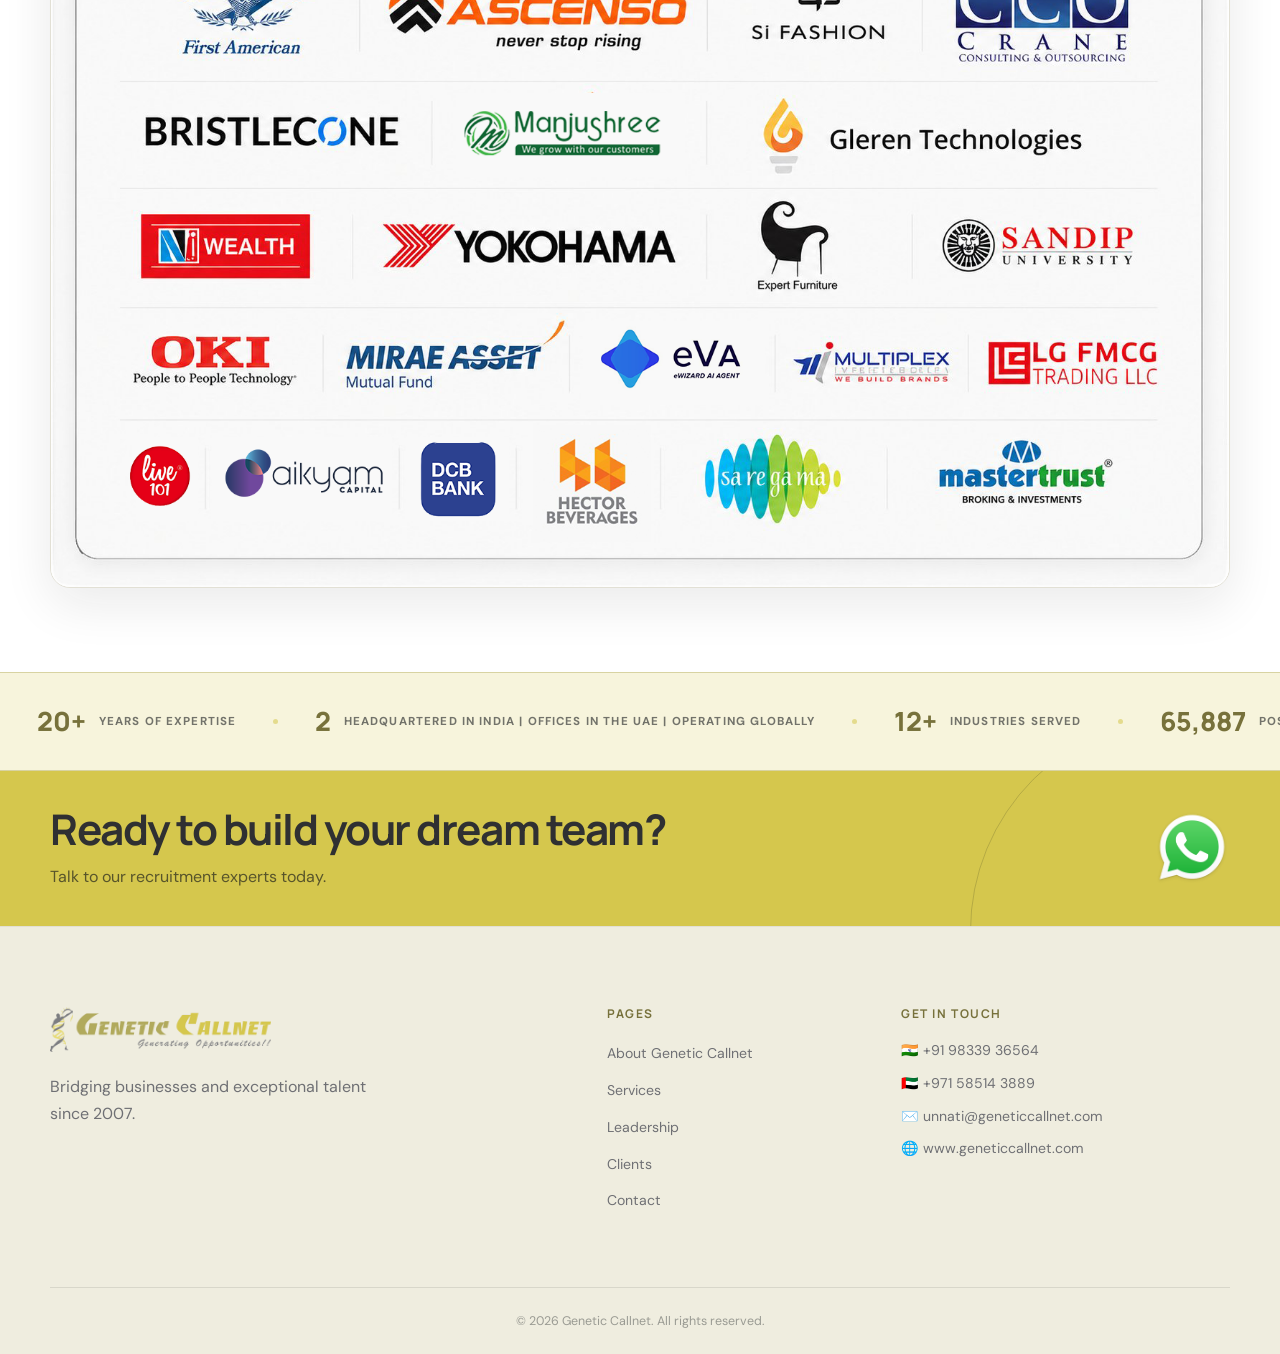
==== commit f08731ab: "Add files via upload" ====
--- a/index.html
+++ b/index.html
@@ -3,8 +3,55 @@
 <head>
   <meta charset="UTF-8" />
   <meta name="viewport" content="width=device-width, initial-scale=1.0" />
+  <meta name="description" content="Genetic Callnet is a recruitment and HR solutions partner headquartered in India with offices in the UAE, delivering AI-powered talent solutions across India, the UAE, and global markets." />
+  <meta name="robots" content="index, follow, max-image-preview:large" />
+  <link rel="canonical" href="https://www.geneticcallnet.com/" />
+  <meta property="og:title" content="Genetic Callnet | AI-Powered Global Talent Solutions" />
+  <meta property="og:description" content="Strategic recruitment, executive search, RPO, contract staffing, and global talent solutions for growing businesses." />
+  <meta property="og:type" content="website" />
+  <meta property="og:url" content="https://www.geneticcallnet.com/" />
+  <meta property="og:image" content="https://www.geneticcallnet.com/WORLDMAPGOLD.png" />
+  <meta name="twitter:card" content="summary_large_image" />
   <title>Genetic Callnet – Tailored Talent Solutions</title>
   <link rel="stylesheet" href="style.css" />
+  <script type="application/ld+json">
+  {
+    "@context": "https://schema.org",
+    "@graph": [
+      {
+        "@type": "Organization",
+        "@id": "https://www.geneticcallnet.com/#organization",
+        "name": "Genetic Callnet",
+        "url": "https://www.geneticcallnet.com/",
+        "logo": "https://www.geneticcallnet.com/GCLogo-transparent.png",
+        "foundingDate": "2007",
+        "description": "Recruitment and HR solutions partner headquartered in India with offices in the UAE and global delivery capability.",
+        "telephone": "+91 98339 36564",
+        "email": "unnati@geneticcallnet.com",
+        "areaServed": ["India", "United Arab Emirates", "Europe", "Asia"],
+        "address": [
+          {"@type":"PostalAddress","addressLocality":"Mumbai","addressCountry":"IN"},
+          {"@type":"PostalAddress","addressLocality":"Dubai","addressCountry":"AE"}
+        ]
+      },
+      {
+        "@type": "WebSite",
+        "@id": "https://www.geneticcallnet.com/#website",
+        "url": "https://www.geneticcallnet.com/",
+        "name": "Genetic Callnet",
+        "publisher": {"@id":"https://www.geneticcallnet.com/#organization"}
+      },
+      {
+        "@type": "WebPage",
+        "@id": "https://www.geneticcallnet.com/#webpage",
+        "url": "https://www.geneticcallnet.com/",
+        "name": "AI-Powered Global Talent Solutions",
+        "isPartOf": {"@id":"https://www.geneticcallnet.com/#website"},
+        "about": {"@id":"https://www.geneticcallnet.com/#organization"}
+      }
+    ]
+  }
+  </script>
 </head>
 <body>
 
@@ -125,6 +172,32 @@
     </div>
   </section>
 
+  <!-- ANSWER-READY FAQ -->
+  <section class="faq-section section" id="faq">
+    <div class="container">
+      <span class="tag">Frequently Asked Questions</span>
+      <h2>Recruitment Questions, Answered</h2>
+      <div class="faq-list">
+        <details class="faq-item">
+          <summary>What recruitment services does Genetic Callnet provide?</summary>
+          <p>Genetic Callnet provides permanent recruitment, executive search, Recruitment Process Outsourcing (RPO), contract staffing, global recruitment, turnkey recruitment projects, recruitment advisory, training and development, corporate HR events, and employee wellbeing programs.</p>
+        </details>
+        <details class="faq-item">
+          <summary>Where does Genetic Callnet operate?</summary>
+          <p>Genetic Callnet is headquartered in India, has offices in the UAE, and supports organizations hiring across India, the UAE, Europe, Asia, and other global markets.</p>
+        </details>
+        <details class="faq-item">
+          <summary>Can Genetic Callnet help with senior and leadership hiring?</summary>
+          <p>Yes. Our executive search and permanent recruitment teams specialize in senior, leadership, and high-impact roles across finance, technology, manufacturing, retail, entertainment, and other sectors.</p>
+        </details>
+        <details class="faq-item">
+          <summary>How can a business speak with a recruitment expert?</summary>
+          <p>Share your hiring requirements through the contact page or start a conversation with Genetic Callnet on WhatsApp. Our team can help define the role, hiring model, timeline, and market approach.</p>
+        </details>
+      </div>
+    </div>
+  </section>
+
   <!-- BRANDS -->
   <section class="brands section">
     <div class="container">
@@ -142,7 +215,7 @@
       <!-- repeated twice for seamless loop -->
       <div class="marquee-stat"><span class="marquee-num">20+</span><span class="marquee-label">Years of Expertise</span></div>
       <div class="marquee-divider"></div>
-      <div class="marquee-stat"><span class="marquee-num">2</span><span class="marquee-label">Headquartered in India &amp; the UAE, Operating Globally</span></div>
+      <div class="marquee-stat"><span class="marquee-num">2</span><span class="marquee-label">Headquartered in India | Offices in the UAE | Operating Globally</span></div>
       <div class="marquee-divider"></div>
       <div class="marquee-stat"><span class="marquee-num">12+</span><span class="marquee-label">Industries Served</span></div>
       <div class="marquee-divider"></div>
@@ -153,7 +226,7 @@
       <!-- duplicate for seamless loop -->
       <div class="marquee-stat"><span class="marquee-num">20+</span><span class="marquee-label">Years of Expertise</span></div>
       <div class="marquee-divider"></div>
-      <div class="marquee-stat"><span class="marquee-num">2</span><span class="marquee-label">Headquartered in India &amp; the UAE, Operating Globally</span></div>
+      <div class="marquee-stat"><span class="marquee-num">2</span><span class="marquee-label">Headquartered in India | Offices in the UAE | Operating Globally</span></div>
       <div class="marquee-divider"></div>
       <div class="marquee-stat"><span class="marquee-num">12+</span><span class="marquee-label">Industries Served</span></div>
       <div class="marquee-divider"></div>
@@ -221,5 +294,17 @@
     });
   </script>
   <script src="main.js"></script>
+  <script type="application/ld+json">
+  {
+    "@context":"https://schema.org",
+    "@type":"FAQPage",
+    "mainEntity":[
+      {"@type":"Question","name":"What recruitment services does Genetic Callnet provide?","acceptedAnswer":{"@type":"Answer","text":"Genetic Callnet provides permanent recruitment, executive search, Recruitment Process Outsourcing (RPO), contract staffing, global recruitment, turnkey recruitment projects, recruitment advisory, training and development, corporate HR events, and employee wellbeing programs."}},
+      {"@type":"Question","name":"Where does Genetic Callnet operate?","acceptedAnswer":{"@type":"Answer","text":"Genetic Callnet is headquartered in India, has offices in the UAE, and supports organizations hiring across India, the UAE, Europe, Asia, and other global markets."}},
+      {"@type":"Question","name":"Can Genetic Callnet help with senior and leadership hiring?","acceptedAnswer":{"@type":"Answer","text":"Yes. Our executive search and permanent recruitment teams specialize in senior, leadership, and high-impact roles across finance, technology, manufacturing, retail, entertainment, and other sectors."}},
+      {"@type":"Question","name":"How can a business speak with a recruitment expert?","acceptedAnswer":{"@type":"Answer","text":"Share your hiring requirements through the contact page or start a conversation with Genetic Callnet on WhatsApp."}}
+    ]
+  }
+  </script>
 </body>
 </html>
--- a/style.css
+++ b/style.css
@@ -1087,3 +1087,34 @@
 @media (prefers-reduced-motion: reduce) {
   *, *::before, *::after { scroll-behavior: auto !important; animation-duration: .01ms !important; animation-iteration-count: 1 !important; transition-duration: .01ms !important; }
 }
+
+/* Answer-focused FAQ sections */
+.faq-section { background: var(--bg-alt); }
+.faq-section h2 { max-width: 720px; margin-bottom: 1.5rem; }
+.faq-list { max-width: 900px; display: grid; gap: .8rem; }
+.faq-item {
+  background: var(--white);
+  border: 1px solid var(--border);
+  border-radius: var(--radius);
+  padding: 1.15rem 1.35rem;
+}
+.faq-item summary {
+  cursor: pointer;
+  color: var(--text);
+  font-weight: 700;
+  list-style: none;
+  padding-right: 2rem;
+  position: relative;
+}
+.faq-item summary::-webkit-details-marker { display: none; }
+.faq-item summary::after {
+  content: '+';
+  position: absolute;
+  right: 0;
+  top: -.1rem;
+  color: var(--gold-dim);
+  font-size: 1.4rem;
+  font-weight: 400;
+}
+.faq-item[open] summary::after { content: '−'; }
+.faq-item p { color: var(--text-muted); margin: .8rem 0 0; line-height: 1.7; }
